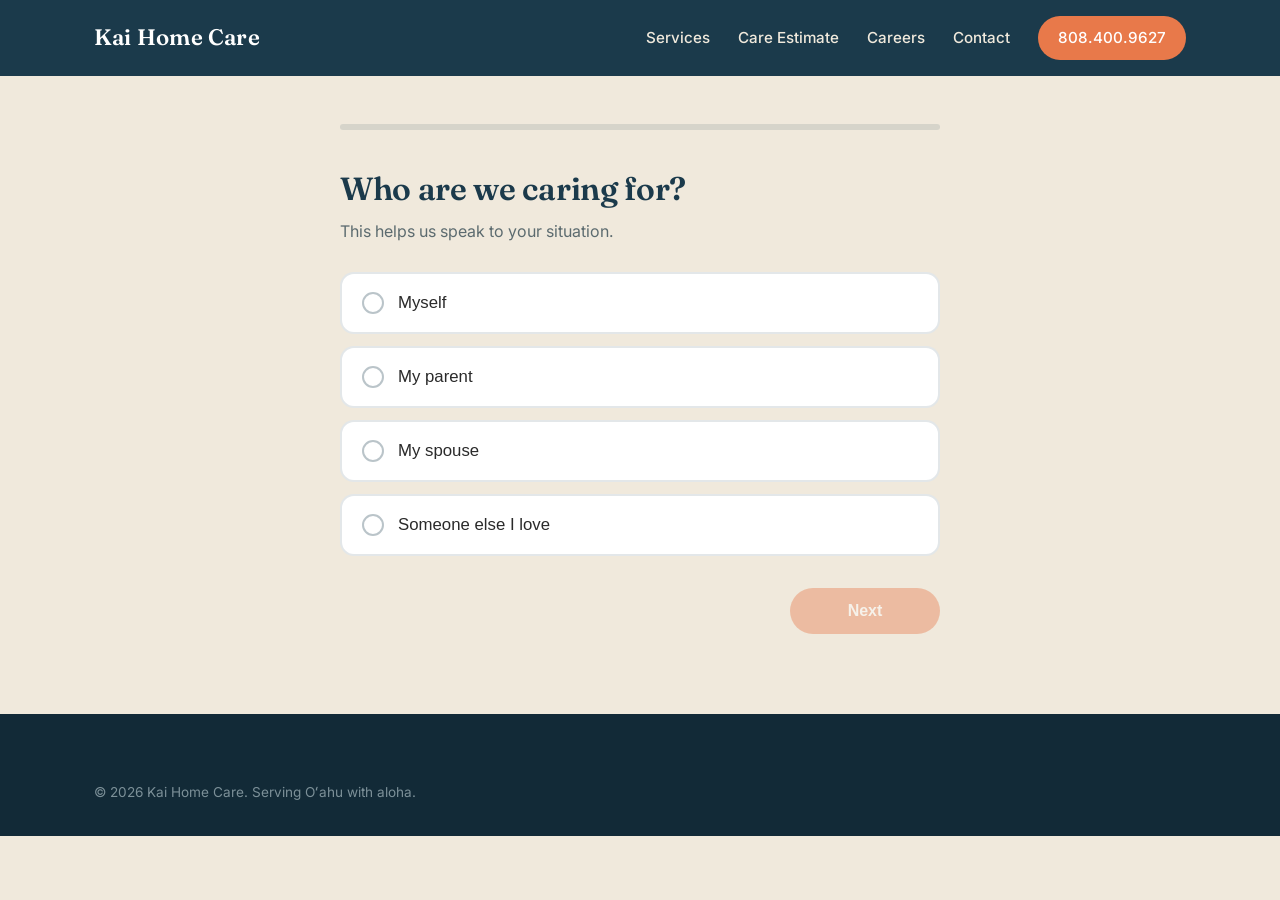
==== care-estimate.html @ 6554d9af "Add files via upload" ====
<!DOCTYPE html>
<html lang="en">
<head>
<meta charset="UTF-8">
<meta name="viewport" content="width=device-width, initial-scale=1.0">
<title>Care Estimate — Kai Home Care</title>
<meta name="description" content="Answer a few questions and get a personalized starting care plan from Kai Home Care.">
<link rel="preconnect" href="https://fonts.googleapis.com">
<link rel="preconnect" href="https://fonts.gstatic.com" crossorigin>
<link href="https://fonts.googleapis.com/css2?family=Fraunces:opsz,wght@9..144,400;9..144,500;9..144,600;9..144,700&family=Inter:wght@400;500;600;700&display=swap" rel="stylesheet">
<link rel="stylesheet" href="styles.css">
<style>
.calc-wrap { max-width: 640px; margin: 0 auto; padding: 48px 20px 80px; }
.progress-track { height: 6px; background: rgba(27,58,75,0.12); border-radius: 999px; margin-bottom: 40px; overflow: hidden; }
.progress-fill { height: 100%; background: var(--coral); border-radius: 999px; width: 0%; transition: width 0.35s ease; }
.step { display: none; animation: rise 0.35s ease; }
.step.active { display: block; }
@keyframes rise { from { opacity: 0; transform: translateY(14px); } to { opacity: 1; transform: none; } }
.step h2 { font-size: clamp(1.5rem, 4vw, 2rem); margin-bottom: 10px; line-height: 1.2; }
.step .hint { color: var(--muted); margin-bottom: 28px; font-size: 1rem; }
.opts { display: flex; flex-direction: column; gap: 12px; }
.opt { display: flex; align-items: center; gap: 14px; background: var(--white); border: 2px solid rgba(27,58,75,0.12); border-radius: var(--radius); padding: 18px 20px; font-size: 1.05rem; font-weight: 500; color: var(--ink); cursor: pointer; transition: border-color .15s, background .15s, transform .1s; text-align: left; width: 100%; }
.opt:hover { border-color: var(--seaglass); transform: translateY(-1px); }
.opt.selected { border-color: var(--coral); background: #FFF4EC; }
.opt .box { width: 22px; height: 22px; border-radius: 6px; flex: none; border: 2px solid rgba(27,58,75,0.3); display: grid; place-items: center; font-size: 0.8rem; color: var(--white); background: transparent; }
.opt.selected .box { background: var(--coral); border-color: var(--coral); }
.opt.radio .box { border-radius: 50%; }
.step-nav { display: flex; justify-content: space-between; align-items: center; margin-top: 32px; }
.back-link { background: none; border: 0; color: var(--muted); font-size: 0.95rem; cursor: pointer; padding: 10px; }
.back-link:hover { color: var(--ocean); }
.btn-next { min-width: 150px; }
.btn-next:disabled { opacity: 0.4; cursor: not-allowed; transform: none; }
.field { margin-bottom: 18px; }
.field label { display: block; font-weight: 600; font-size: 0.92rem; margin-bottom: 7px; color: var(--ocean); }
.field label em { font-weight: 400; color: var(--muted); font-style: normal; }
.field input { width: 100%; padding: 15px 16px; font-size: 1.05rem; border: 2px solid rgba(27,58,75,0.15); border-radius: var(--radius); font-family: inherit; background: var(--white); }
.field input:focus { outline: none; border-color: var(--seaglass); }
.pill-row { display: flex; gap: 10px; flex-wrap: wrap; }
.pill { padding: 12px 22px; border-radius: 999px; border: 2px solid rgba(27,58,75,0.15); background: var(--white); font-size: 1rem; font-weight: 500; cursor: pointer; }
.pill.selected { border-color: var(--coral); background: #FFF4EC; color: var(--coral-dark); font-weight: 600; }
.privacy { font-size: 0.85rem; color: var(--muted); margin-top: 16px; }

/* ============ THE CARE PLAN ============ */
.plan-wrap { max-width: 760px; margin: 0 auto; padding: 40px 20px 80px; }
.plan-doc { background: var(--white); border-radius: 22px; overflow: hidden; box-shadow: 0 8px 50px rgba(27,58,75,0.14); }

/* Front page: the compare card */
.plan-front { background: linear-gradient(165deg, var(--ocean) 0%, var(--ocean-deep) 100%); color: var(--sand); padding: 44px 40px 40px; position: relative; overflow: hidden; }
.plan-front::before {
  content: ""; position: absolute; right: -60px; top: -60px; width: 260px; height: 260px;
  border-radius: 50%; background: radial-gradient(circle, rgba(123,169,160,0.35), transparent 70%);
}
.plan-kicker { display:flex; justify-content: space-between; align-items: baseline; margin-bottom: 30px; position: relative; }
.plan-kicker .brand-mark { font-family: 'Fraunces', serif; font-size: 1.25rem; color: var(--white); }
.plan-kicker .plan-date { font-size: 0.85rem; color: #9DB4BC; }
.plan-front .prepared { text-transform: uppercase; letter-spacing: 0.16em; font-size: 0.75rem; color: var(--seaglass); font-weight: 700; margin-bottom: 10px; }
.plan-front h1 { color: var(--white); font-size: clamp(1.7rem, 4.5vw, 2.4rem); font-family: 'Fraunces', serif; font-weight: 600; line-height: 1.15; margin-bottom: 30px; max-width: 480px; }
.stat-row { display: grid; grid-template-columns: repeat(3, 1fr); gap: 14px; position: relative; }
.stat { background: rgba(255,255,255,0.07); border: 1px solid rgba(255,255,255,0.14); border-radius: 16px; padding: 18px 16px; }
.stat .lab { font-size: 0.72rem; text-transform: uppercase; letter-spacing: 0.1em; color: #9DB4BC; font-weight: 700; margin-bottom: 6px; }
.stat .val { font-family: 'Fraunces', serif; font-size: 1.45rem; color: var(--white); line-height: 1.1; }
.stat .val small { font-size: 0.8rem; font-family: 'Inter', sans-serif; color: #C8D6DA; font-weight: 500; display: block; margin-top: 3px; }
@media (max-width: 620px) { .stat-row { grid-template-columns: 1fr; } }

/* Week rhythm visual */
.plan-week { padding: 36px 40px 8px; }
.plan-week h3, .plan-sec h3 { font-family: 'Fraunces', serif; color: var(--ocean); font-size: 1.35rem; margin-bottom: 18px; }
.week-grid { display: grid; grid-template-columns: repeat(7, 1fr); gap: 8px; }
.day { text-align: center; }
.day .bar-track { height: 92px; background: var(--sand-light); border-radius: 10px; position: relative; overflow: hidden; margin-bottom: 8px; }
.day .bar { position: absolute; bottom: 0; left: 0; right: 0; background: linear-gradient(180deg, var(--seaglass), #5E938A); border-radius: 10px 10px 0 0; }
.day.on .bar { background: linear-gradient(180deg, var(--coral), var(--coral-dark)); }
.day .dname { font-size: 0.78rem; font-weight: 700; color: var(--muted); letter-spacing: 0.04em; }
.day.on .dname { color: var(--coral-dark); }
.day .dhrs { font-size: 0.72rem; color: var(--muted); }
.week-caption { font-size: 0.9rem; color: var(--muted); margin-top: 14px; }

/* Sections */
.plan-sec { padding: 30px 40px; border-top: 1px solid rgba(27,58,75,0.08); }
.plan-sec p { color: var(--ink); line-height: 1.7; }
.plan-sec p + p { margin-top: 12px; }
.visit-list { list-style: none; margin-top: 6px; }
.visit-list li { padding: 9px 0 9px 30px; position: relative; line-height: 1.55; }
.visit-list li::before { content: ""; position: absolute; left: 0; top: 16px; width: 9px; height: 9px; border-radius: 50%; background: var(--coral); }

/* Risk cards */
.risk-card { background: var(--sand-light); border-radius: 16px; padding: 24px 26px; margin-top: 16px; border-left: 5px solid var(--seaglass); }
.risk-card h4 { font-family: 'Fraunces', serif; color: var(--ocean); font-size: 1.12rem; margin-bottom: 8px; }
.risk-card p { font-size: 0.98rem; }
.risk-card .fact { display: inline-block; background: var(--white); border-radius: 999px; padding: 5px 14px; font-size: 0.82rem; font-weight: 600; color: var(--coral-dark); margin-bottom: 10px; }

/* Why Kai */
.why-grid { display: grid; grid-template-columns: 1fr 1fr; gap: 16px; margin-top: 8px; }
@media (max-width: 620px) { .why-grid { grid-template-columns: 1fr; } }
.why-item { padding: 18px 20px; background: var(--sand-light); border-radius: 14px; }
.why-item strong { display: block; color: var(--ocean); font-size: 1rem; margin-bottom: 4px; }
.why-item span { font-size: 0.92rem; color: var(--muted); line-height: 1.5; }

/* Cost detail */
.cost-table { width: 100%; border-collapse: collapse; margin-top: 10px; }
.cost-table td { padding: 12px 0; border-bottom: 1px solid rgba(27,58,75,0.08); font-size: 1rem; }
.cost-table td:last-child { text-align: right; font-weight: 600; color: var(--ocean); }
.cost-fine { font-size: 0.85rem; color: var(--muted); margin-top: 14px; line-height: 1.55; }

/* Call band on plan */
.plan-cta { background: var(--seaglass); padding: 34px 40px; text-align: center; }
.plan-cta h3 { color: var(--ocean-deep); margin-bottom: 6px; }
.plan-cta p { color: var(--ocean-deep); margin-bottom: 18px; }
.plan-actions { display: flex; gap: 12px; justify-content: center; flex-wrap: wrap; }
.btn-print { background: var(--ocean); color: var(--white); }

@media (max-width: 620px) {
  .plan-front, .plan-week, .plan-sec, .plan-cta { padding-left: 22px; padding-right: 22px; }
}

/* Print */
@media print {
  .site-header, .site-footer, .plan-actions, .plan-cta p { display: none !important; }
  body { background: #fff; }
  .plan-wrap { padding: 0; max-width: none; }
  .plan-doc { box-shadow: none; border-radius: 0; }
  .plan-front { -webkit-print-color-adjust: exact; print-color-adjust: exact; }
  .plan-sec, .risk-card { break-inside: avoid; }
  .plan-cta { background: none; padding: 20px 40px; }
  .plan-cta h3::after { content: "  ·  808.400.9627  ·  kaihomecare.com"; font-family: 'Inter', sans-serif; font-size: 0.9rem; font-weight: 500; }
}
</style>
</head>
<body>

<header class="site-header">
  <nav class="nav">
    <a href="/" class="brand">Kai Home Care</a>
    <button class="nav-toggle" aria-label="Menu" onclick="document.getElementById('navlinks').classList.toggle('open')">☰</button>
    <div class="nav-links" id="navlinks">
      <a href="/#services">Services</a>
      <a href="/care-estimate.html">Care Estimate</a>
      <a href="/careers.html">Careers</a>
      <a href="/contact.html">Contact</a>
      <a href="tel:8084009627" class="nav-cta">808.400.9627</a>
    </div>
  </nav>
</header>

<form name="care-lead" netlify netlify-honeypot="bot-field" hidden>
  <input type="text" name="name"><input type="text" name="phone"><input type="email" name="email">
  <input type="text" name="bestTime"><input type="text" name="whoFor"><input type="text" name="dailyLevel">
  <input type="text" name="hardParts"><input type="text" name="helpTypes"><input type="text" name="risks">
  <input type="text" name="timeline"><input type="text" name="recommendedTier"><input type="text" name="recommendedHours">
  <input type="text" name="estimatedCost">
</form>

<div class="calc-wrap" id="calcWrap">
  <div class="progress-track"><div class="progress-fill" id="progress"></div></div>

  <section class="step active" data-step="1">
    <h2>Who are we caring for?</h2>
    <p class="hint">This helps us speak to your situation.</p>
    <div class="opts" data-type="radio" data-field="whoFor">
      <button class="opt radio" data-value="myself"><span class="box">✓</span>Myself</button>
      <button class="opt radio" data-value="my parent"><span class="box">✓</span>My parent</button>
      <button class="opt radio" data-value="my spouse"><span class="box">✓</span>My spouse</button>
      <button class="opt radio" data-value="someone else"><span class="box">✓</span>Someone else I love</button>
    </div>
    <div class="step-nav"><span></span><button class="btn btn-primary btn-next" disabled>Next</button></div>
  </section>

  <section class="step" data-step="2">
    <h2 id="q2title">How are they managing day to day?</h2>
    <p class="hint">Be honest. Most families tell us they waited too long to ask.</p>
    <div class="opts" data-type="radio" data-field="dailyLevel">
      <button class="opt radio" data-value="independent"><span class="box">✓</span>Mostly independent, just needs a hand with some things</button>
      <button class="opt radio" data-value="worry"><span class="box">✓</span>Getting by, but we worry when no one's there</button>
      <button class="opt radio" data-value="most-tasks"><span class="box">✓</span>Needs help with most daily tasks</button>
      <button class="opt radio" data-value="constant"><span class="box">✓</span>Needs someone nearby most or all of the time</button>
    </div>
    <div class="step-nav"><button class="back-link">← Back</button><button class="btn btn-primary btn-next" disabled>Next</button></div>
  </section>

  <section class="step" data-step="3">
    <h2>Which parts of the day are hardest?</h2>
    <p class="hint">Select all that apply. This is where care makes the biggest difference.</p>
    <div class="opts" data-type="multi" data-field="hardParts">
      <button class="opt" data-value="mornings"><span class="box">✓</span>Mornings — getting up, bathed, and dressed</button>
      <button class="opt" data-value="meals"><span class="box">✓</span>Meals — cooking and eating well</button>
      <button class="opt" data-value="safety"><span class="box">✓</span>Getting around the house safely</button>
      <button class="opt" data-value="evenings"><span class="box">✓</span>Evenings and bedtime</button>
      <button class="opt" data-value="errands"><span class="box">✓</span>Errands, appointments, and groceries</button>
      <button class="opt" data-value="alone"><span class="box">✓</span>Too much time alone</button>
    </div>
    <div class="step-nav"><button class="back-link">← Back</button><button class="btn btn-primary btn-next" disabled>Next</button></div>
  </section>

  <section class="step" data-step="4">
    <h2>What kind of help would make the biggest difference?</h2>
    <p class="hint">Select all that apply.</p>
    <div class="opts" data-type="multi" data-field="helpTypes">
      <button class="opt" data-value="companionship"><span class="box">✓</span>Companionship and a watchful eye</button>
      <button class="opt" data-value="meals-housekeeping"><span class="box">✓</span>Meals and housekeeping</button>
      <button class="opt" data-value="bathing"><span class="box">✓</span>Bathing, dressing, and grooming</button>
      <button class="opt" data-value="mobility"><span class="box">✓</span>Moving safely, transfers</button>
      <button class="opt" data-value="medication"><span class="box">✓</span>Medication reminders</button>
      <button class="opt" data-value="respite"><span class="box">✓</span>A break for the family caregiver</button>
    </div>
    <div class="step-nav"><button class="back-link">← Back</button><button class="btn btn-primary btn-next" disabled>Next</button></div>
  </section>

  <section class="step" data-step="5">
    <h2>Any of these risks we should plan around?</h2>
    <p class="hint">Select all that apply. These shape the care plan directly.</p>
    <div class="opts" data-type="multi" data-field="risks">
      <button class="opt" data-value="fall"><span class="box">✓</span>A fall in the last year</button>
      <button class="opt" data-value="memory"><span class="box">✓</span>Memory changes or confusion</button>
      <button class="opt" data-value="hospital"><span class="box">✓</span>Recent hospital stay or new diagnosis</button>
      <button class="opt" data-value="nutrition"><span class="box">✓</span>Weight loss or not eating well</button>
      <button class="opt" data-value="wandering"><span class="box">✓</span>Wandering or getting lost</button>
      <button class="opt" data-value="none" data-exclusive="1"><span class="box">✓</span>None of these</button>
    </div>
    <div class="step-nav"><button class="back-link">← Back</button><button class="btn btn-primary btn-next" disabled>Next</button></div>
  </section>

  <section class="step" data-step="6">
    <h2>How soon do you need care?</h2>
    <p class="hint">There's no wrong answer. This just helps us respond the right way.</p>
    <div class="opts" data-type="radio" data-field="timeline">
      <button class="opt radio" data-value="right away"><span class="box">✓</span>Right away</button>
      <button class="opt radio" data-value="within 2 weeks"><span class="box">✓</span>Within 2 weeks</button>
      <button class="opt radio" data-value="within a month"><span class="box">✓</span>Within a month</button>
      <button class="opt radio" data-value="just researching"><span class="box">✓</span>Just researching for now</button>
    </div>
    <div class="step-nav"><button class="back-link">← Back</button><button class="btn btn-primary btn-next" disabled>Next</button></div>
  </section>

  <section class="step" data-step="7">
    <h2>Your care plan is ready.</h2>
    <p class="hint">Tell us who it's for and we'll show your personalized plan, including estimated cost, right now.</p>
    <div class="field"><label for="f-name">Your name</label><input id="f-name" type="text" autocomplete="name"></div>
    <div class="field"><label for="f-phone">Phone</label><input id="f-phone" type="tel" autocomplete="tel" inputmode="tel"></div>
    <div class="field"><label for="f-email">Email <em>(optional)</em></label><input id="f-email" type="email" autocomplete="email" inputmode="email"></div>
    <div class="field">
      <label>Best time to reach you</label>
      <div class="pill-row" id="besttime">
        <button class="pill" data-value="morning">Morning</button>
        <button class="pill" data-value="afternoon">Afternoon</button>
        <button class="pill" data-value="evening">Evening</button>
      </div>
    </div>
    <p class="privacy">We'll never share your information. A Kai care coordinator will reach out personally.</p>
    <div class="step-nav"><button class="back-link">← Back</button><button class="btn btn-primary btn-next" id="submitBtn" disabled>Show my care plan</button></div>
  </section>
</div>

<!-- THE PLAN -->
<div class="plan-wrap" id="planWrap" style="display:none;">
  <div class="plan-doc">

    <div class="plan-front">
      <div class="plan-kicker">
        <span class="brand-mark">Kai Home Care</span>
        <span class="plan-date" id="p-date"></span>
      </div>
      <p class="prepared" id="p-prepared">Prepared for your family</p>
      <h1 id="p-headline"></h1>
      <div class="stat-row">
        <div class="stat"><div class="lab">Care level</div><div class="val" id="p-tier"></div></div>
        <div class="stat"><div class="lab">Weekly rhythm</div><div class="val" id="p-hours"><small id="p-days"></small></div></div>
        <div class="stat"><div class="lab">Estimated investment</div><div class="val" id="p-cost"><small id="p-costmo"></small></div></div>
      </div>
    </div>

    <div class="plan-week">
      <h3>A week that works</h3>
      <div class="week-grid" id="weekGrid"></div>
      <p class="week-caption" id="weekCaption"></p>
    </div>

    <div class="plan-sec">
      <h3>What a visit looks like</h3>
      <p id="visitIntro"></p>
      <ul class="visit-list" id="visitList"></ul>
    </div>

    <div class="plan-sec" id="riskSec" style="display:none;">
      <h3>Planning around what worries you</h3>
      <div id="riskCards"></div>
    </div>

    <div class="plan-sec">
      <h3>The investment</h3>
      <table class="cost-table" id="costTable"></table>
      <p class="cost-fine">Estimates are a starting range based on your answers, using a 4-hour visit minimum. Your care coordinator will confirm exact pricing after a free in-home assessment. No contracts, no deposits, adjust or pause any time.</p>
    </div>

    <div class="plan-sec">
      <h3>Why families choose Kai</h3>
      <div class="why-grid">
        <div class="why-item"><strong>Local and accountable</strong><span>We live and work on Oʻahu. Your coordinator answers the phone, knows your caregiver, and knows your family by name.</span></div>
        <div class="why-item"><strong>The same faces, every visit</strong><span>We match caregivers for consistency. Familiarity builds trust, and trust is what makes care work.</span></div>
        <div class="why-item"><strong>Clinically minded</strong><span>Our roots are in medical equipment and clinical care across Hawaiʻi. We plan around falls, discharges, and diagnoses, not just chores.</span></div>
        <div class="why-item"><strong>Start small, adjust freely</strong><span>Begin with a few visits a week. Scale up, scale down, or pause. The plan serves your family, not the other way around.</span></div>
      </div>
    </div>

    <div class="plan-cta">
      <h3 id="ctaHead">Let's talk it through</h3>
      <p id="ctaSub"></p>
      <div class="plan-actions">
        <a href="tel:8084009627" class="btn btn-primary">Call 808.400.9627</a>
        <button class="btn btn-print" onclick="window.print()">Print this plan</button>
      </div>
    </div>

  </div>
</div>

<footer class="site-footer">
  <div class="wrap"><div class="footer-bottom" style="border:0;">© 2026 Kai Home Care. Serving Oʻahu with aloha.</div></div>
</footer>

<script>
(function(){
  const RATES = { homemaker: 35, personal: 42, blended: 39 }; // placeholder $/hr
  const MIN_VISIT = 4;

  const answers = { whoFor:'', dailyLevel:'', hardParts:[], helpTypes:[], risks:[], timeline:'', bestTime:'' };
  const steps = Array.from(document.querySelectorAll('.step'));
  const progress = document.getElementById('progress');
  let current = 1;
  const TOTAL = 7;

  function show(n){
    steps.forEach(s => s.classList.toggle('active', +s.dataset.step === n));
    current = n;
    progress.style.width = Math.min(100, Math.round(((n-1)/TOTAL)*100)) + '%';
    window.scrollTo({top:0, behavior:'smooth'});
    if(n === 2) personalize();
  }

  function personalize(){
    const w = answers.whoFor, t = document.getElementById('q2title');
    if(w === 'myself') t.textContent = 'How are you managing day to day?';
    else if(w === 'my parent') t.textContent = 'How is your parent managing day to day?';
    else if(w === 'my spouse') t.textContent = 'How is your spouse managing day to day?';
    else t.textContent = 'How are they managing day to day?';
  }

  document.querySelectorAll('.opts').forEach(group => {
    const type = group.dataset.type, field = group.dataset.field;
    const nextBtn = group.closest('.step').querySelector('.btn-next');
    group.querySelectorAll('.opt').forEach(btn => {
      btn.addEventListener('click', () => {
        if(type === 'radio'){
          group.querySelectorAll('.opt').forEach(b => b.classList.remove('selected'));
          btn.classList.add('selected');
          answers[field] = btn.dataset.value;
        } else {
          if(btn.dataset.exclusive){
            group.querySelectorAll('.opt').forEach(b => b.classList.remove('selected'));
            btn.classList.add('selected');
          } else {
            group.querySelector('[data-exclusive]')?.classList.remove('selected');
            btn.classList.toggle('selected');
          }
          answers[field] = Array.from(group.querySelectorAll('.opt.selected')).map(b => b.dataset.value);
        }
        nextBtn.disabled = type === 'radio' ? !answers[field] : answers[field].length === 0;
      });
    });
  });

  document.querySelectorAll('.btn-next').forEach(btn => {
    if(btn.id === 'submitBtn') return;
    btn.addEventListener('click', () => show(current + 1));
  });
  document.querySelectorAll('.back-link').forEach(btn => btn.addEventListener('click', () => show(current - 1)));

  document.querySelectorAll('#besttime .pill').forEach(p => {
    p.addEventListener('click', () => {
      document.querySelectorAll('#besttime .pill').forEach(x => x.classList.remove('selected'));
      p.classList.add('selected');
      answers.bestTime = p.dataset.value;
      validateContact();
    });
  });

  const nameEl = document.getElementById('f-name'), phoneEl = document.getElementById('f-phone'), emailEl = document.getElementById('f-email');
  const submitBtn = document.getElementById('submitBtn');
  [nameEl, phoneEl, emailEl].forEach(el => el.addEventListener('input', validateContact));
  function validateContact(){
    submitBtn.disabled = !(nameEl.value.trim().length > 1 && phoneEl.value.replace(/\D/g,'').length >= 10);
  }

  function score(){
    const hoursBand = { independent:[8,15], worry:[15,25], 'most-tasks':[25,40], constant:[40,60] };
    let [lo, hi] = hoursBand[answers.dailyLevel] || [10,20];
    const risks = answers.risks.filter(r => r !== 'none');
    if(risks.length >= 1){ lo += 3; hi += 5; }
    if(risks.length >= 3){ lo += 3; hi += 5; }
    const personal = answers.helpTypes.some(v => ['bathing','mobility','medication'].includes(v))
      || answers.hardParts.includes('mornings') || answers.hardParts.includes('evenings');
    const homemaker = answers.helpTypes.some(v => ['companionship','meals-housekeeping','respite'].includes(v))
      || answers.hardParts.some(v => ['meals','errands','alone'].includes(v));
    let tier, tierKey;
    if(personal && homemaker){ tier = 'Blended Care'; tierKey = 'blended'; }
    else if(personal){ tier = 'Personal Care'; tierKey = 'personal'; }
    else { tier = 'Homemaker'; tierKey = 'homemaker'; }
    // days: derive from hours band
    const mid = (lo + hi) / 2;
    let days = mid <= 14 ? 3 : mid <= 22 ? 4 : mid <= 32 ? 5 : mid <= 45 ? 6 : 7;
    let perVisit = Math.max(MIN_VISIT, Math.round(mid / days));
    return { lo, hi, tier, tierKey, risks, days, perVisit };
  }

  function subjectWord(){
    const w = answers.whoFor;
    if(w === 'myself') return 'you';
    if(w === 'my parent') return 'your parent';
    if(w === 'my spouse') return 'your spouse';
    return 'your loved one';
  }

  const RISK_CONTENT = {
    fall: { fact: '1 in 4 seniors falls each year', h: 'After a fall',
      p: 'A fall changes how someone moves through their own home, and fear of the next one often does more damage than the first. Your plan includes coverage during transfers, bathing, and the morning and evening hours when most falls happen. The goal is simple: confidence back.' },
    memory: { fact: 'Routine and familiarity slow confusion', h: 'Memory changes',
      p: 'With memory changes, consistency is the treatment. We prioritize the same caregivers on a steady, predictable schedule, so every visit is a familiar face and a familiar rhythm. Families tell us this alone lowers the daily anxiety more than anything else.' },
    hospital: { fact: '1 in 5 discharges leads to readmission within 30 days', h: 'Coming home from the hospital',
      p: 'The first weeks home carry the highest risk. Most readmissions trace back to missed medications, poor meals, and doing too much too soon. Your plan front-loads support in these weeks, then steps down as strength returns.' },
    nutrition: { fact: 'Good meals are the cheapest medicine', h: 'Eating well again',
      p: 'Weight loss in seniors is rarely about appetite alone. It\u2019s the shopping, the standing to cook, the eating alone. Your plan makes meals a daily anchor: planned, prepared, and shared with company.' },
    wandering: { fact: 'Supervision prevents the emergency', h: 'Wandering and safety',
      p: 'Wandering is frightening for everyone. Your plan builds supervision into the highest-risk hours and pairs it with engaging routine, because a person with somewhere to be and someone to be with wanders far less.' }
  };

  const VISIT_ITEMS = {
    companionship: 'Conversation, a walk, cards, or just company. Someone paying attention.',
    'meals-housekeeping': 'A hot meal prepared, kitchen cleaned, laundry moving, home kept safe and comfortable.',
    bathing: 'Respectful hands-on help with bathing, dressing, and grooming, preserving dignity every step.',
    mobility: 'Steady support moving between bed, chair, and bathroom. Transfers done safely, every time.',
    medication: 'Medication reminders on schedule, with a caring eye on how each day is really going.',
    respite: 'Real relief for the family caregiver. Step away, rest, and come back to good news.'
  };

  submitBtn.addEventListener('click', async () => {
    submitBtn.disabled = true;
    submitBtn.textContent = 'Building your plan…';
    const s = score();
    const rate = RATES[s.tierKey];
    const wkLo = Math.round(s.lo * rate / 5) * 5, wkHi = Math.round(s.hi * rate / 5) * 5;
    const moLo = Math.round(wkLo * 4.33 / 50) * 50, moHi = Math.round(wkHi * 4.33 / 50) * 50;

    const payload = {
      'form-name': 'care-lead',
      name: nameEl.value.trim(), phone: phoneEl.value.trim(), email: emailEl.value.trim() || 'not provided',
      bestTime: answers.bestTime || 'not specified', whoFor: answers.whoFor, dailyLevel: answers.dailyLevel,
      hardParts: answers.hardParts.join(', '), helpTypes: answers.helpTypes.join(', '),
      risks: answers.risks.join(', '), timeline: answers.timeline,
      recommendedTier: s.tier, recommendedHours: s.lo + '-' + s.hi + ' hrs/week',
      estimatedCost: '$' + wkLo + '-' + wkHi + '/wk'
    };
    try {
      await fetch('/', { method:'POST', headers:{'Content-Type':'application/x-www-form-urlencoded'}, body: new URLSearchParams(payload).toString() });
    } catch(e){}

    buildPlan(s, rate, wkLo, wkHi, moLo, moHi);
    document.getElementById('calcWrap').style.display = 'none';
    document.getElementById('planWrap').style.display = 'block';
    window.scrollTo({top:0});
  });

  function buildPlan(s, rate, wkLo, wkHi, moLo, moHi){
    const who = subjectWord();
    const firstName = nameEl.value.trim().split(' ')[0];
    const today = new Date().toLocaleDateString('en-US', {month:'long', day:'numeric', year:'numeric'});
    document.getElementById('p-date').textContent = today;
    document.getElementById('p-prepared').textContent = 'Prepared for ' + firstName;
    const headMap = {
      myself: 'A plan built around your days, your home, your pace.',
      'my parent': 'A plan built around your parent\u2019s days, in the home they love.',
      'my spouse': 'A plan built around your spouse\u2019s days, and yours too.',
      'someone else': 'A plan built around their days, in the home they love.'
    };
    document.getElementById('p-headline').textContent = headMap[answers.whoFor] || headMap['someone else'];
    document.getElementById('p-tier').textContent = s.tier;
    document.getElementById('p-hours').childNodes[0].textContent = s.lo + '–' + s.hi + ' hrs';
    document.getElementById('p-days').textContent = s.days + ' days a week, ~' + s.perVisit + ' hrs a visit';
    document.getElementById('p-cost').childNodes[0].textContent = '$' + wkLo + '–' + wkHi;
    document.getElementById('p-costmo').textContent = 'per week · $' + moLo.toLocaleString() + '–' + moHi.toLocaleString() + '/mo';

    // week grid
    const names = ['Mon','Tue','Wed','Thu','Fri','Sat','Sun'];
    const patterns = {3:[0,2,4],4:[0,1,3,5],5:[0,1,2,3,4],6:[0,1,2,3,4,5],7:[0,1,2,3,4,5,6]};
    const onDays = patterns[s.days] || [0,2,4];
    const grid = document.getElementById('weekGrid');
    grid.innerHTML = names.map((n,i) => {
      const on = onDays.includes(i);
      const h = on ? Math.min(100, (s.perVisit/10)*100) : 12;
      return '<div class="day'+(on?' on':'')+'"><div class="bar-track"><div class="bar" style="height:'+h+'%"></div></div><div class="dname">'+n+'</div><div class="dhrs">'+(on ? s.perVisit+'h' : '—')+'</div></div>';
    }).join('');
    document.getElementById('weekCaption').textContent = 'A suggested starting rhythm: ' + s.days + ' visits a week, about ' + s.perVisit + ' hours each. Days and times flex to your family\u2019s schedule.';

    // visit list
    document.getElementById('visitIntro').textContent = 'Every visit is shaped around what matters most for ' + who + '. Based on your answers, a typical visit includes:';
    const list = document.getElementById('visitList');
    const chosen = answers.helpTypes.length ? answers.helpTypes : ['companionship'];
    list.innerHTML = chosen.map(k => '<li>' + (VISIT_ITEMS[k]||'') + '</li>').join('');

    // risks
    if(s.risks.length){
      document.getElementById('riskSec').style.display = 'block';
      document.getElementById('riskCards').innerHTML = s.risks.map(r => {
        const c = RISK_CONTENT[r]; if(!c) return '';
        return '<div class="risk-card"><span class="fact">'+c.fact+'</span><h4>'+c.h+'</h4><p>'+c.p+'</p></div>';
      }).join('');
    }

    // cost table
    document.getElementById('costTable').innerHTML =
      '<tr><td>'+s.tier+' rate</td><td>$'+rate+'/hour</td></tr>' +
      '<tr><td>Suggested schedule</td><td>'+s.days+' visits × ~'+s.perVisit+' hrs</td></tr>' +
      '<tr><td>Estimated weekly</td><td>$'+wkLo+'–'+wkHi+'</td></tr>' +
      '<tr><td>Estimated monthly</td><td>$'+moLo.toLocaleString()+'–'+moHi.toLocaleString()+'</td></tr>';

    // CTA
    const timeTxt = answers.bestTime ? ' We\u2019ll call you in the ' + answers.bestTime + ', or reach us first:' : ' Reach us any time:';
    document.getElementById('ctaSub').textContent = 'A Kai care coordinator will walk through this plan with you, answer everything, and set up a free in-home assessment.' + timeTxt;
  }
})();
</script>

</body>
</html>
---- styles.css ----
/* Kai Home Care — shared styles */

:root {
  --ocean: #1B3A4B;
  --ocean-deep: #122A37;
  --sand: #F0E9DC;
  --sand-light: #F7F3EA;
  --coral: #E8794A;
  --coral-dark: #D4693C;
  --seaglass: #7BA9A0;
  --ink: #2A2A2A;
  --muted: #5C6B6F;
  --white: #FFFFFF;
  --radius: 14px;
  --maxw: 1140px;
}

* { box-sizing: border-box; margin: 0; padding: 0; }

html { scroll-behavior: smooth; }

body {
  font-family: 'Inter', -apple-system, BlinkMacSystemFont, 'Segoe UI', sans-serif;
  color: var(--ink);
  background: var(--sand);
  line-height: 1.6;
  -webkit-font-smoothing: antialiased;
}

h1, h2, h3 {
  font-family: 'Fraunces', Georgia, serif;
  font-weight: 600;
  line-height: 1.15;
  color: var(--ocean);
  letter-spacing: -0.01em;
}

a { color: var(--coral-dark); text-decoration: none; }
a:hover { text-decoration: underline; }

.wrap { max-width: var(--maxw); margin: 0 auto; padding: 0 24px; }

/* Header / nav */
.site-header {
  background: var(--ocean);
  position: sticky;
  top: 0;
  z-index: 50;
}
.nav {
  display: flex;
  align-items: center;
  justify-content: space-between;
  padding: 16px 24px;
  max-width: var(--maxw);
  margin: 0 auto;
}
.brand {
  font-family: 'Fraunces', serif;
  font-size: 1.4rem;
  font-weight: 600;
  color: var(--white);
  letter-spacing: 0.01em;
}
.brand:hover { text-decoration: none; }
.nav-links { display: flex; gap: 28px; align-items: center; }
.nav-links a {
  color: var(--sand);
  font-size: 0.95rem;
  font-weight: 500;
}
.nav-links a:hover { color: var(--white); text-decoration: none; }
.nav-cta {
  background: var(--coral);
  color: var(--white) !important;
  padding: 10px 20px;
  border-radius: 999px;
  font-weight: 600;
}
.nav-cta:hover { background: var(--coral-dark); }
.nav-toggle { display: none; background: none; border: 0; color: var(--white); font-size: 1.5rem; cursor: pointer; }

@media (max-width: 760px) {
  .nav-links { display: none; }
  .nav-links.open {
    display: flex;
    flex-direction: column;
    position: absolute;
    top: 64px; left: 0; right: 0;
    background: var(--ocean-deep);
    padding: 20px 24px;
    gap: 18px;
  }
  .nav-toggle { display: block; }
}

/* Buttons */
.btn {
  display: inline-block;
  padding: 14px 28px;
  border-radius: 999px;
  font-weight: 600;
  font-size: 1rem;
  cursor: pointer;
  border: 0;
  transition: transform 0.15s ease, background 0.15s ease;
}
.btn:hover { text-decoration: none; transform: translateY(-1px); }
.btn-primary { background: var(--coral); color: var(--white); }
.btn-primary:hover { background: var(--coral-dark); }
.btn-ghost {
  background: transparent;
  color: var(--ocean);
  border: 1.5px solid var(--ocean);
}
.btn-ghost:hover { background: var(--ocean); color: var(--white); }

/* Hero */
.hero {
  background: linear-gradient(160deg, var(--ocean) 0%, var(--ocean-deep) 100%);
  color: var(--sand);
  padding: 90px 0 100px;
  position: relative;
  overflow: hidden;
}
.hero-inner { max-width: 720px; position: relative; z-index: 2; }
.hero .eyebrow {
  text-transform: uppercase;
  letter-spacing: 0.16em;
  font-size: 0.8rem;
  color: var(--seaglass);
  font-weight: 600;
  margin-bottom: 20px;
}
.hero h1 { color: var(--white); font-size: clamp(2.2rem, 5vw, 3.6rem); margin-bottom: 22px; }
.hero p { font-size: 1.2rem; color: #DCE4E3; margin-bottom: 34px; max-width: 560px; }
.hero-actions { display: flex; gap: 16px; flex-wrap: wrap; }
/* soft wave motif */
.hero::after {
  content: "";
  position: absolute;
  bottom: -1px; left: 0; right: 0;
  height: 60px;
  background: var(--sand);
  clip-path: ellipse(75% 100% at 50% 100%);
}

/* Sections */
.section { padding: 72px 0; }
.section-title { text-align: center; margin-bottom: 12px; font-size: clamp(1.8rem, 3.5vw, 2.6rem); }
.section-sub { text-align: center; color: var(--muted); max-width: 620px; margin: 0 auto 48px; font-size: 1.08rem; }

/* Service cards */
.cards { display: grid; grid-template-columns: 1fr 1fr; gap: 28px; }
@media (max-width: 760px) { .cards { grid-template-columns: 1fr; } }
.card {
  background: var(--white);
  border-radius: var(--radius);
  padding: 36px;
  border: 1px solid rgba(27,58,75,0.08);
  box-shadow: 0 2px 20px rgba(27,58,75,0.05);
}
.card .tag {
  display: inline-block;
  font-size: 0.75rem;
  text-transform: uppercase;
  letter-spacing: 0.1em;
  font-weight: 700;
  padding: 5px 12px;
  border-radius: 999px;
  margin-bottom: 18px;
}
.tag-home { background: rgba(123,169,160,0.18); color: #3F6B62; }
.tag-personal { background: rgba(232,121,74,0.15); color: var(--coral-dark); }
.card h3 { font-size: 1.5rem; margin-bottom: 12px; }
.card p { color: var(--muted); margin-bottom: 18px; }
.card ul { list-style: none; }
.card li { padding: 7px 0 7px 26px; position: relative; color: var(--ink); }
.card li::before {
  content: "";
  position: absolute; left: 0; top: 15px;
  width: 8px; height: 8px; border-radius: 50%;
  background: var(--seaglass);
}
.card.personal li::before { background: var(--coral); }

/* CTA band */
.cta-band {
  background: var(--seaglass);
  color: var(--ocean-deep);
  text-align: center;
  padding: 64px 24px;
}
.cta-band h2 { color: var(--ocean-deep); font-size: 2rem; margin-bottom: 14px; }
.cta-band p { margin-bottom: 28px; font-size: 1.1rem; }

/* Footer */
.site-footer {
  background: var(--ocean-deep);
  color: #AEBFC4;
  padding: 48px 0 32px;
  font-size: 0.95rem;
}
.footer-grid { display: flex; justify-content: space-between; flex-wrap: wrap; gap: 32px; margin-bottom: 32px; }
.footer-grid a { color: var(--sand); }
.footer-brand { font-family: 'Fraunces', serif; font-size: 1.3rem; color: var(--white); margin-bottom: 8px; }
.footer-col h4 { color: var(--white); font-size: 0.85rem; text-transform: uppercase; letter-spacing: 0.08em; margin-bottom: 14px; }
.footer-col a { display: block; margin-bottom: 8px; }
.footer-bottom { border-top: 1px solid rgba(255,255,255,0.1); padding-top: 20px; font-size: 0.85rem; color: #7C9098; }

/* Simple page (stubs) */
.page-head {
  background: linear-gradient(160deg, var(--ocean) 0%, var(--ocean-deep) 100%);
  color: var(--white);
  padding: 64px 0;
}
.page-head h1 { color: var(--white); font-size: clamp(2rem, 4vw, 3rem); }
.page-head p { color: #DCE4E3; font-size: 1.15rem; margin-top: 12px; max-width: 620px; }
.page-body { padding: 60px 0; min-height: 40vh; }
.stub-note {
  background: #FFF6EE;
  border: 1px dashed var(--coral);
  border-radius: var(--radius);
  padding: 28px;
  color: var(--coral-dark);
  font-weight: 500;
}
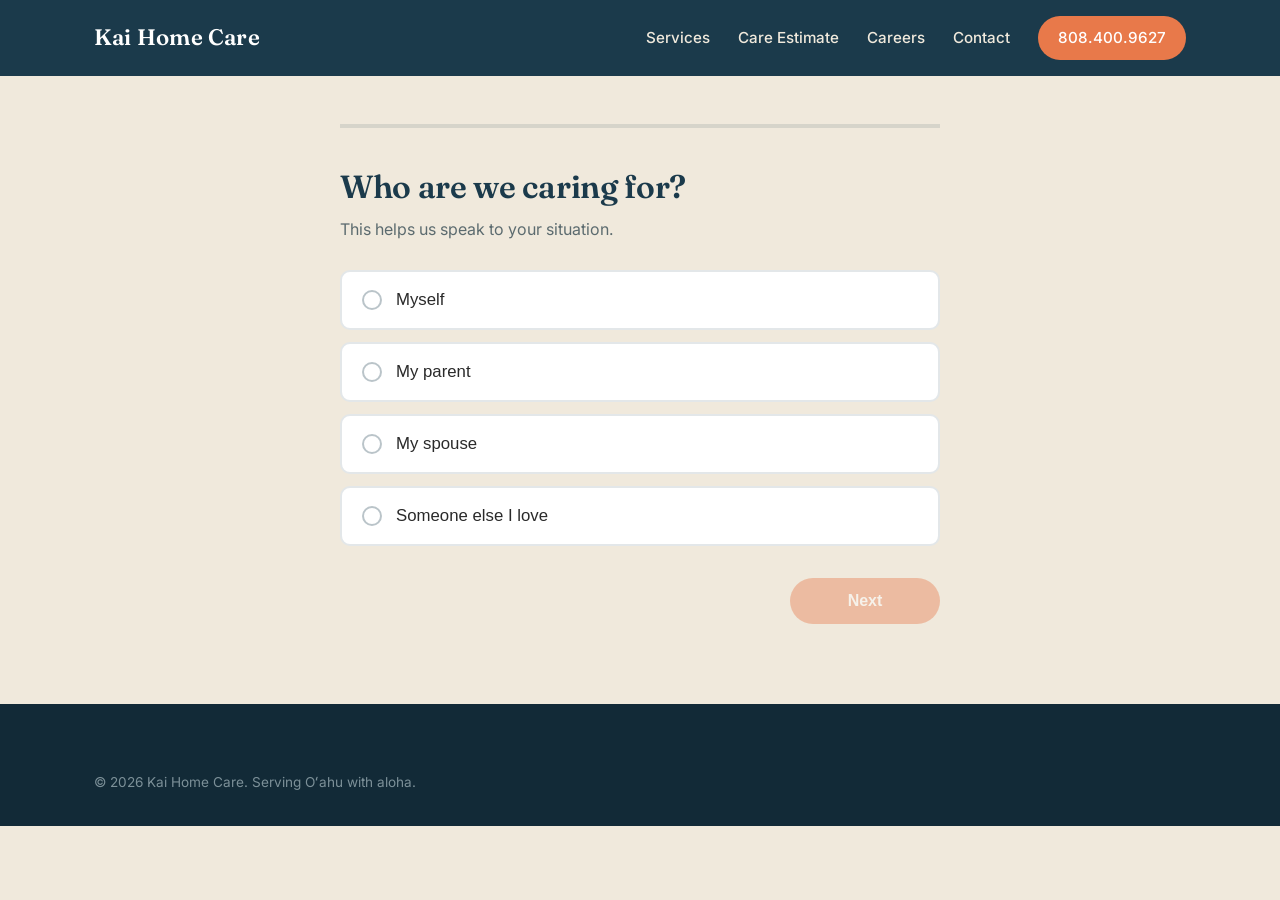
==== commit afd7ac9d: "Add files via upload" ====
--- a/care-estimate.html
+++ b/care-estimate.html
@@ -7,22 +7,22 @@
 <meta name="description" content="Answer a few questions and get a personalized starting care plan from Kai Home Care.">
 <link rel="preconnect" href="https://fonts.googleapis.com">
 <link rel="preconnect" href="https://fonts.gstatic.com" crossorigin>
-<link href="https://fonts.googleapis.com/css2?family=Fraunces:opsz,wght@9..144,400;9..144,500;9..144,600;9..144,700&family=Inter:wght@400;500;600;700&display=swap" rel="stylesheet">
+<link href="https://fonts.googleapis.com/css2?family=Fraunces:ital,opsz,wght@0,9..144,400;0,9..144,500;0,9..144,600;0,9..144,700;1,9..144,400&family=Inter:wght@400;500;600;700&display=swap" rel="stylesheet">
 <link rel="stylesheet" href="styles.css">
 <style>
 .calc-wrap { max-width: 640px; margin: 0 auto; padding: 48px 20px 80px; }
-.progress-track { height: 6px; background: rgba(27,58,75,0.12); border-radius: 999px; margin-bottom: 40px; overflow: hidden; }
-.progress-fill { height: 100%; background: var(--coral); border-radius: 999px; width: 0%; transition: width 0.35s ease; }
+.progress-track { height: 4px; background: rgba(27,58,75,0.12); margin-bottom: 40px; }
+.progress-fill { height: 100%; background: var(--coral); width: 0%; transition: width 0.35s ease; }
 .step { display: none; animation: rise 0.35s ease; }
 .step.active { display: block; }
 @keyframes rise { from { opacity: 0; transform: translateY(14px); } to { opacity: 1; transform: none; } }
 .step h2 { font-size: clamp(1.5rem, 4vw, 2rem); margin-bottom: 10px; line-height: 1.2; }
 .step .hint { color: var(--muted); margin-bottom: 28px; font-size: 1rem; }
 .opts { display: flex; flex-direction: column; gap: 12px; }
-.opt { display: flex; align-items: center; gap: 14px; background: var(--white); border: 2px solid rgba(27,58,75,0.12); border-radius: var(--radius); padding: 18px 20px; font-size: 1.05rem; font-weight: 500; color: var(--ink); cursor: pointer; transition: border-color .15s, background .15s, transform .1s; text-align: left; width: 100%; }
-.opt:hover { border-color: var(--seaglass); transform: translateY(-1px); }
-.opt.selected { border-color: var(--coral); background: #FFF4EC; }
-.opt .box { width: 22px; height: 22px; border-radius: 6px; flex: none; border: 2px solid rgba(27,58,75,0.3); display: grid; place-items: center; font-size: 0.8rem; color: var(--white); background: transparent; }
+.opt { display: flex; align-items: center; gap: 14px; background: var(--white); border: 2px solid rgba(27,58,75,0.12); border-radius: 10px; padding: 18px 20px; font-size: 1.05rem; font-weight: 500; color: var(--ink); cursor: pointer; transition: border-color .15s, background .15s; text-align: left; width: 100%; }
+.opt:hover { border-color: var(--seaglass); }
+.opt.selected { border-color: var(--coral); background: #FFF6F0; }
+.opt .box { width: 20px; height: 20px; border-radius: 4px; flex: none; border: 2px solid rgba(27,58,75,0.3); display: grid; place-items: center; font-size: 0.75rem; color: var(--white); }
 .opt.selected .box { background: var(--coral); border-color: var(--coral); }
 .opt.radio .box { border-radius: 50%; }
 .step-nav { display: flex; justify-content: space-between; align-items: center; margin-top: 32px; }
@@ -33,96 +33,115 @@
 .field { margin-bottom: 18px; }
 .field label { display: block; font-weight: 600; font-size: 0.92rem; margin-bottom: 7px; color: var(--ocean); }
 .field label em { font-weight: 400; color: var(--muted); font-style: normal; }
-.field input { width: 100%; padding: 15px 16px; font-size: 1.05rem; border: 2px solid rgba(27,58,75,0.15); border-radius: var(--radius); font-family: inherit; background: var(--white); }
+.field input { width: 100%; padding: 15px 16px; font-size: 1.05rem; border: 2px solid rgba(27,58,75,0.15); border-radius: 10px; font-family: inherit; background: var(--white); }
 .field input:focus { outline: none; border-color: var(--seaglass); }
 .pill-row { display: flex; gap: 10px; flex-wrap: wrap; }
 .pill { padding: 12px 22px; border-radius: 999px; border: 2px solid rgba(27,58,75,0.15); background: var(--white); font-size: 1rem; font-weight: 500; cursor: pointer; }
-.pill.selected { border-color: var(--coral); background: #FFF4EC; color: var(--coral-dark); font-weight: 600; }
+.pill.selected { border-color: var(--coral); background: #FFF6F0; color: var(--coral-dark); font-weight: 600; }
 .privacy { font-size: 0.85rem; color: var(--muted); margin-top: 16px; }
 
-/* ============ THE CARE PLAN ============ */
-.plan-wrap { max-width: 760px; margin: 0 auto; padding: 40px 20px 80px; }
-.plan-doc { background: var(--white); border-radius: 22px; overflow: hidden; box-shadow: 0 8px 50px rgba(27,58,75,0.14); }
-
-/* Front page: the compare card */
-.plan-front { background: linear-gradient(165deg, var(--ocean) 0%, var(--ocean-deep) 100%); color: var(--sand); padding: 44px 40px 40px; position: relative; overflow: hidden; }
-.plan-front::before {
-  content: ""; position: absolute; right: -60px; top: -60px; width: 260px; height: 260px;
-  border-radius: 50%; background: radial-gradient(circle, rgba(123,169,160,0.35), transparent 70%);
+/* ============ THE CARE PLAN DOCUMENT ============ */
+.plan-wrap { max-width: 800px; margin: 0 auto; padding: 40px 20px 80px; }
+.plan-doc { background: #FDFBF7; box-shadow: 0 3px 40px rgba(27,58,75,0.16); }
+
+.doc-band { background: var(--ocean); color: var(--sand); padding: 40px 56px 36px; }
+.doc-band .row { display: flex; justify-content: space-between; align-items: baseline; }
+.doc-band .mark { font-family: 'Fraunces', serif; font-size: 1.1rem; letter-spacing: 0.02em; color: var(--white); }
+.doc-band .dt { font-size: 0.82rem; color: #93A9B1; }
+.doc-band h1 { font-family: 'Fraunces', serif; font-weight: 500; font-size: clamp(1.9rem, 4.5vw, 2.7rem); color: var(--white); margin-top: 26px; line-height: 1.12; }
+.doc-band .for { margin-top: 14px; font-size: 0.95rem; color: #B9C9CE; }
+.doc-band .for b { color: var(--sand); font-weight: 600; }
+
+.doc-stats { display: flex; padding: 30px 56px; border-bottom: 1px solid rgba(27,58,75,0.14); }
+.dstat { flex: 1; padding-right: 28px; }
+.dstat + .dstat { border-left: 1px solid rgba(27,58,75,0.14); padding-left: 28px; }
+.dstat .lab { font-size: 0.68rem; text-transform: uppercase; letter-spacing: 0.14em; color: var(--muted); font-weight: 700; margin-bottom: 8px; }
+.dstat .val { font-family: 'Fraunces', serif; font-size: 1.6rem; color: var(--ocean); line-height: 1.05; }
+.dstat .sub { font-size: 0.82rem; color: var(--muted); margin-top: 5px; }
+@media (max-width: 640px) {
+  .doc-stats { flex-direction: column; gap: 20px; }
+  .dstat + .dstat { border-left: 0; padding-left: 0; border-top: 1px solid rgba(27,58,75,0.14); padding-top: 20px; }
 }
-.plan-kicker { display:flex; justify-content: space-between; align-items: baseline; margin-bottom: 30px; position: relative; }
-.plan-kicker .brand-mark { font-family: 'Fraunces', serif; font-size: 1.25rem; color: var(--white); }
-.plan-kicker .plan-date { font-size: 0.85rem; color: #9DB4BC; }
-.plan-front .prepared { text-transform: uppercase; letter-spacing: 0.16em; font-size: 0.75rem; color: var(--seaglass); font-weight: 700; margin-bottom: 10px; }
-.plan-front h1 { color: var(--white); font-size: clamp(1.7rem, 4.5vw, 2.4rem); font-family: 'Fraunces', serif; font-weight: 600; line-height: 1.15; margin-bottom: 30px; max-width: 480px; }
-.stat-row { display: grid; grid-template-columns: repeat(3, 1fr); gap: 14px; position: relative; }
-.stat { background: rgba(255,255,255,0.07); border: 1px solid rgba(255,255,255,0.14); border-radius: 16px; padding: 18px 16px; }
-.stat .lab { font-size: 0.72rem; text-transform: uppercase; letter-spacing: 0.1em; color: #9DB4BC; font-weight: 700; margin-bottom: 6px; }
-.stat .val { font-family: 'Fraunces', serif; font-size: 1.45rem; color: var(--white); line-height: 1.1; }
-.stat .val small { font-size: 0.8rem; font-family: 'Inter', sans-serif; color: #C8D6DA; font-weight: 500; display: block; margin-top: 3px; }
-@media (max-width: 620px) { .stat-row { grid-template-columns: 1fr; } }
-
-/* Week rhythm visual */
-.plan-week { padding: 36px 40px 8px; }
-.plan-week h3, .plan-sec h3 { font-family: 'Fraunces', serif; color: var(--ocean); font-size: 1.35rem; margin-bottom: 18px; }
-.week-grid { display: grid; grid-template-columns: repeat(7, 1fr); gap: 8px; }
+
+.doc-sec { padding: 40px 56px; }
+.doc-sec + .doc-sec { border-top: 1px solid rgba(27,58,75,0.14); }
+.doc-sec .eyebrow { font-size: 0.68rem; text-transform: uppercase; letter-spacing: 0.16em; color: var(--coral-dark); font-weight: 700; margin-bottom: 10px; }
+.doc-sec h3 { font-family: 'Fraunces', serif; font-weight: 500; color: var(--ocean); font-size: 1.55rem; margin-bottom: 16px; }
+.doc-sec p { color: var(--ink); line-height: 1.75; font-size: 1rem; }
+.doc-sec p + p { margin-top: 14px; }
+@media (max-width: 640px) { .doc-band, .doc-stats, .doc-sec { padding-left: 26px; padding-right: 26px; } }
+
+/* week chart, flat */
+.week-grid { display: grid; grid-template-columns: repeat(7, 1fr); gap: 10px; margin-top: 8px; }
 .day { text-align: center; }
-.day .bar-track { height: 92px; background: var(--sand-light); border-radius: 10px; position: relative; overflow: hidden; margin-bottom: 8px; }
-.day .bar { position: absolute; bottom: 0; left: 0; right: 0; background: linear-gradient(180deg, var(--seaglass), #5E938A); border-radius: 10px 10px 0 0; }
-.day.on .bar { background: linear-gradient(180deg, var(--coral), var(--coral-dark)); }
-.day .dname { font-size: 0.78rem; font-weight: 700; color: var(--muted); letter-spacing: 0.04em; }
-.day.on .dname { color: var(--coral-dark); }
+.day .bar-track { height: 84px; position: relative; border-bottom: 2px solid var(--ocean); margin-bottom: 8px; }
+.day .bar { position: absolute; bottom: 0; left: 18%; right: 18%; background: var(--coral); }
+.day:not(.on) .bar { background: rgba(27,58,75,0.14); }
+.day .dname { font-size: 0.75rem; font-weight: 700; color: var(--ocean); letter-spacing: 0.05em; }
+.day:not(.on) .dname { color: var(--muted); font-weight: 500; }
 .day .dhrs { font-size: 0.72rem; color: var(--muted); }
-.week-caption { font-size: 0.9rem; color: var(--muted); margin-top: 14px; }
-
-/* Sections */
-.plan-sec { padding: 30px 40px; border-top: 1px solid rgba(27,58,75,0.08); }
-.plan-sec p { color: var(--ink); line-height: 1.7; }
-.plan-sec p + p { margin-top: 12px; }
-.visit-list { list-style: none; margin-top: 6px; }
-.visit-list li { padding: 9px 0 9px 30px; position: relative; line-height: 1.55; }
-.visit-list li::before { content: ""; position: absolute; left: 0; top: 16px; width: 9px; height: 9px; border-radius: 50%; background: var(--coral); }
-
-/* Risk cards */
-.risk-card { background: var(--sand-light); border-radius: 16px; padding: 24px 26px; margin-top: 16px; border-left: 5px solid var(--seaglass); }
-.risk-card h4 { font-family: 'Fraunces', serif; color: var(--ocean); font-size: 1.12rem; margin-bottom: 8px; }
-.risk-card p { font-size: 0.98rem; }
-.risk-card .fact { display: inline-block; background: var(--white); border-radius: 999px; padding: 5px 14px; font-size: 0.82rem; font-weight: 600; color: var(--coral-dark); margin-bottom: 10px; }
-
-/* Why Kai */
-.why-grid { display: grid; grid-template-columns: 1fr 1fr; gap: 16px; margin-top: 8px; }
-@media (max-width: 620px) { .why-grid { grid-template-columns: 1fr; } }
-.why-item { padding: 18px 20px; background: var(--sand-light); border-radius: 14px; }
-.why-item strong { display: block; color: var(--ocean); font-size: 1rem; margin-bottom: 4px; }
-.why-item span { font-size: 0.92rem; color: var(--muted); line-height: 1.5; }
-
-/* Cost detail */
-.cost-table { width: 100%; border-collapse: collapse; margin-top: 10px; }
-.cost-table td { padding: 12px 0; border-bottom: 1px solid rgba(27,58,75,0.08); font-size: 1rem; }
-.cost-table td:last-child { text-align: right; font-weight: 600; color: var(--ocean); }
-.cost-fine { font-size: 0.85rem; color: var(--muted); margin-top: 14px; line-height: 1.55; }
-
-/* Call band on plan */
-.plan-cta { background: var(--seaglass); padding: 34px 40px; text-align: center; }
-.plan-cta h3 { color: var(--ocean-deep); margin-bottom: 6px; }
-.plan-cta p { color: var(--ocean-deep); margin-bottom: 18px; }
-.plan-actions { display: flex; gap: 12px; justify-content: center; flex-wrap: wrap; }
-.btn-print { background: var(--ocean); color: var(--white); }
-
-@media (max-width: 620px) {
-  .plan-front, .plan-week, .plan-sec, .plan-cta { padding-left: 22px; padding-right: 22px; }
-}
-
-/* Print */
+.week-caption { font-size: 0.9rem; color: var(--muted); margin-top: 16px; font-style: italic; }
+
+/* visit list */
+.visit-list { list-style: none; margin-top: 4px; }
+.visit-list li { padding: 11px 0; line-height: 1.6; border-bottom: 1px solid rgba(27,58,75,0.08); }
+.visit-list li:last-child { border-bottom: 0; }
+
+/* risks: editorial, no cards */
+.risk-item { margin-top: 26px; }
+.risk-item:first-child { margin-top: 8px; }
+.risk-item h4 { font-family: 'Fraunces', serif; font-weight: 500; color: var(--ocean); font-size: 1.18rem; margin-bottom: 6px; }
+.risk-item .fact { font-style: italic; color: var(--coral-dark); font-size: 0.92rem; display: block; margin-bottom: 8px; font-family: 'Fraunces', serif; }
+
+/* 30 days */
+.days30 { margin-top: 6px; }
+.d30 { display: flex; gap: 22px; padding: 18px 0; border-bottom: 1px solid rgba(27,58,75,0.08); }
+.d30:last-child { border-bottom: 0; }
+.d30 .num { font-family: 'Fraunces', serif; font-size: 1.5rem; color: var(--coral); flex: none; width: 34px; line-height: 1.2; }
+.d30 .txt strong { display: block; color: var(--ocean); margin-bottom: 3px; font-size: 1rem; }
+.d30 .txt span { color: var(--muted); font-size: 0.95rem; line-height: 1.55; }
+
+/* tables */
+.doc-table { width: 100%; border-collapse: collapse; margin-top: 8px; }
+.doc-table td { padding: 13px 0; border-bottom: 1px solid rgba(27,58,75,0.1); font-size: 0.98rem; vertical-align: top; }
+.doc-table td:last-child { text-align: right; font-weight: 600; color: var(--ocean); white-space: nowrap; padding-left: 16px; }
+.doc-table tr.hl td { color: var(--coral-dark); }
+.table-fine { font-size: 0.84rem; color: var(--muted); margin-top: 14px; line-height: 1.6; }
+
+/* checklist */
+.check-list { list-style: none; margin-top: 4px; }
+.check-list li { display: flex; gap: 14px; padding: 12px 0; border-bottom: 1px solid rgba(27,58,75,0.08); line-height: 1.55; }
+.check-list li:last-child { border-bottom: 0; }
+.check-list .cbx { width: 18px; height: 18px; border: 2px solid var(--ocean); flex: none; margin-top: 3px; }
+.check-list li b { color: var(--ocean); }
+.check-list .kai-a { font-size: 0.88rem; color: var(--seaglass); font-weight: 600; display: block; margin-top: 2px; }
+.check-list .kai-a { color: #4A7C72; }
+
+/* straight talk + disclaimer */
+.plain-block { background: var(--sand-light); padding: 26px 30px; margin-top: 10px; }
+.plain-block p { font-size: 0.96rem; }
+.doc-legal { padding: 28px 56px 36px; border-top: 1px solid rgba(27,58,75,0.14); }
+.doc-legal p { font-size: 0.78rem; color: var(--muted); line-height: 1.65; }
+.doc-legal p + p { margin-top: 8px; }
+@media (max-width: 640px) { .doc-legal { padding-left: 26px; padding-right: 26px; } }
+
+/* next step band */
+.doc-next { background: var(--ocean); color: var(--sand); padding: 44px 56px; }
+.doc-next .eyebrow { color: var(--seaglass); font-size: 0.68rem; text-transform: uppercase; letter-spacing: 0.16em; font-weight: 700; margin-bottom: 10px; }
+.doc-next h3 { font-family: 'Fraunces', serif; font-weight: 500; color: var(--white); font-size: 1.7rem; margin-bottom: 12px; }
+.doc-next p { color: #C6D3D7; line-height: 1.7; max-width: 560px; }
+.doc-next .acts { display: flex; gap: 12px; flex-wrap: wrap; margin-top: 24px; }
+.btn-light { background: var(--sand); color: var(--ocean); }
+@media (max-width: 640px) { .doc-next { padding-left: 26px; padding-right: 26px; } }
+
 @media print {
-  .site-header, .site-footer, .plan-actions, .plan-cta p { display: none !important; }
+  .site-header, .site-footer, .acts { display: none !important; }
   body { background: #fff; }
   .plan-wrap { padding: 0; max-width: none; }
-  .plan-doc { box-shadow: none; border-radius: 0; }
-  .plan-front { -webkit-print-color-adjust: exact; print-color-adjust: exact; }
-  .plan-sec, .risk-card { break-inside: avoid; }
-  .plan-cta { background: none; padding: 20px 40px; }
-  .plan-cta h3::after { content: "  ·  808.400.9627  ·  kaihomecare.com"; font-family: 'Inter', sans-serif; font-size: 0.9rem; font-weight: 500; }
+  .plan-doc { box-shadow: none; }
+  .doc-band, .doc-next { -webkit-print-color-adjust: exact; print-color-adjust: exact; }
+  .doc-sec, .risk-item, .d30 { break-inside: avoid; }
+  .doc-next p::after { content: " Call 808.400.9627 · kaihomecare.com"; color: #fff; font-weight: 600; }
 }
 </style>
 </head>
@@ -232,8 +251,8 @@
   </section>
 
   <section class="step" data-step="7">
-    <h2>Your care plan is ready.</h2>
-    <p class="hint">Tell us who it's for and we'll show your personalized plan, including estimated cost, right now.</p>
+    <h2>Almost there.</h2>
+    <p class="hint">Tell us who this plan is for and we'll put it together now, cost included.</p>
     <div class="field"><label for="f-name">Your name</label><input id="f-name" type="text" autocomplete="name"></div>
     <div class="field"><label for="f-phone">Phone</label><input id="f-phone" type="tel" autocomplete="tel" inputmode="tel"></div>
     <div class="field"><label for="f-email">Email <em>(optional)</em></label><input id="f-email" type="email" autocomplete="email" inputmode="email"></div>
@@ -250,64 +269,112 @@
   </section>
 </div>
 
-<!-- THE PLAN -->
 <div class="plan-wrap" id="planWrap" style="display:none;">
   <div class="plan-doc">
 
-    <div class="plan-front">
-      <div class="plan-kicker">
-        <span class="brand-mark">Kai Home Care</span>
-        <span class="plan-date" id="p-date"></span>
-      </div>
-      <p class="prepared" id="p-prepared">Prepared for your family</p>
+    <div class="doc-band">
+      <div class="row"><span class="mark">Kai Home Care</span><span class="dt" id="p-date"></span></div>
       <h1 id="p-headline"></h1>
-      <div class="stat-row">
-        <div class="stat"><div class="lab">Care level</div><div class="val" id="p-tier"></div></div>
-        <div class="stat"><div class="lab">Weekly rhythm</div><div class="val" id="p-hours"><small id="p-days"></small></div></div>
-        <div class="stat"><div class="lab">Estimated investment</div><div class="val" id="p-cost"><small id="p-costmo"></small></div></div>
-      </div>
-    </div>
-
-    <div class="plan-week">
-      <h3>A week that works</h3>
+      <p class="for">Prepared for <b id="p-name"></b> · Oʻahu, Hawaiʻi</p>
+    </div>
+
+    <div class="doc-stats">
+      <div class="dstat"><div class="lab">Care level</div><div class="val" id="p-tier"></div><div class="sub" id="p-tiersub"></div></div>
+      <div class="dstat"><div class="lab">Weekly rhythm</div><div class="val" id="p-hours"></div><div class="sub" id="p-days"></div></div>
+      <div class="dstat"><div class="lab">Estimated cost</div><div class="val" id="p-cost"></div><div class="sub" id="p-costmo"></div></div>
+    </div>
+
+    <div class="doc-sec">
+      <p class="eyebrow">The week</p>
+      <h3>A rhythm that fits the household</h3>
       <div class="week-grid" id="weekGrid"></div>
       <p class="week-caption" id="weekCaption"></p>
     </div>
 
-    <div class="plan-sec">
+    <div class="doc-sec">
+      <p class="eyebrow">The work</p>
       <h3>What a visit looks like</h3>
       <p id="visitIntro"></p>
       <ul class="visit-list" id="visitList"></ul>
     </div>
 
-    <div class="plan-sec" id="riskSec" style="display:none;">
-      <h3>Planning around what worries you</h3>
+    <div class="doc-sec" id="riskSec" style="display:none;">
+      <p class="eyebrow">The plan behind the plan</p>
+      <h3 id="riskHead">Planning around what worries you</h3>
       <div id="riskCards"></div>
     </div>
 
-    <div class="plan-sec">
-      <h3>The investment</h3>
-      <table class="cost-table" id="costTable"></table>
-      <p class="cost-fine">Estimates are a starting range based on your answers, using a 4-hour visit minimum. Your care coordinator will confirm exact pricing after a free in-home assessment. No contracts, no deposits, adjust or pause any time.</p>
-    </div>
-
-    <div class="plan-sec">
-      <h3>Why families choose Kai</h3>
-      <div class="why-grid">
-        <div class="why-item"><strong>Local and accountable</strong><span>We live and work on Oʻahu. Your coordinator answers the phone, knows your caregiver, and knows your family by name.</span></div>
-        <div class="why-item"><strong>The same faces, every visit</strong><span>We match caregivers for consistency. Familiarity builds trust, and trust is what makes care work.</span></div>
-        <div class="why-item"><strong>Clinically minded</strong><span>Our roots are in medical equipment and clinical care across Hawaiʻi. We plan around falls, discharges, and diagnoses, not just chores.</span></div>
-        <div class="why-item"><strong>Start small, adjust freely</strong><span>Begin with a few visits a week. Scale up, scale down, or pause. The plan serves your family, not the other way around.</span></div>
+    <div class="doc-sec" id="respiteSec" style="display:none;">
+      <p class="eyebrow">For the family caregiver</p>
+      <h3>Your rest is part of the plan</h3>
+      <p>Caring for family while holding down everything else is a second job, and most of Hawaiʻi's caregiving happens quietly inside multi-generational homes. Respite care isn't a luxury or an admission of anything. It's how families keep going. When our caregiver is in the home, you are off duty, fully.</p>
+    </div>
+
+    <div class="doc-sec">
+      <p class="eyebrow">The numbers</p>
+      <h3>What this costs, honestly</h3>
+      <table class="doc-table" id="costTable"></table>
+      <p class="table-fine">Estimates are a starting range based on your answers, with a 4-hour visit minimum. Exact pricing is confirmed after your free in-home evaluation. No contracts, no deposits. Adjust or pause any time.</p>
+    </div>
+
+    <div class="doc-sec">
+      <p class="eyebrow">Context</p>
+      <h3>Compared to the alternatives</h3>
+      <table class="doc-table">
+        <tr class="hl"><td>Your Kai plan, at home</td><td id="p-compare"></td></tr>
+        <tr><td>Assisted living on Oʻahu, typical published rates</td><td>$5,500–7,000/mo</td></tr>
+        <tr><td>Nursing facility in Hawaiʻi, typical published rates</td><td>$12,000+/mo</td></tr>
+      </table>
+      <p class="table-fine">Facility figures are typical published ranges for comparison only, not quotes. Home care keeps your loved one where they most want to be, at a cost most families find surprising in a good way.</p>
+      <p style="margin-top:16px;">Many families offset costs through long-term care insurance, and Hawaiʻi's Kupuna Care program supports qualifying kupuna through the county Elderly Affairs Division. Your coordinator can point you in the right direction on both.</p>
+    </div>
+
+    <div class="doc-sec">
+      <p class="eyebrow">Shop around. Really.</p>
+      <h3>Six questions to ask any agency</h3>
+      <p>Print this page and take it with you. Any agency worth hiring will answer all six without flinching.</p>
+      <ul class="check-list">
+        <li><span class="cbx"></span><div><b>Are your caregivers W-2 employees or 1099 contractors?</b><span class="kai-a">Kai: employees. We carry the payroll taxes, workers' compensation, and liability. A contractor injured in your home can look to you as the employer. Our employees never can.</span></div></li>
+        <li><span class="cbx"></span><div><b>Are you licensed and insured?</b><span class="kai-a">Kai: yes, both.</span></div></li>
+        <li><span class="cbx"></span><div><b>Who covers a caregiver injured on the job in my home?</b><span class="kai-a">Kai: our workers' compensation policy. Never your homeowner's insurance.</span></div></li>
+        <li><span class="cbx"></span><div><b>What happens when a caregiver calls out sick?</b><span class="kai-a">Kai: we staff the backup. The visit still happens.</span></div></li>
+        <li><span class="cbx"></span><div><b>Can we request a different caregiver?</b><span class="kai-a">Kai: any time, no awkwardness, no explanation needed.</span></div></li>
+        <li><span class="cbx"></span><div><b>Who supervises the care?</b><span class="kai-a">Kai: a coordinator who knows your family by name and answers the phone.</span></div></li>
+      </ul>
+    </div>
+
+    <div class="doc-sec">
+      <p class="eyebrow">Getting started</p>
+      <h3>Your first 30 days</h3>
+      <div class="days30">
+        <div class="d30"><div class="num">1</div><div class="txt"><strong>A conversation</strong><span id="d30-one"></span></div></div>
+        <div class="d30"><div class="num">2</div><div class="txt"><strong>A nurse comes to the home</strong><span>Our nurse visits for a free, full evaluation: the home, the routines, the risks, the person. This becomes a real care plan, specific to your family, not a form.</span></div></div>
+        <div class="d30"><div class="num">3</div><div class="txt"><strong>The right match</strong><span>We match a caregiver for skills and for fit. The same faces return visit after visit, because familiarity is what makes care work.</span></div></div>
+        <div class="d30"><div class="num">4</div><div class="txt"><strong>First visits, then adjust</strong><span>Care begins. In the first weeks we check in often and tune the schedule until it fits like it should.</span></div></div>
       </div>
     </div>
 
-    <div class="plan-cta">
-      <h3 id="ctaHead">Let's talk it through</h3>
+    <div class="doc-sec">
+      <p class="eyebrow">Straight talk</p>
+      <h3>What we do, and what we don't</h3>
+      <div class="plain-block">
+        <p>Kai Home Care provides non-medical homemaker and personal care. Our caregivers help with daily living: bathing, dressing, meals, mobility, companionship, and the running of a home. They do not provide skilled nursing, wound care, injections, or administer medications. Medication support means reminders only. If your family needs skilled medical care, we'll say so plainly and help you find it. And we'll be honest about one more thing: good care reduces risk, it cannot eliminate it. No agency can promise that no accident will ever happen. What we promise is trained people, watchful eyes, and a plan built to lower the odds.</p>
+      </div>
+    </div>
+
+    <div class="doc-next">
+      <p class="eyebrow">The next step</p>
+      <h3>This plan gets real when our nurse visits</h3>
       <p id="ctaSub"></p>
-      <div class="plan-actions">
+      <div class="acts">
         <a href="tel:8084009627" class="btn btn-primary">Call 808.400.9627</a>
-        <button class="btn btn-print" onclick="window.print()">Print this plan</button>
+        <button class="btn btn-light" onclick="window.print()">Print this plan</button>
       </div>
+    </div>
+
+    <div class="doc-legal">
+      <p>This estimate is general guidance based on your answers and is not a quote, a contract, or medical advice. It does not replace evaluation or treatment by a physician, home health agency, or other licensed medical provider. Final scheduling and pricing are confirmed after an in-home evaluation.</p>
+      <p>Kai Home Care is a licensed and insured non-medical home care agency serving Oʻahu. Statistics referenced are general published figures, not outcomes attributable to any provider. © <span id="lg-yr"></span> Kai Home Care.</p>
     </div>
 
   </div>
@@ -319,7 +386,7 @@
 
 <script>
 (function(){
-  const RATES = { homemaker: 35, personal: 42, blended: 39 }; // placeholder $/hr
+  const RATES = { homemaker: 35, personal: 42, blended: 39 };
   const MIN_VISIT = 4;
 
   const answers = { whoFor:'', dailyLevel:'', hardParts:[], helpTypes:[], risks:[], timeline:'', bestTime:'' };
@@ -400,15 +467,14 @@
       || answers.hardParts.includes('mornings') || answers.hardParts.includes('evenings');
     const homemaker = answers.helpTypes.some(v => ['companionship','meals-housekeeping','respite'].includes(v))
       || answers.hardParts.some(v => ['meals','errands','alone'].includes(v));
-    let tier, tierKey;
-    if(personal && homemaker){ tier = 'Blended Care'; tierKey = 'blended'; }
-    else if(personal){ tier = 'Personal Care'; tierKey = 'personal'; }
-    else { tier = 'Homemaker'; tierKey = 'homemaker'; }
-    // days: derive from hours band
+    let tier, tierKey, tierSub;
+    if(personal && homemaker){ tier = 'Blended'; tierKey = 'blended'; tierSub = 'Personal care + homemaker'; }
+    else if(personal){ tier = 'Personal Care'; tierKey = 'personal'; tierSub = 'Hands-on daily care'; }
+    else { tier = 'Homemaker'; tierKey = 'homemaker'; tierSub = 'Home and companionship'; }
     const mid = (lo + hi) / 2;
     let days = mid <= 14 ? 3 : mid <= 22 ? 4 : mid <= 32 ? 5 : mid <= 45 ? 6 : 7;
     let perVisit = Math.max(MIN_VISIT, Math.round(mid / days));
-    return { lo, hi, tier, tierKey, risks, days, perVisit };
+    return { lo, hi, tier, tierKey, tierSub, risks, days, perVisit };
   }
 
   function subjectWord(){
@@ -420,20 +486,20 @@
   }
 
   const RISK_CONTENT = {
-    fall: { fact: '1 in 4 seniors falls each year', h: 'After a fall',
-      p: 'A fall changes how someone moves through their own home, and fear of the next one often does more damage than the first. Your plan includes coverage during transfers, bathing, and the morning and evening hours when most falls happen. The goal is simple: confidence back.' },
-    memory: { fact: 'Routine and familiarity slow confusion', h: 'Memory changes',
-      p: 'With memory changes, consistency is the treatment. We prioritize the same caregivers on a steady, predictable schedule, so every visit is a familiar face and a familiar rhythm. Families tell us this alone lowers the daily anxiety more than anything else.' },
-    hospital: { fact: '1 in 5 discharges leads to readmission within 30 days', h: 'Coming home from the hospital',
-      p: 'The first weeks home carry the highest risk. Most readmissions trace back to missed medications, poor meals, and doing too much too soon. Your plan front-loads support in these weeks, then steps down as strength returns.' },
-    nutrition: { fact: 'Good meals are the cheapest medicine', h: 'Eating well again',
-      p: 'Weight loss in seniors is rarely about appetite alone. It\u2019s the shopping, the standing to cook, the eating alone. Your plan makes meals a daily anchor: planned, prepared, and shared with company.' },
-    wandering: { fact: 'Supervision prevents the emergency', h: 'Wandering and safety',
-      p: 'Wandering is frightening for everyone. Your plan builds supervision into the highest-risk hours and pairs it with engaging routine, because a person with somewhere to be and someone to be with wanders far less.' }
+    fall: { fact: 'One in four kupuna falls each year.', h: 'After a fall',
+      p: 'A fall changes how someone moves through their own home, and fear of the next one often does more damage than the first. This plan builds coverage into transfers, bathing, and the morning and evening hours when most falls happen. Good care lowers the risk. The goal is confidence back.' },
+    memory: { fact: 'Routine and familiar faces slow the hardest days.', h: 'Memory changes',
+      p: 'With memory changes, consistency is the care. We prioritize the same caregivers on a steady, predictable schedule, so every visit is a familiar face and a familiar rhythm. Families tell us this alone lowers the daily anxiety more than anything else.' },
+    hospital: { fact: 'One in five hospital discharges leads to readmission within 30 days.', h: 'Coming home from the hospital',
+      p: 'The first weeks home carry the most risk. Most readmissions trace back to missed medication reminders, poor meals, and doing too much too soon. This plan front-loads support in those weeks, then steps down as strength returns.' },
+    nutrition: { fact: 'Good meals are the cheapest medicine there is.', h: 'Eating well again',
+      p: 'Weight loss in kupuna is rarely about appetite alone. It\u2019s the shopping, the standing to cook, the eating alone. This plan makes meals a daily anchor: planned, prepared, and shared with company.' },
+    wandering: { fact: 'A person with somewhere to be wanders far less.', h: 'Wandering and safety',
+      p: 'Wandering is frightening for everyone. This plan builds supervision into the highest-risk hours and pairs it with engaging routine, because structure and company do more than locks.' }
   };
 
   const VISIT_ITEMS = {
-    companionship: 'Conversation, a walk, cards, or just company. Someone paying attention.',
+    companionship: 'Conversation, a walk, cards, or simply company. Someone paying attention.',
     'meals-housekeeping': 'A hot meal prepared, kitchen cleaned, laundry moving, home kept safe and comfortable.',
     bathing: 'Respectful hands-on help with bathing, dressing, and grooming, preserving dignity every step.',
     mobility: 'Steady support moving between bed, chair, and bathroom. Transfers done safely, every time.',
@@ -443,7 +509,7 @@
 
   submitBtn.addEventListener('click', async () => {
     submitBtn.disabled = true;
-    submitBtn.textContent = 'Building your plan…';
+    submitBtn.textContent = 'Putting it together…';
     const s = score();
     const rate = RATES[s.tierKey];
     const wkLo = Math.round(s.lo * rate / 5) * 5, wkHi = Math.round(s.hi * rate / 5) * 5;
@@ -471,59 +537,72 @@
   function buildPlan(s, rate, wkLo, wkHi, moLo, moHi){
     const who = subjectWord();
     const firstName = nameEl.value.trim().split(' ')[0];
-    const today = new Date().toLocaleDateString('en-US', {month:'long', day:'numeric', year:'numeric'});
-    document.getElementById('p-date').textContent = today;
-    document.getElementById('p-prepared').textContent = 'Prepared for ' + firstName;
+    document.getElementById('p-date').textContent = new Date().toLocaleDateString('en-US', {month:'long', day:'numeric', year:'numeric'});
+    document.getElementById('p-name').textContent = firstName;
+    document.getElementById('lg-yr').textContent = new Date().getFullYear();
     const headMap = {
-      myself: 'A plan built around your days, your home, your pace.',
-      'my parent': 'A plan built around your parent\u2019s days, in the home they love.',
-      'my spouse': 'A plan built around your spouse\u2019s days, and yours too.',
-      'someone else': 'A plan built around their days, in the home they love.'
+      myself: 'A starting care plan, built around your days.',
+      'my parent': 'A starting care plan for your parent\u2019s days, in the home they love.',
+      'my spouse': 'A starting care plan for your spouse\u2019s days, and yours too.',
+      'someone else': 'A starting care plan for their days, in the home they love.'
     };
     document.getElementById('p-headline').textContent = headMap[answers.whoFor] || headMap['someone else'];
     document.getElementById('p-tier').textContent = s.tier;
-    document.getElementById('p-hours').childNodes[0].textContent = s.lo + '–' + s.hi + ' hrs';
-    document.getElementById('p-days').textContent = s.days + ' days a week, ~' + s.perVisit + ' hrs a visit';
-    document.getElementById('p-cost').childNodes[0].textContent = '$' + wkLo + '–' + wkHi;
-    document.getElementById('p-costmo').textContent = 'per week · $' + moLo.toLocaleString() + '–' + moHi.toLocaleString() + '/mo';
-
-    // week grid
+    document.getElementById('p-tiersub').textContent = s.tierSub;
+    document.getElementById('p-hours').textContent = s.lo + '–' + s.hi + ' hrs/wk';
+    document.getElementById('p-days').textContent = s.days + ' days · ~' + s.perVisit + ' hrs a visit';
+    document.getElementById('p-cost').textContent = '$' + wkLo + '–' + wkHi + '/wk';
+    document.getElementById('p-costmo').textContent = '$' + moLo.toLocaleString() + '–' + moHi.toLocaleString() + ' monthly';
+    document.getElementById('p-compare').textContent = '$' + moLo.toLocaleString() + '–' + moHi.toLocaleString() + '/mo';
+
     const names = ['Mon','Tue','Wed','Thu','Fri','Sat','Sun'];
     const patterns = {3:[0,2,4],4:[0,1,3,5],5:[0,1,2,3,4],6:[0,1,2,3,4,5],7:[0,1,2,3,4,5,6]};
     const onDays = patterns[s.days] || [0,2,4];
-    const grid = document.getElementById('weekGrid');
-    grid.innerHTML = names.map((n,i) => {
+    document.getElementById('weekGrid').innerHTML = names.map((n,i) => {
       const on = onDays.includes(i);
-      const h = on ? Math.min(100, (s.perVisit/10)*100) : 12;
-      return '<div class="day'+(on?' on':'')+'"><div class="bar-track"><div class="bar" style="height:'+h+'%"></div></div><div class="dname">'+n+'</div><div class="dhrs">'+(on ? s.perVisit+'h' : '—')+'</div></div>';
+      const h = on ? Math.min(100, (s.perVisit/10)*100) : 8;
+      return '<div class="day'+(on?' on':'')+'"><div class="bar-track"><div class="bar" style="height:'+h+'%"></div></div><div class="dname">'+n+'</div><div class="dhrs">'+(on ? s.perVisit+'h' : '·')+'</div></div>';
     }).join('');
     document.getElementById('weekCaption').textContent = 'A suggested starting rhythm: ' + s.days + ' visits a week, about ' + s.perVisit + ' hours each. Days and times flex to your family\u2019s schedule.';
 
-    // visit list
     document.getElementById('visitIntro').textContent = 'Every visit is shaped around what matters most for ' + who + '. Based on your answers, a typical visit includes:';
-    const list = document.getElementById('visitList');
     const chosen = answers.helpTypes.length ? answers.helpTypes : ['companionship'];
-    list.innerHTML = chosen.map(k => '<li>' + (VISIT_ITEMS[k]||'') + '</li>').join('');
-
-    // risks
+    document.getElementById('visitList').innerHTML = chosen.map(k => '<li>' + (VISIT_ITEMS[k]||'') + '</li>').join('');
+
     if(s.risks.length){
       document.getElementById('riskSec').style.display = 'block';
       document.getElementById('riskCards').innerHTML = s.risks.map(r => {
         const c = RISK_CONTENT[r]; if(!c) return '';
-        return '<div class="risk-card"><span class="fact">'+c.fact+'</span><h4>'+c.h+'</h4><p>'+c.p+'</p></div>';
+        return '<div class="risk-item"><h4>'+c.h+'</h4><span class="fact">'+c.fact+'</span><p>'+c.p+'</p></div>';
       }).join('');
     }
 
-    // cost table
+    if(answers.helpTypes.includes('respite')){
+      document.getElementById('respiteSec').style.display = 'block';
+    }
+
     document.getElementById('costTable').innerHTML =
-      '<tr><td>'+s.tier+' rate</td><td>$'+rate+'/hour</td></tr>' +
+      '<tr><td>'+s.tier+' care rate</td><td>$'+rate+'/hour</td></tr>' +
       '<tr><td>Suggested schedule</td><td>'+s.days+' visits × ~'+s.perVisit+' hrs</td></tr>' +
       '<tr><td>Estimated weekly</td><td>$'+wkLo+'–'+wkHi+'</td></tr>' +
       '<tr><td>Estimated monthly</td><td>$'+moLo.toLocaleString()+'–'+moHi.toLocaleString()+'</td></tr>';
 
-    // CTA
-    const timeTxt = answers.bestTime ? ' We\u2019ll call you in the ' + answers.bestTime + ', or reach us first:' : ' Reach us any time:';
-    document.getElementById('ctaSub').textContent = 'A Kai care coordinator will walk through this plan with you, answer everything, and set up a free in-home assessment.' + timeTxt;
+    // timeline-tailored copy
+    const t = answers.timeline;
+    const one = {
+      'right away': 'Call us and we move. In urgent situations care can often begin within days.',
+      'within 2 weeks': 'A short call to hear your story and answer the questions this plan raised.',
+      'within a month': 'A short call to hear your story and answer the questions this plan raised. No rush, no pressure.',
+      'just researching': 'Whenever you\u2019re ready. Keep this plan, compare it to anyone. The call costs nothing and commits you to nothing.'
+    };
+    document.getElementById('d30-one').textContent = one[t] || one['within 2 weeks'];
+
+    const timeTxt = answers.bestTime ? 'We\u2019ll call you in the ' + answers.bestTime + ', or reach us first. ' : '';
+    const ctaMap = {
+      'right away': timeTxt + 'Our nurse can often evaluate within days. The visit is free, in your home, and turns this estimate into a care plan built specifically for ' + who + '.',
+      'just researching': timeTxt + 'When you\u2019re ready, our nurse visits the home, free, and turns this estimate into a care plan built specifically for ' + who + '. Until then, this document is yours to keep and compare.'
+    };
+    document.getElementById('ctaSub').textContent = ctaMap[t] || (timeTxt + 'Our nurse visits the home, free of charge, and turns this estimate into a full care plan built specifically for ' + who + ': the routines, the risks, the right schedule.');
   }
 })();
 </script>
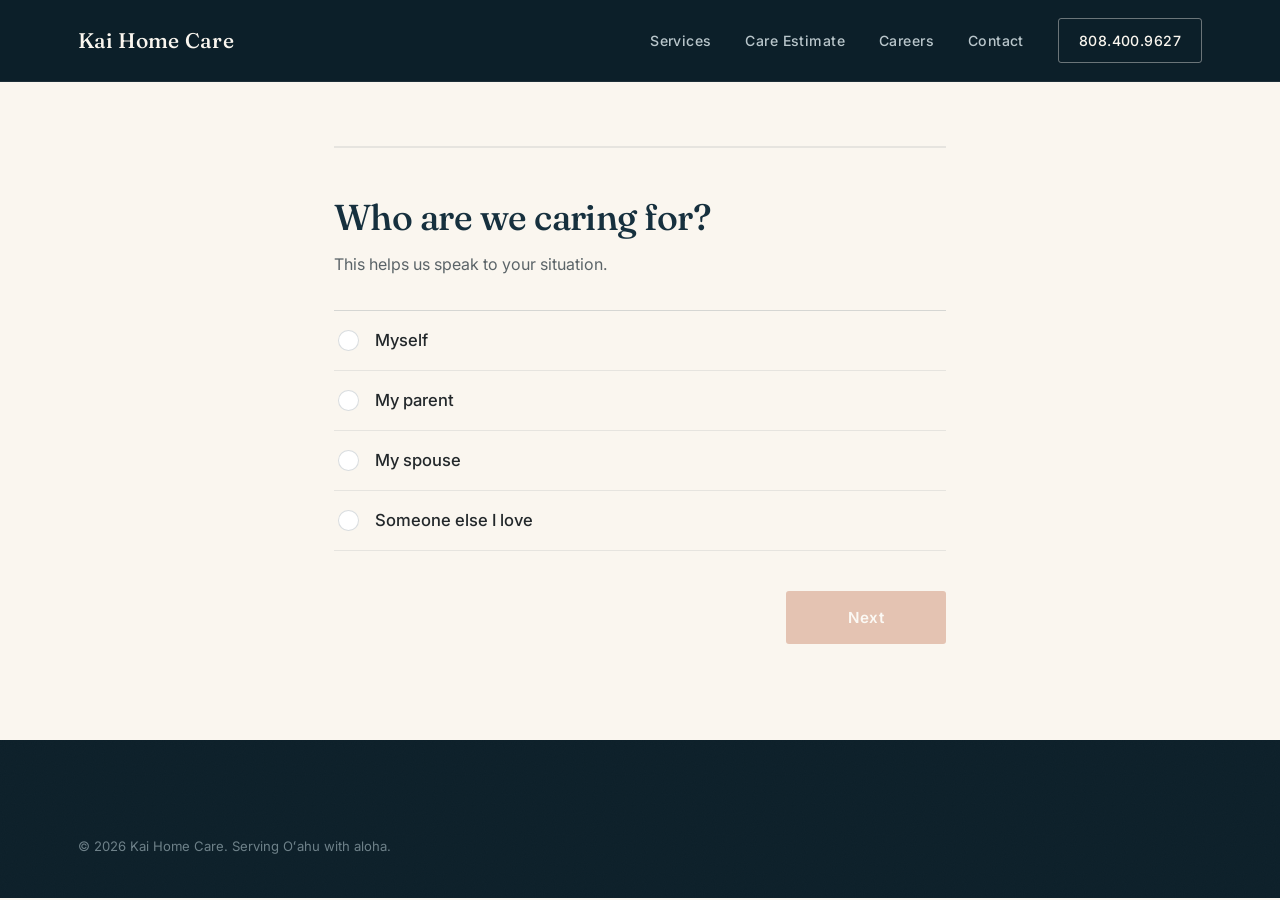
==== commit f9b9f755: "Add files via upload" ====
--- a/care-estimate.html
+++ b/care-estimate.html
@@ -10,135 +10,218 @@
 <link href="https://fonts.googleapis.com/css2?family=Fraunces:ital,opsz,wght@0,9..144,400;0,9..144,500;0,9..144,600;0,9..144,700;1,9..144,400&family=Inter:wght@400;500;600;700&display=swap" rel="stylesheet">
 <link rel="stylesheet" href="styles.css">
 <style>
-.calc-wrap { max-width: 640px; margin: 0 auto; padding: 48px 20px 80px; }
-.progress-track { height: 4px; background: rgba(27,58,75,0.12); margin-bottom: 40px; }
+/* ===== estimate flow, design v2 ===== */
+.calc-wrap { max-width: 660px; margin: 0 auto; padding: 64px 24px 96px; }
+.progress-track { height: 2px; background: var(--line-soft); margin-bottom: 48px; }
 .progress-fill { height: 100%; background: var(--coral); width: 0%; transition: width 0.35s ease; }
-.step { display: none; animation: rise 0.35s ease; }
+.step { display: none; animation: rise 0.4s cubic-bezier(.2,.6,.2,1); }
 .step.active { display: block; }
-@keyframes rise { from { opacity: 0; transform: translateY(14px); } to { opacity: 1; transform: none; } }
-.step h2 { font-size: clamp(1.5rem, 4vw, 2rem); margin-bottom: 10px; line-height: 1.2; }
-.step .hint { color: var(--muted); margin-bottom: 28px; font-size: 1rem; }
-.opts { display: flex; flex-direction: column; gap: 12px; }
-.opt { display: flex; align-items: center; gap: 14px; background: var(--white); border: 2px solid rgba(27,58,75,0.12); border-radius: 10px; padding: 18px 20px; font-size: 1.05rem; font-weight: 500; color: var(--ink); cursor: pointer; transition: border-color .15s, background .15s; text-align: left; width: 100%; }
-.opt:hover { border-color: var(--seaglass); }
-.opt.selected { border-color: var(--coral); background: #FFF6F0; }
-.opt .box { width: 20px; height: 20px; border-radius: 4px; flex: none; border: 2px solid rgba(27,58,75,0.3); display: grid; place-items: center; font-size: 0.75rem; color: var(--white); }
+@keyframes rise { from { opacity: 0; transform: translateY(16px); } to { opacity: 1; transform: none; } }
+.step h2 { font-size: clamp(1.6rem, 4.2vw, 2.25rem); margin-bottom: 12px; line-height: 1.18; }
+.step .hint { color: var(--muted); margin-bottom: 32px; font-size: 1rem; line-height: 1.7; }
+.opts { display: flex; flex-direction: column; gap: 0; border-top: 1px solid var(--line); }
+.opt {
+  display: flex; align-items: center; gap: 16px;
+  background: transparent; border: 0; border-bottom: 1px solid var(--line-soft);
+  border-radius: 0; padding: 19px 14px 19px 4px;
+  font-size: 1.04rem; font-weight: 500; color: var(--ink);
+  cursor: pointer; text-align: left; width: 100%;
+  transition: background .15s, padding-left .2s cubic-bezier(.2,.6,.2,1);
+  font-family: 'Inter', sans-serif;
+}
+.opt:hover { background: rgba(110,156,146,0.06); padding-left: 12px; }
+.opt.selected { background: var(--sand-light); padding-left: 12px; }
+.opt .box {
+  width: 21px; height: 21px; border-radius: 2px; flex: none;
+  border: 1.5px solid var(--line); display: grid; place-items: center;
+  font-size: 0.72rem; color: var(--white); background: var(--white);
+  transition: background .15s, border-color .15s;
+}
 .opt.selected .box { background: var(--coral); border-color: var(--coral); }
 .opt.radio .box { border-radius: 50%; }
-.step-nav { display: flex; justify-content: space-between; align-items: center; margin-top: 32px; }
-.back-link { background: none; border: 0; color: var(--muted); font-size: 0.95rem; cursor: pointer; padding: 10px; }
+.step-nav { display: flex; justify-content: space-between; align-items: center; margin-top: 40px; }
+.back-link { background: none; border: 0; color: var(--muted); font-size: 0.92rem; cursor: pointer; padding: 12px 12px 12px 0; font-family: 'Inter', sans-serif; letter-spacing: 0.02em; }
 .back-link:hover { color: var(--ocean); }
-.btn-next { min-width: 150px; }
-.btn-next:disabled { opacity: 0.4; cursor: not-allowed; transform: none; }
-.field { margin-bottom: 18px; }
-.field label { display: block; font-weight: 600; font-size: 0.92rem; margin-bottom: 7px; color: var(--ocean); }
+.btn-next { min-width: 160px; }
+.btn-next:disabled { opacity: 0.35; cursor: not-allowed; transform: none; box-shadow: none; }
+.field { margin-bottom: 22px; }
+.field label { display: block; font-weight: 600; font-size: 0.85rem; margin-bottom: 8px; color: var(--ocean); letter-spacing: 0.03em; }
 .field label em { font-weight: 400; color: var(--muted); font-style: normal; }
-.field input { width: 100%; padding: 15px 16px; font-size: 1.05rem; border: 2px solid rgba(27,58,75,0.15); border-radius: 10px; font-family: inherit; background: var(--white); }
-.field input:focus { outline: none; border-color: var(--seaglass); }
+.field input {
+  width: 100%; padding: 16px 16px; font-size: 1.04rem;
+  border: 1px solid var(--line); border-radius: var(--radius);
+  font-family: inherit; background: var(--white);
+  transition: border-color .15s, box-shadow .15s;
+}
+.field input:focus { outline: none; border-color: var(--seaglass-deep); box-shadow: 0 0 0 3px rgba(110,156,146,0.18); }
 .pill-row { display: flex; gap: 10px; flex-wrap: wrap; }
-.pill { padding: 12px 22px; border-radius: 999px; border: 2px solid rgba(27,58,75,0.15); background: var(--white); font-size: 1rem; font-weight: 500; cursor: pointer; }
-.pill.selected { border-color: var(--coral); background: #FFF6F0; color: var(--coral-dark); font-weight: 600; }
-.privacy { font-size: 0.85rem; color: var(--muted); margin-top: 16px; }
-
-/* ============ THE CARE PLAN DOCUMENT ============ */
-.plan-wrap { max-width: 800px; margin: 0 auto; padding: 40px 20px 80px; }
-.plan-doc { background: #FDFBF7; box-shadow: 0 3px 40px rgba(27,58,75,0.16); }
-
-.doc-band { background: var(--ocean); color: var(--sand); padding: 40px 56px 36px; }
-.doc-band .row { display: flex; justify-content: space-between; align-items: baseline; }
-.doc-band .mark { font-family: 'Fraunces', serif; font-size: 1.1rem; letter-spacing: 0.02em; color: var(--white); }
-.doc-band .dt { font-size: 0.82rem; color: #93A9B1; }
-.doc-band h1 { font-family: 'Fraunces', serif; font-weight: 500; font-size: clamp(1.9rem, 4.5vw, 2.7rem); color: var(--white); margin-top: 26px; line-height: 1.12; }
-.doc-band .for { margin-top: 14px; font-size: 0.95rem; color: #B9C9CE; }
+.pill {
+  padding: 13px 24px; border-radius: var(--radius); border: 1px solid var(--line);
+  background: var(--white); font-size: 0.95rem; font-weight: 500; cursor: pointer;
+  font-family: 'Inter', sans-serif; transition: border-color .15s, background .15s;
+}
+.pill:hover { border-color: var(--seaglass-deep); }
+.pill.selected { border-color: var(--ocean); background: var(--ocean); color: var(--paper); font-weight: 600; }
+.privacy { font-size: 0.84rem; color: var(--muted); margin-top: 18px; line-height: 1.6; }
+
+/* ===== scheduler ===== */
+.sched-wrap { max-width: 740px; margin: 0 auto; padding: 64px 24px 96px; }
+.sched-wrap h2 { font-size: clamp(1.6rem,4.2vw,2.25rem); margin-bottom: 12px; }
+.sched-wrap .hint { color: var(--muted); margin-bottom: 34px; font-size: 1rem; line-height: 1.7; }
+.sched-grid { display: grid; grid-template-columns: repeat(7, 1fr); gap: 7px; }
+.sched-col { display: flex; flex-direction: column; gap: 7px; }
+.sched-col .dh { text-align: center; font-size: 0.66rem; font-weight: 600; letter-spacing: 0.14em; color: var(--ocean); padding-bottom: 6px; text-transform: uppercase; }
+.blk {
+  border: 1px solid var(--line); border-radius: 2px; padding: 11px 4px; text-align: center;
+  cursor: pointer; background: var(--white); transition: border-color .12s, background .12s, transform .1s; user-select: none;
+}
+.blk:active { transform: scale(0.97); }
+.blk .bt { font-size: 0.69rem; font-weight: 600; color: var(--ocean); line-height: 1.1; }
+.blk .bl { font-size: 0.6rem; color: var(--muted); margin-top: 3px; letter-spacing: 0.04em; }
+.blk:hover { border-color: var(--seaglass-deep); }
+.blk.on { border-color: var(--coral); background: var(--coral); }
+.blk.on .bt, .blk.on .bl { color: #fff; }
+.blk.night.on { background: var(--ocean); border-color: var(--ocean); }
+.sched-tally {
+  display: flex; align-items: baseline; gap: 16px; margin-top: 30px;
+  padding: 22px 26px; background: var(--sand-light); border: 1px solid var(--line-soft); flex-wrap: wrap;
+}
+.sched-tally .big { font-family: 'Fraunces', serif; font-size: 2rem; color: var(--ocean); line-height: 1; }
+.sched-tally .sub { color: var(--muted); font-size: 0.92rem; }
+.sched-tally .cost { margin-left: auto; font-family: 'Fraunces', serif; font-size: 1.5rem; color: var(--coral-dark); }
+.sched-flag {
+  margin-top: 18px; padding: 18px 22px; border-left: 3px solid var(--coral);
+  background: var(--sand-light); font-size: 0.94rem; color: var(--ink); line-height: 1.7; display: none;
+}
+.sched-flag.show { display: block; }
+.sched-flag b { color: var(--coral-dark); }
+.sched-actions { display: flex; justify-content: space-between; align-items: center; margin-top: 36px; gap: 14px; flex-wrap: wrap; }
+.sched-skip { background: none; border: 0; color: var(--muted); font-size: 0.92rem; cursor: pointer; padding: 12px 0; text-decoration: underline; text-underline-offset: 3px; font-family: 'Inter', sans-serif; }
+.sched-skip:hover { color: var(--ocean); }
+@media (max-width: 560px) {
+  .sched-grid { grid-template-columns: 1fr; gap: 16px; }
+  .sched-col { flex-direction: row; align-items: stretch; flex-wrap: wrap; }
+  .sched-col .dh { width: 100%; text-align: left; font-size: 0.76rem; }
+  .blk { flex: 1; min-width: 70px; }
+}
+.plan-sched { display: grid; grid-template-columns: repeat(7,1fr); gap: 6px; margin-top: 10px; }
+.plan-sched .pcol { text-align: center; }
+.plan-sched .pdh { font-size: 0.62rem; font-weight: 600; color: var(--ocean); margin-bottom: 5px; letter-spacing: 0.1em; }
+.plan-sched .pcell { height: 13px; border-radius: 2px; margin-bottom: 4px; background: var(--line-soft); }
+.plan-sched .pcell.f { background: var(--coral); }
+.plan-sched .pcell.f.night { background: var(--ocean); }
+.plan-sched-key { display: flex; gap: 20px; margin-top: 14px; font-size: 0.76rem; color: var(--muted); flex-wrap: wrap; }
+.plan-sched-key span { display: flex; align-items: center; gap: 7px; }
+.plan-sched-key i { width: 11px; height: 11px; border-radius: 2px; display: inline-block; }
+
+/* ===== the care plan document ===== */
+.plan-wrap { max-width: 820px; margin: 0 auto; padding: 56px 24px 96px; }
+.plan-doc { background: var(--paper); box-shadow: var(--shadow-lift); position: relative; }
+.plan-doc::before { content:""; position:absolute; inset:0; background-image: var(--grain); opacity:.45; pointer-events:none; }
+
+.doc-band { background: var(--ocean); color: var(--sand); padding: 48px 60px 42px; position: relative; overflow: hidden; }
+.doc-band::after { content:""; position:absolute; inset:0; background-image: var(--grain); opacity:.35; }
+.doc-band .row { display: flex; justify-content: space-between; align-items: baseline; position: relative; z-index: 1; }
+.doc-band .mark { font-family: 'Fraunces', serif; font-size: 1.05rem; letter-spacing: 0.02em; color: var(--paper); }
+.doc-band .dt { font-size: 0.78rem; color: #7E939C; letter-spacing: 0.04em; }
+.doc-band h1 { font-family: 'Fraunces', serif; font-weight: 500; font-size: clamp(1.9rem, 4.6vw, 2.8rem); color: var(--paper); margin-top: 30px; line-height: 1.12; position: relative; z-index: 1; }
+.doc-band .for { margin-top: 16px; font-size: 0.92rem; color: #9DACB3; position: relative; z-index: 1; }
 .doc-band .for b { color: var(--sand); font-weight: 600; }
 
-.doc-stats { display: flex; padding: 30px 56px; border-bottom: 1px solid rgba(27,58,75,0.14); }
-.dstat { flex: 1; padding-right: 28px; }
-.dstat + .dstat { border-left: 1px solid rgba(27,58,75,0.14); padding-left: 28px; }
-.dstat .lab { font-size: 0.68rem; text-transform: uppercase; letter-spacing: 0.14em; color: var(--muted); font-weight: 700; margin-bottom: 8px; }
-.dstat .val { font-family: 'Fraunces', serif; font-size: 1.6rem; color: var(--ocean); line-height: 1.05; }
-.dstat .sub { font-size: 0.82rem; color: var(--muted); margin-top: 5px; }
+.doc-stats { display: flex; padding: 34px 60px; border-bottom: 1px solid var(--line); position: relative; }
+.dstat { flex: 1; padding-right: 30px; }
+.dstat + .dstat { border-left: 1px solid var(--line); padding-left: 30px; }
+.dstat .lab { font-size: 0.62rem; text-transform: uppercase; letter-spacing: 0.18em; color: var(--muted); font-weight: 600; margin-bottom: 9px; }
+.dstat .val { font-family: 'Fraunces', serif; font-size: 1.7rem; color: var(--ocean); line-height: 1.05; letter-spacing: -0.01em; }
+.dstat .sub { font-size: 0.8rem; color: var(--muted); margin-top: 6px; }
 @media (max-width: 640px) {
-  .doc-stats { flex-direction: column; gap: 20px; }
-  .dstat + .dstat { border-left: 0; padding-left: 0; border-top: 1px solid rgba(27,58,75,0.14); padding-top: 20px; }
+  .doc-stats { flex-direction: column; gap: 22px; }
+  .dstat + .dstat { border-left: 0; padding-left: 0; border-top: 1px solid var(--line); padding-top: 22px; }
 }
 
-.doc-sec { padding: 40px 56px; }
-.doc-sec + .doc-sec { border-top: 1px solid rgba(27,58,75,0.14); }
-.doc-sec .eyebrow { font-size: 0.68rem; text-transform: uppercase; letter-spacing: 0.16em; color: var(--coral-dark); font-weight: 700; margin-bottom: 10px; }
-.doc-sec h3 { font-family: 'Fraunces', serif; font-weight: 500; color: var(--ocean); font-size: 1.55rem; margin-bottom: 16px; }
-.doc-sec p { color: var(--ink); line-height: 1.75; font-size: 1rem; }
-.doc-sec p + p { margin-top: 14px; }
-@media (max-width: 640px) { .doc-band, .doc-stats, .doc-sec { padding-left: 26px; padding-right: 26px; } }
-
-/* week chart, flat */
-.week-grid { display: grid; grid-template-columns: repeat(7, 1fr); gap: 10px; margin-top: 8px; }
+.doc-sec { padding: 46px 60px; position: relative; }
+.doc-sec + .doc-sec { border-top: 1px solid var(--line); }
+.doc-sec .eyebrow { font-size: 0.62rem; text-transform: uppercase; letter-spacing: 0.2em; color: var(--coral-dark); font-weight: 600; margin-bottom: 12px; }
+.doc-sec h3 { font-family: 'Fraunces', serif; font-weight: 500; color: var(--ocean); font-size: 1.6rem; margin-bottom: 18px; }
+.doc-sec p { color: var(--ink); line-height: 1.8; font-size: 0.99rem; }
+.doc-sec p + p { margin-top: 15px; }
+@media (max-width: 640px) { .doc-band, .doc-stats, .doc-sec { padding-left: 28px; padding-right: 28px; } }
+
+.week-grid { display: grid; grid-template-columns: repeat(7, 1fr); gap: 11px; margin-top: 10px; }
 .day { text-align: center; }
-.day .bar-track { height: 84px; position: relative; border-bottom: 2px solid var(--ocean); margin-bottom: 8px; }
-.day .bar { position: absolute; bottom: 0; left: 18%; right: 18%; background: var(--coral); }
-.day:not(.on) .bar { background: rgba(27,58,75,0.14); }
-.day .dname { font-size: 0.75rem; font-weight: 700; color: var(--ocean); letter-spacing: 0.05em; }
+.day .bar-track { height: 88px; position: relative; border-bottom: 2px solid var(--ocean); margin-bottom: 9px; }
+.day .bar { position: absolute; bottom: 0; left: 20%; right: 20%; background: var(--coral); }
+.day:not(.on) .bar { background: var(--line-soft); }
+.day .dname { font-size: 0.7rem; font-weight: 600; color: var(--ocean); letter-spacing: 0.1em; }
 .day:not(.on) .dname { color: var(--muted); font-weight: 500; }
-.day .dhrs { font-size: 0.72rem; color: var(--muted); }
-.week-caption { font-size: 0.9rem; color: var(--muted); margin-top: 16px; font-style: italic; }
-
-/* visit list */
-.visit-list { list-style: none; margin-top: 4px; }
-.visit-list li { padding: 11px 0; line-height: 1.6; border-bottom: 1px solid rgba(27,58,75,0.08); }
+.day .dhrs { font-size: 0.7rem; color: var(--muted); }
+.week-caption { font-size: 0.88rem; color: var(--muted); margin-top: 18px; font-style: italic; }
+
+.visit-list { list-style: none; margin-top: 6px; }
+.visit-list li { padding: 13px 0; line-height: 1.65; border-bottom: 1px solid var(--line-soft); font-size: 0.98rem; }
 .visit-list li:last-child { border-bottom: 0; }
 
-/* risks: editorial, no cards */
-.risk-item { margin-top: 26px; }
-.risk-item:first-child { margin-top: 8px; }
-.risk-item h4 { font-family: 'Fraunces', serif; font-weight: 500; color: var(--ocean); font-size: 1.18rem; margin-bottom: 6px; }
-.risk-item .fact { font-style: italic; color: var(--coral-dark); font-size: 0.92rem; display: block; margin-bottom: 8px; font-family: 'Fraunces', serif; }
-
-/* 30 days */
-.days30 { margin-top: 6px; }
-.d30 { display: flex; gap: 22px; padding: 18px 0; border-bottom: 1px solid rgba(27,58,75,0.08); }
+.risk-item { margin-top: 30px; }
+.risk-item:first-child { margin-top: 10px; }
+.risk-item h4 { font-family: 'Fraunces', serif; font-weight: 500; color: var(--ocean); font-size: 1.22rem; margin-bottom: 7px; }
+.risk-item .fact { font-style: italic; color: var(--coral-dark); font-size: 0.92rem; display: block; margin-bottom: 9px; font-family: 'Fraunces', serif; }
+
+.days30 { margin-top: 8px; }
+.d30 { display: flex; gap: 26px; padding: 20px 0; border-bottom: 1px solid var(--line-soft); }
 .d30:last-child { border-bottom: 0; }
-.d30 .num { font-family: 'Fraunces', serif; font-size: 1.5rem; color: var(--coral); flex: none; width: 34px; line-height: 1.2; }
-.d30 .txt strong { display: block; color: var(--ocean); margin-bottom: 3px; font-size: 1rem; }
-.d30 .txt span { color: var(--muted); font-size: 0.95rem; line-height: 1.55; }
-
-/* tables */
-.doc-table { width: 100%; border-collapse: collapse; margin-top: 8px; }
-.doc-table td { padding: 13px 0; border-bottom: 1px solid rgba(27,58,75,0.1); font-size: 0.98rem; vertical-align: top; }
-.doc-table td:last-child { text-align: right; font-weight: 600; color: var(--ocean); white-space: nowrap; padding-left: 16px; }
+.d30 .num { font-family: 'Fraunces', serif; font-style: italic; font-size: 1.55rem; color: var(--coral); flex: none; width: 34px; line-height: 1.2; }
+.d30 .txt strong { display: block; color: var(--ocean); margin-bottom: 4px; font-size: 1.01rem; }
+.d30 .txt span { color: var(--muted); font-size: 0.94rem; line-height: 1.65; }
+
+.doc-table { width: 100%; border-collapse: collapse; margin-top: 10px; }
+.doc-table td { padding: 14px 0; border-bottom: 1px solid var(--line-soft); font-size: 0.97rem; vertical-align: top; }
+.doc-table td:last-child { text-align: right; font-weight: 600; color: var(--ocean); white-space: nowrap; padding-left: 18px; }
 .doc-table tr.hl td { color: var(--coral-dark); }
-.table-fine { font-size: 0.84rem; color: var(--muted); margin-top: 14px; line-height: 1.6; }
-
-/* checklist */
-.check-list { list-style: none; margin-top: 4px; }
-.check-list li { display: flex; gap: 14px; padding: 12px 0; border-bottom: 1px solid rgba(27,58,75,0.08); line-height: 1.55; }
+.table-fine { font-size: 0.82rem; color: var(--muted); margin-top: 16px; line-height: 1.65; }
+
+.check-list { list-style: none; margin-top: 6px; }
+.check-list li { display: flex; gap: 16px; padding: 14px 0; border-bottom: 1px solid var(--line-soft); line-height: 1.6; }
 .check-list li:last-child { border-bottom: 0; }
-.check-list .cbx { width: 18px; height: 18px; border: 2px solid var(--ocean); flex: none; margin-top: 3px; }
+.check-list .cbx { width: 17px; height: 17px; border: 1.5px solid var(--ocean); border-radius: 2px; flex: none; margin-top: 4px; }
 .check-list li b { color: var(--ocean); }
-.check-list .kai-a { font-size: 0.88rem; color: var(--seaglass); font-weight: 600; display: block; margin-top: 2px; }
-.check-list .kai-a { color: #4A7C72; }
-
-/* straight talk + disclaimer */
-.plain-block { background: var(--sand-light); padding: 26px 30px; margin-top: 10px; }
-.plain-block p { font-size: 0.96rem; }
-.doc-legal { padding: 28px 56px 36px; border-top: 1px solid rgba(27,58,75,0.14); }
-.doc-legal p { font-size: 0.78rem; color: var(--muted); line-height: 1.65; }
-.doc-legal p + p { margin-top: 8px; }
-@media (max-width: 640px) { .doc-legal { padding-left: 26px; padding-right: 26px; } }
-
-/* next step band */
-.doc-next { background: var(--ocean); color: var(--sand); padding: 44px 56px; }
-.doc-next .eyebrow { color: var(--seaglass); font-size: 0.68rem; text-transform: uppercase; letter-spacing: 0.16em; font-weight: 700; margin-bottom: 10px; }
-.doc-next h3 { font-family: 'Fraunces', serif; font-weight: 500; color: var(--white); font-size: 1.7rem; margin-bottom: 12px; }
-.doc-next p { color: #C6D3D7; line-height: 1.7; max-width: 560px; }
-.doc-next .acts { display: flex; gap: 12px; flex-wrap: wrap; margin-top: 24px; }
-.btn-light { background: var(--sand); color: var(--ocean); }
-@media (max-width: 640px) { .doc-next { padding-left: 26px; padding-right: 26px; } }
+.check-list .kai-a { font-size: 0.86rem; color: var(--seaglass-deep); font-weight: 600; display: block; margin-top: 3px; }
+
+.plain-block { background: var(--sand-light); border: 1px solid var(--line-soft); padding: 28px 32px; margin-top: 12px; }
+.plain-block p { font-size: 0.95rem; }
+
+.home-lede { font-family: 'Fraunces', serif; font-weight: 400; font-size: 1.3rem; line-height: 1.5; color: var(--ocean); font-style: italic; margin-bottom: 24px; }
+.home-lede + p { margin-top: 0; }
+.evidence { margin-top: 26px; border-top: 1px solid var(--line); padding-top: 8px; }
+.ev { display: flex; gap: 22px; padding: 20px 0; border-bottom: 1px solid var(--line-soft); }
+.ev:last-child { border-bottom: 0; }
+.ev .stat { font-family: 'Fraunces', serif; font-size: 2.2rem; color: var(--coral); line-height: 1; flex: none; width: 96px; letter-spacing: -0.02em; }
+.ev .stat small { display: block; font-family: 'Inter', sans-serif; font-size: 0.62rem; color: var(--muted); font-weight: 600; margin-top: 6px; letter-spacing: 0.1em; }
+.ev .body strong { display: block; color: var(--ocean); font-size: 1.01rem; margin-bottom: 4px; }
+.ev .body span { color: var(--ink); font-size: 0.94rem; line-height: 1.65; }
+.ev .body cite { display: block; color: var(--muted); font-size: 0.76rem; font-style: normal; margin-top: 7px; letter-spacing: 0.02em; }
+@media (max-width: 640px) { .ev .stat { width: 74px; font-size: 1.7rem; } }
+
+.doc-legal { padding: 30px 60px 40px; border-top: 1px solid var(--line); position: relative; }
+.doc-legal p { font-size: 0.74rem; color: var(--muted); line-height: 1.7; }
+.doc-legal p + p { margin-top: 9px; }
+@media (max-width: 640px) { .doc-legal { padding-left: 28px; padding-right: 28px; } }
+
+.doc-next { background: var(--ocean-deep); color: var(--sand); padding: 52px 60px; position: relative; overflow: hidden; }
+.doc-next::before { content:""; position:absolute; inset:0; background-image: var(--grain); opacity:.4; }
+.doc-next > * { position: relative; }
+.doc-next .eyebrow { color: var(--seaglass); font-size: 0.62rem; text-transform: uppercase; letter-spacing: 0.2em; font-weight: 600; margin-bottom: 12px; }
+.doc-next h3 { font-family: 'Fraunces', serif; font-weight: 500; color: var(--paper); font-size: clamp(1.5rem, 3.4vw, 1.9rem); margin-bottom: 16px; line-height: 1.2; }
+.doc-next p { color: #AEBDC4; line-height: 1.75; max-width: 580px; font-size: 0.97rem; }
+.doc-next p + p { margin-top: 13px; }
+.doc-next .acts { display: flex; gap: 14px; flex-wrap: wrap; margin-top: 30px; }
+@media (max-width: 640px) { .doc-next { padding-left: 28px; padding-right: 28px; } }
 
 @media print {
   .site-header, .site-footer, .acts { display: none !important; }
   body { background: #fff; }
   .plan-wrap { padding: 0; max-width: none; }
   .plan-doc { box-shadow: none; }
+  .plan-doc::before, .doc-band::after, .doc-next::before { display: none; }
   .doc-band, .doc-next { -webkit-print-color-adjust: exact; print-color-adjust: exact; }
   .doc-sec, .risk-item, .d30 { break-inside: avoid; }
   .doc-next p::after { content: " Call 808.400.9627 · kaihomecare.com"; color: #fff; font-weight: 600; }
@@ -186,12 +269,12 @@
 
   <section class="step" data-step="2">
     <h2 id="q2title">How are they managing day to day?</h2>
-    <p class="hint">Be honest. Most families tell us they waited too long to ask.</p>
+    <p class="hint" id="q2hint">Be honest. Most families tell us they waited too long to ask.</p>
     <div class="opts" data-type="radio" data-field="dailyLevel">
-      <button class="opt radio" data-value="independent"><span class="box">✓</span>Mostly independent, just needs a hand with some things</button>
-      <button class="opt radio" data-value="worry"><span class="box">✓</span>Getting by, but we worry when no one's there</button>
-      <button class="opt radio" data-value="most-tasks"><span class="box">✓</span>Needs help with most daily tasks</button>
-      <button class="opt radio" data-value="constant"><span class="box">✓</span>Needs someone nearby most or all of the time</button>
+      <button class="opt radio" data-value="independent" id="optIndependent"><span class="box">✓</span>Mostly independent, just needs a hand with some things</button>
+      <button class="opt radio" data-value="worry" id="optWorry"><span class="box">✓</span>Getting by, but we worry when no one's there</button>
+      <button class="opt radio" data-value="most-tasks" id="optMost"><span class="box">✓</span>Needs help with most daily tasks</button>
+      <button class="opt radio" data-value="constant" id="optConstant"><span class="box">✓</span>Needs someone nearby most or all of the time</button>
     </div>
     <div class="step-nav"><button class="back-link">← Back</button><button class="btn btn-primary btn-next" disabled>Next</button></div>
   </section>
@@ -251,6 +334,16 @@
   </section>
 
   <section class="step" data-step="7">
+    <h2 id="peopleTitle">Is this care for one person, or two?</h2>
+    <p class="hint">Some households need care for a couple. It changes the plan, so we ask.</p>
+    <div class="opts" data-type="radio" data-field="people">
+      <button class="opt radio" data-value="one"><span class="box">✓</span>One person</button>
+      <button class="opt radio" data-value="two"><span class="box">✓</span>Two people</button>
+    </div>
+    <div class="step-nav"><button class="back-link">← Back</button><button class="btn btn-primary btn-next" disabled>Next</button></div>
+  </section>
+
+  <section class="step" data-step="8">
     <h2>Almost there.</h2>
     <p class="hint">Tell us who this plan is for and we'll put it together now, cost included.</p>
     <div class="field"><label for="f-name">Your name</label><input id="f-name" type="text" autocomplete="name"></div>
@@ -269,6 +362,22 @@
   </section>
 </div>
 
+<div class="sched-wrap" id="schedWrap" style="display:none;">
+  <div class="progress-track" style="margin-bottom:32px;"><div class="progress-fill" style="width:100%"></div></div>
+  <h2 id="schedTitle">Want to shape the week yourself?</h2>
+  <p class="hint" id="schedHint">Optional, but helpful. Tap the time blocks you'd want covered. We'll build the plan around your choices. Skip this and we'll use our suggested schedule instead.</p>
+  <div class="sched-grid" id="schedGrid"></div>
+  <div class="sched-tally">
+    <div><div class="big" id="tallyHrs">0 hrs</div><div class="sub" id="tallyDays">nothing selected yet</div></div>
+    <div class="cost" id="tallyCost"></div>
+  </div>
+  <div class="sched-flag" id="schedFlag"></div>
+  <div class="sched-actions">
+    <button class="sched-skip" id="schedSkip">Skip, use your suggested schedule</button>
+    <button class="btn btn-primary" id="schedBuild">Build my plan</button>
+  </div>
+</div>
+
 <div class="plan-wrap" id="planWrap" style="display:none;">
   <div class="plan-doc">
 
@@ -289,6 +398,15 @@
       <h3>A rhythm that fits the household</h3>
       <div class="week-grid" id="weekGrid"></div>
       <p class="week-caption" id="weekCaption"></p>
+      <div class="sched-flag" id="planConsiderMore" style="margin-top:18px;"></div>
+      <div id="chosenSchedBlock" style="display:none; margin-top:26px;">
+        <p style="font-weight:600; color:var(--ocean); margin-bottom:4px;">The schedule you built</p>
+        <div class="plan-sched" id="planSched"></div>
+        <div class="plan-sched-key">
+          <span><i style="background:var(--coral)"></i> Day coverage</span>
+          <span><i style="background:var(--ocean)"></i> Overnight</span>
+        </div>
+      </div>
     </div>
 
     <div class="doc-sec">
@@ -314,10 +432,10 @@
       <p class="eyebrow">The numbers</p>
       <h3>What this costs, honestly</h3>
       <table class="doc-table" id="costTable"></table>
-      <p class="table-fine">Estimates are a starting range based on your answers, with a 4-hour visit minimum. Exact pricing is confirmed after your free in-home evaluation. No contracts, no deposits. Adjust or pause any time.</p>
-    </div>
-
-    <div class="doc-sec">
+      <p class="table-fine">Estimates are a starting range based on your answers, with a 4-hour visit minimum and scheduling in 4-hour blocks. Rates step down as weekly hours go up. Major holidays are billed at 1.5× the regular rate. Exact pricing is confirmed after your free in-home evaluation. No contracts, no deposits. Adjust or pause any time.</p>
+    </div>
+
+    <div class="doc-sec" id="altSec">
       <p class="eyebrow">Context</p>
       <h3>Compared to the alternatives</h3>
       <table class="doc-table">
@@ -327,6 +445,28 @@
       </table>
       <p class="table-fine">Facility figures are typical published ranges for comparison only, not quotes. Home care keeps your loved one where they most want to be, at a cost most families find surprising in a good way.</p>
       <p style="margin-top:16px;">Many families offset costs through long-term care insurance, and Hawaiʻi's Kupuna Care program supports qualifying kupuna through the county Elderly Affairs Division. Your coordinator can point you in the right direction on both.</p>
+    </div>
+
+    <div class="doc-sec">
+      <p class="eyebrow">Why home, really</p>
+      <h3>The cheaper option isn't the better one</h3>
+      <p class="home-lede">A care home costs less than staying put. But a care home doesn't have the kitchen where she raised four kids, the lanai where he still watches the rain come in off the mountains, or the wall of photographs that tells a person who they are every time they walk past it.</p>
+      <p>Home isn't sentimental. For an aging body and especially an aging mind, familiar is functional. The house someone has lived in for decades is a map their memory already holds: where the bathroom is at 2 a.m., which stair creaks, where the coffee lives. Take that map away and the mind has to rebuild it from nothing, right when rebuilding is hardest. That's why the research on moving older adults, especially those with any memory loss, points the same direction again and again.</p>
+
+      <div class="evidence">
+        <div class="ev">
+          <div class="stat">86%<small>WANT TO STAY</small></div>
+          <div class="body"><strong>People are telling you where they want to be</strong><span>In a national survey, the overwhelming majority of adults 65 and older said they want to remain in their own homes for as long as possible. This is the most common wish your loved one has almost certainly already voiced.</span><cite>AARP, 2018.</cite></div>
+        </div>
+        <div class="ev">
+          <div class="body" style="width:100%"><strong>Moving frail elders tends to set them back</strong><span>Researchers describe a well-documented pattern, sometimes called relocation stress or transfer trauma, in which the health of a frail older person can decline with each move to a new setting. For people with dementia, an unfamiliar environment commonly worsens confusion, agitation, and disorientation, because familiar surroundings are doing quiet work to keep them oriented.</span><cite>Reviews of relocation and dementia outcomes, The Gerontologist and related literature.</cite></div>
+        </div>
+        <div class="ev">
+          <div class="body" style="width:100%"><strong>Care at home, done right, holds people steady</strong><span>In studies of community-based long-term care coordinated by nurses, participants tended to hold steady or improve on key measures, while matched nursing-home residents tended to decline. The care that keeps someone home, when it's real care, isn't a compromise on health. It often protects it.</span><cite>Aging in Place research, University of Missouri Sinclair School of Nursing.</cite></div>
+        </div>
+      </div>
+
+      <p style="margin-top:22px;">This is the whole idea behind Kai. Bring capable, watchful people into the home so the home can keep doing what no facility can: hold a life together. Your caregiver becomes another familiar face at the table. Family still visits on their own time, in their own way. The photographs stay on the wall.</p>
     </div>
 
     <div class="doc-sec">
@@ -364,12 +504,15 @@
 
     <div class="doc-next">
       <p class="eyebrow">The next step</p>
-      <h3>This plan gets real when our nurse visits</h3>
-      <p id="ctaSub"></p>
+      <h3>A nurse in the home turns this estimate into your actual plan.</h3>
+      <p id="ctaLead"></p>
+      <p id="ctaWeight" style="margin-top:14px;"></p>
+      <p id="ctaHuman" style="margin-top:14px;"></p>
       <div class="acts">
         <a href="tel:8084009627" class="btn btn-primary">Call 808.400.9627</a>
-        <button class="btn btn-light" onclick="window.print()">Print this plan</button>
+        <a href="tel:8084009627" class="btn btn-light" id="ctaCallback">Have us call you</a>
       </div>
+      <p id="ctaPrint" style="margin-top:18px; font-size:0.85rem;"><a href="#" onclick="window.print();return false;" style="color:#9DB4BC;">Print this plan to keep or compare</a></p>
     </div>
 
     <div class="doc-legal">
@@ -386,14 +529,28 @@
 
 <script>
 (function(){
-  const RATES = { homemaker: 35, personal: 42, blended: 39 };
+  // Oahu tiered rate schedule: rate depends on total weekly hours
+  // homemaker and personal (aide). Blended uses personal (the higher, hands-on rate).
+  const RATE_TIERS = [
+    { min: 80, homemaker: 46, personal: 49 },
+    { min: 40, homemaker: 47, personal: 50 },
+    { min: 20, homemaker: 48, personal: 51 },
+    { min: 0,  homemaker: 49, personal: 52 }
+  ];
+  const TWO_PERSON_ADD = 7; // $/hour when caring for two
   const MIN_VISIT = 4;
 
-  const answers = { whoFor:'', dailyLevel:'', hardParts:[], helpTypes:[], risks:[], timeline:'', bestTime:'' };
+  function rateFor(tierKey, weeklyHours, people){
+    const band = RATE_TIERS.find(t => weeklyHours >= t.min) || RATE_TIERS[RATE_TIERS.length - 1];
+    const base = tierKey === 'homemaker' ? band.homemaker : band.personal; // personal covers blended too
+    return base + (people === 'two' ? TWO_PERSON_ADD : 0);
+  }
+
+  const answers = { whoFor:'', dailyLevel:'', hardParts:[], helpTypes:[], risks:[], timeline:'', people:'', bestTime:'' };
   const steps = Array.from(document.querySelectorAll('.step'));
   const progress = document.getElementById('progress');
   let current = 1;
-  const TOTAL = 7;
+  const TOTAL = 8;
 
   function show(n){
     steps.forEach(s => s.classList.toggle('active', +s.dataset.step === n));
@@ -404,11 +561,30 @@
   }
 
   function personalize(){
-    const w = answers.whoFor, t = document.getElementById('q2title');
-    if(w === 'myself') t.textContent = 'How are you managing day to day?';
-    else if(w === 'my parent') t.textContent = 'How is your parent managing day to day?';
-    else if(w === 'my spouse') t.textContent = 'How is your spouse managing day to day?';
+    const self = answers.whoFor === 'myself';
+    const t = document.getElementById('q2title');
+    if(self) t.textContent = 'How are you managing day to day?';
+    else if(answers.whoFor === 'my parent') t.textContent = 'How is your parent managing day to day?';
+    else if(answers.whoFor === 'my spouse') t.textContent = 'How is your spouse managing day to day?';
     else t.textContent = 'How are they managing day to day?';
+
+    const setOpt = (id, self_t, other_t) => {
+      const el = document.getElementById(id);
+      if(el) el.childNodes[1].nodeValue = self ? self_t : other_t;
+    };
+    setOpt('optIndependent', 'Mostly independent, I just want a hand with some things', 'Mostly independent, just needs a hand with some things');
+    setOpt('optWorry', 'Getting by, but I\u2019d feel safer with someone around', 'Getting by, but we worry when no one\u2019s there');
+    setOpt('optMost', 'I need help with most daily tasks', 'Needs help with most daily tasks');
+    setOpt('optConstant', 'I need someone nearby most or all of the time', 'Needs someone nearby most or all of the time');
+
+    document.getElementById('q2hint').textContent = self
+      ? 'Be honest with yourself. Most people tell us they waited too long to ask.'
+      : 'Be honest. Most families tell us they waited too long to ask.';
+
+    const pt = document.getElementById('peopleTitle');
+    if(pt) pt.textContent = self
+      ? 'Is this care just for you, or for two?'
+      : 'Is this care for one person, or two?';
   }
 
   document.querySelectorAll('.opts').forEach(group => {
@@ -473,7 +649,11 @@
     else { tier = 'Homemaker'; tierKey = 'homemaker'; tierSub = 'Home and companionship'; }
     const mid = (lo + hi) / 2;
     let days = mid <= 14 ? 3 : mid <= 22 ? 4 : mid <= 32 ? 5 : mid <= 45 ? 6 : 7;
-    let perVisit = Math.max(MIN_VISIT, Math.round(mid / days));
+    // per-visit must be a 4-hour block: 4, 8, 12...
+    let perVisit = Math.max(MIN_VISIT, Math.round((mid / days) / 4) * 4);
+    // make the shown hours consistent with whole 4-hr blocks
+    lo = days * perVisit;
+    hi = lo + (days >= 5 ? 8 : 4); // a little headroom, still in 4-hr steps
     return { lo, hi, tier, tierKey, tierSub, risks, days, perVisit };
   }
 
@@ -507,20 +687,92 @@
     respite: 'Real relief for the family caregiver. Step away, rest, and come back to good news.'
   };
 
+  // block definitions: 4hr each, night = 12hr but billed/counted as its own block
+  const BLOCKS = [
+    { id:'morning', t:'8a–12p', l:'Morning', hrs:4 },
+    { id:'midday', t:'12–4p', l:'Midday', hrs:4 },
+    { id:'evening', t:'4–8p', l:'Evening', hrs:4 },
+    { id:'night', t:'8p–8a', l:'Overnight', hrs:12, night:true }
+  ];
+  const DAYS = ['Mon','Tue','Wed','Thu','Fri','Sat','Sun'];
+  const chosen = {}; // key `${day}-${blockId}` => true
+  let planData = null; // holds {s, rate} after submit
+
+  function buildSchedGrid(){
+    const grid = document.getElementById('schedGrid');
+    grid.innerHTML = DAYS.map((d,di) =>
+      '<div class="sched-col"><div class="dh">'+d+'</div>' +
+      BLOCKS.map(b =>
+        '<div class="blk'+(b.night?' night':'')+'" data-key="'+di+'-'+b.id+'"><div class="bt">'+b.t+'</div><div class="bl">'+b.l+'</div></div>'
+      ).join('') +
+      '</div>'
+    ).join('');
+    grid.querySelectorAll('.blk').forEach(el => {
+      el.addEventListener('click', () => {
+        const k = el.dataset.key;
+        if(chosen[k]){ delete chosen[k]; el.classList.remove('on'); }
+        else { chosen[k] = true; el.classList.add('on'); }
+        updateTally();
+      });
+    });
+  }
+
+  function chosenHours(){
+    let h = 0, daySet = new Set();
+    Object.keys(chosen).forEach(k => {
+      const [di, bid] = k.split('-');
+      const b = BLOCKS.find(x => x.id === bid);
+      h += b.hrs; daySet.add(di);
+    });
+    return { hours: h, days: daySet.size };
+  }
+
+  function updateTally(){
+    const { hours, days } = chosenHours();
+    const rate = rateFor(planData.s.tierKey, hours, answers.people);
+    document.getElementById('tallyHrs').textContent = hours + ' hrs';
+    document.getElementById('tallyDays').textContent = hours === 0 ? 'nothing selected yet'
+      : days + (days === 1 ? ' day' : ' days') + ' a week';
+    const wk = Math.round(hours * rate / 5) * 5;
+    document.getElementById('tallyCost').textContent = hours === 0 ? '' : '$' + wk + '/wk';
+
+    const flag = document.getElementById('schedFlag');
+    const sugLo = planData.s.lo;
+    if(hours > 0 && hours < sugLo){
+      const gap = sugLo - hours;
+      const why = flagReason();
+      flag.innerHTML = '<b>You may want to consider more hours.</b> Based on your answers, we\u2019d typically suggest at least ' + sugLo + ' hours a week for ' + subjectWord() + '. You\u2019ve selected ' + hours + '. ' + why + ' You can add blocks above, or keep your choice and we\u2019ll flag it in your plan.';
+      flag.classList.add('show');
+    } else {
+      flag.classList.remove('show');
+    }
+  }
+
+  function flagReason(){
+    const r = planData.s.risks;
+    if(r.includes('fall')) return 'The recent fall is the main reason: coverage during mornings, evenings, and transfers is where risk concentrates.';
+    if(r.includes('hospital')) return 'The recent hospital stay matters here, since the first weeks home carry the highest risk of a setback.';
+    if(r.includes('memory')) return 'With memory changes, steadier daily coverage does more than occasional visits.';
+    if(r.includes('wandering')) return 'Supervision through more of the day is the main reason, given the wandering risk.';
+    if(r.includes('nutrition')) return 'Regular coverage around meals is the main driver.';
+    if(planData.s.dailyLevel === 'constant' || planData.s.dailyLevel === 'most-tasks') return 'The level of daily help needed is the main reason.';
+    return 'More consistent coverage tends to make the bigger difference.';
+  }
+
   submitBtn.addEventListener('click', async () => {
     submitBtn.disabled = true;
-    submitBtn.textContent = 'Putting it together…';
+    submitBtn.textContent = 'One moment…';
     const s = score();
-    const rate = RATES[s.tierKey];
-    const wkLo = Math.round(s.lo * rate / 5) * 5, wkHi = Math.round(s.hi * rate / 5) * 5;
-    const moLo = Math.round(wkLo * 4.33 / 50) * 50, moHi = Math.round(wkHi * 4.33 / 50) * 50;
-
+    planData = { s };
+
+    const wkLo = Math.round(s.lo * rateFor(s.tierKey, s.lo, answers.people) / 5) * 5;
+    const wkHi = Math.round(s.hi * rateFor(s.tierKey, s.hi, answers.people) / 5) * 5;
     const payload = {
       'form-name': 'care-lead',
       name: nameEl.value.trim(), phone: phoneEl.value.trim(), email: emailEl.value.trim() || 'not provided',
       bestTime: answers.bestTime || 'not specified', whoFor: answers.whoFor, dailyLevel: answers.dailyLevel,
       hardParts: answers.hardParts.join(', '), helpTypes: answers.helpTypes.join(', '),
-      risks: answers.risks.join(', '), timeline: answers.timeline,
+      risks: answers.risks.join(', '), timeline: answers.timeline, people: answers.people,
       recommendedTier: s.tier, recommendedHours: s.lo + '-' + s.hi + ' hrs/week',
       estimatedCost: '$' + wkLo + '-' + wkHi + '/wk'
     };
@@ -528,11 +780,45 @@
       await fetch('/', { method:'POST', headers:{'Content-Type':'application/x-www-form-urlencoded'}, body: new URLSearchParams(payload).toString() });
     } catch(e){}
 
-    buildPlan(s, rate, wkLo, wkHi, moLo, moHi);
+    // personalize scheduler copy
+    document.getElementById('schedTitle').textContent = answers.whoFor === 'myself'
+      ? 'Want to shape your week yourself?' : 'Want to shape the week yourself?';
+    buildSchedGrid();
+    updateTally();
     document.getElementById('calcWrap').style.display = 'none';
+    document.getElementById('schedWrap').style.display = 'block';
+    window.scrollTo({top:0});
+  });
+
+  function goToPlan(useChosen){
+    const s = planData.s;
+    let lo, hi, days, perVisit, custom = false, chosenMap = null;
+    if(useChosen){
+      const c = chosenHours();
+      custom = true;
+      chosenMap = Object.assign({}, chosen);
+      lo = hi = c.hours;
+      days = c.days;
+      perVisit = c.days ? Math.round(c.hours / c.days) : 0;
+    } else {
+      lo = s.lo; hi = s.hi; days = s.days; perVisit = s.perVisit;
+    }
+    const rateLo = rateFor(s.tierKey, lo, answers.people);
+    const rateHi = rateFor(s.tierKey, hi, answers.people);
+    const wkLo = Math.round(lo * rateLo / 5) * 5, wkHi = Math.round(hi * rateHi / 5) * 5;
+    const moLo = Math.round(wkLo * 4.33 / 50) * 50, moHi = Math.round(wkHi * 4.33 / 50) * 50;
+    const rate = custom ? rateLo : rateLo; // display rate: the tier they start in
+    const view = Object.assign({}, s, { lo, hi, days, perVisit, custom, chosenMap, belowSuggested: custom && lo < s.lo, rateLo, rateHi, people: answers.people });
+    buildPlan(view, rate, wkLo, wkHi, moLo, moHi);
+    document.getElementById('schedWrap').style.display = 'none';
     document.getElementById('planWrap').style.display = 'block';
     window.scrollTo({top:0});
+  }
+
+  document.getElementById('schedBuild').addEventListener('click', () => {
+    goToPlan(chosenHours().hours > 0);
   });
+  document.getElementById('schedSkip').addEventListener('click', () => goToPlan(false));
 
   function buildPlan(s, rate, wkLo, wkHi, moLo, moHi){
     const who = subjectWord();
@@ -549,21 +835,55 @@
     document.getElementById('p-headline').textContent = headMap[answers.whoFor] || headMap['someone else'];
     document.getElementById('p-tier').textContent = s.tier;
     document.getElementById('p-tiersub').textContent = s.tierSub;
-    document.getElementById('p-hours').textContent = s.lo + '–' + s.hi + ' hrs/wk';
-    document.getElementById('p-days').textContent = s.days + ' days · ~' + s.perVisit + ' hrs a visit';
-    document.getElementById('p-cost').textContent = '$' + wkLo + '–' + wkHi + '/wk';
-    document.getElementById('p-costmo').textContent = '$' + moLo.toLocaleString() + '–' + moHi.toLocaleString() + ' monthly';
-    document.getElementById('p-compare').textContent = '$' + moLo.toLocaleString() + '–' + moHi.toLocaleString() + '/mo';
+    const hoursLabel = s.custom ? s.lo + ' hrs/wk' : s.lo + '–' + s.hi + ' hrs/wk';
+    document.getElementById('p-hours').textContent = hoursLabel;
+    document.getElementById('p-days').textContent = s.custom
+      ? (s.days + (s.days === 1 ? ' day' : ' days') + ' · you chose these')
+      : (s.days + ' days · ~' + s.perVisit + ' hrs a visit');
+    const costLabel = s.custom ? '$' + wkLo + '/wk' : '$' + wkLo + '–' + wkHi + '/wk';
+    document.getElementById('p-cost').textContent = costLabel;
+    const moLabel = s.custom ? '$' + moLo.toLocaleString() + ' monthly' : '$' + moLo.toLocaleString() + '–' + moHi.toLocaleString() + ' monthly';
+    document.getElementById('p-costmo').textContent = moLabel;
+    document.getElementById('p-compare').textContent = s.custom ? '$' + moLo.toLocaleString() + '/mo' : '$' + moLo.toLocaleString() + '–' + moHi.toLocaleString() + '/mo';
+    // hide the alternatives comparison when our estimate tops $8,500/mo
+    const topMonthly = s.custom ? moLo : moHi;
+    document.getElementById('altSec').style.display = topMonthly > 8500 ? 'none' : '';
 
     const names = ['Mon','Tue','Wed','Thu','Fri','Sat','Sun'];
     const patterns = {3:[0,2,4],4:[0,1,3,5],5:[0,1,2,3,4],6:[0,1,2,3,4,5],7:[0,1,2,3,4,5,6]};
-    const onDays = patterns[s.days] || [0,2,4];
-    document.getElementById('weekGrid').innerHTML = names.map((n,i) => {
-      const on = onDays.includes(i);
-      const h = on ? Math.min(100, (s.perVisit/10)*100) : 8;
-      return '<div class="day'+(on?' on':'')+'"><div class="bar-track"><div class="bar" style="height:'+h+'%"></div></div><div class="dname">'+n+'</div><div class="dhrs">'+(on ? s.perVisit+'h' : '·')+'</div></div>';
-    }).join('');
-    document.getElementById('weekCaption').textContent = 'A suggested starting rhythm: ' + s.days + ' visits a week, about ' + s.perVisit + ' hours each. Days and times flex to your family\u2019s schedule.';
+
+    if(s.custom && s.chosenMap){
+      // hide the suggested bar chart, show the chosen block grid
+      document.getElementById('weekGrid').style.display = 'none';
+      document.getElementById('chosenSchedBlock').style.display = 'block';
+      const blockOrder = ['morning','midday','evening','night'];
+      document.getElementById('planSched').innerHTML = names.map((n,di) => {
+        const cells = blockOrder.map(bid => {
+          const on = s.chosenMap[di + '-' + bid];
+          return '<div class="pcell'+(on?' f':'')+(bid==='night'?' night':'')+'"></div>';
+        }).join('');
+        return '<div class="pcol"><div class="pdh">'+n+'</div>'+cells+'</div>';
+      }).join('');
+      document.getElementById('weekCaption').textContent = 'This is the schedule you built: ' + s.days + (s.days===1?' day':' days') + ' a week, ' + s.lo + ' hours total. Your coordinator will confirm exact times and can adjust any of it.';
+    } else {
+      document.getElementById('weekGrid').style.display = '';
+      document.getElementById('chosenSchedBlock').style.display = 'none';
+      const onDays = patterns[s.days] || [0,2,4];
+      document.getElementById('weekGrid').innerHTML = names.map((n,i) => {
+        const on = onDays.includes(i);
+        const h = on ? Math.min(100, (s.perVisit/10)*100) : 8;
+        return '<div class="day'+(on?' on':'')+'"><div class="bar-track"><div class="bar" style="height:'+h+'%"></div></div><div class="dname">'+n+'</div><div class="dhrs">'+(on ? s.perVisit+'h' : '·')+'</div></div>';
+      }).join('');
+      document.getElementById('weekCaption').textContent = 'A suggested starting rhythm: ' + s.days + ' visits a week, about ' + s.perVisit + ' hours each. Days and times flex to your family\u2019s schedule.';
+    }
+
+    const cm = document.getElementById('planConsiderMore');
+    if(s.belowSuggested){
+      cm.innerHTML = '<b>A note on hours.</b> You chose ' + s.lo + ' hours a week. Based on ' + who + '\u2019s needs, we\u2019d typically suggest starting closer to ' + planData.s.lo + '\u2013' + planData.s.hi + '. ' + flagReason() + ' This plan honors your choice. Our nurse can revisit it together during the free in-home evaluation.';
+      cm.classList.add('show');
+    } else {
+      cm.classList.remove('show');
+    }
 
     document.getElementById('visitIntro').textContent = 'Every visit is shaped around what matters most for ' + who + '. Based on your answers, a typical visit includes:';
     const chosen = answers.helpTypes.length ? answers.helpTypes : ['companionship'];
@@ -581,11 +901,20 @@
       document.getElementById('respiteSec').style.display = 'block';
     }
 
+    const schedRow = s.custom
+      ? s.days + (s.days===1?' day':' days') + ' × your blocks (' + s.lo + ' hrs)'
+      : s.days + ' visits × ~' + s.perVisit + ' hrs';
+    const wkCell = s.custom ? '$' + wkLo : '$' + wkLo + '–' + wkHi;
+    const moCell = s.custom ? '$' + moLo.toLocaleString() : '$' + moLo.toLocaleString() + '–' + moHi.toLocaleString();
+    const rateCell = (s.rateLo === s.rateHi) ? '$' + s.rateLo + '/hour' : '$' + s.rateHi + '–' + s.rateLo + '/hour';
+    const twoRow = s.people === 'two'
+      ? '<tr><td>Two people receiving care</td><td>included above (+$' + TWO_PERSON_ADD + '/hr)</td></tr>' : '';
     document.getElementById('costTable').innerHTML =
-      '<tr><td>'+s.tier+' care rate</td><td>$'+rate+'/hour</td></tr>' +
-      '<tr><td>Suggested schedule</td><td>'+s.days+' visits × ~'+s.perVisit+' hrs</td></tr>' +
-      '<tr><td>Estimated weekly</td><td>$'+wkLo+'–'+wkHi+'</td></tr>' +
-      '<tr><td>Estimated monthly</td><td>$'+moLo.toLocaleString()+'–'+moHi.toLocaleString()+'</td></tr>';
+      '<tr><td>'+s.tier+' care rate</td><td>'+rateCell+'</td></tr>' +
+      twoRow +
+      '<tr><td>'+(s.custom?'Your schedule':'Suggested schedule')+'</td><td>'+schedRow+'</td></tr>' +
+      '<tr><td>Estimated weekly</td><td>'+wkCell+'</td></tr>' +
+      '<tr><td>Estimated monthly</td><td>'+moCell+'</td></tr>';
 
     // timeline-tailored copy
     const t = answers.timeline;
@@ -597,12 +926,22 @@
     };
     document.getElementById('d30-one').textContent = one[t] || one['within 2 weeks'];
 
-    const timeTxt = answers.bestTime ? 'We\u2019ll call you in the ' + answers.bestTime + ', or reach us first. ' : '';
-    const ctaMap = {
-      'right away': timeTxt + 'Our nurse can often evaluate within days. The visit is free, in your home, and turns this estimate into a care plan built specifically for ' + who + '.',
-      'just researching': timeTxt + 'When you\u2019re ready, our nurse visits the home, free, and turns this estimate into a care plan built specifically for ' + who + '. Until then, this document is yours to keep and compare.'
+    // CTA: lead (what the visit is), weight (cost of waiting), human (real person), callback button
+    const leadMap = {
+      'right away': 'A licensed nurse sits in the home, sees the rooms, the routines, and the risks a questionnaire can\u2019t, and often can evaluate within days. The visit is free and carries no obligation.',
+      'just researching': 'A licensed nurse sits in the home, sees the rooms, the routines, and the risks a questionnaire can\u2019t. The visit is free and carries no obligation, so it\u2019s a low-stakes way to know exactly where things stand.'
     };
-    document.getElementById('ctaSub').textContent = ctaMap[t] || (timeTxt + 'Our nurse visits the home, free of charge, and turns this estimate into a full care plan built specifically for ' + who + ': the routines, the risks, the right schedule.');
+    document.getElementById('ctaLead').textContent = leadMap[t] ||
+      'A licensed nurse sits in the home, sees the rooms, the routines, and the risks a questionnaire can\u2019t. The visit is free and carries no obligation.';
+
+    document.getElementById('ctaWeight').textContent =
+      'Most families reach us in the middle of a crisis, from a hospital hallway or after a fall. The ones who call a little early get to make these decisions calmly, on their own terms. That\u2019s the better way to do this.';
+
+    document.getElementById('ctaHuman').textContent =
+      'When you call, you reach a Kai care coordinator here on O\u02BBahu. A real person who will know your family by name, not a call center and not a queue.';
+
+    const cb = document.getElementById('ctaCallback');
+    cb.textContent = answers.bestTime ? 'Have us call you this ' + answers.bestTime : 'Request a call from us';
   }
 })();
 </script>
--- a/styles.css
+++ b/styles.css
@@ -1,18 +1,37 @@
-/* Kai Home Care — shared styles */
+/* ============================================================
+   Kai Home Care — design system v2
+   Editorial, calm, Pacific. Near-square corners, hairlines,
+   warm paper, deep navy, muted teal, restrained clay accent.
+   ============================================================ */
 
 :root {
-  --ocean: #1B3A4B;
-  --ocean-deep: #122A37;
-  --sand: #F0E9DC;
-  --sand-light: #F7F3EA;
-  --coral: #E8794A;
-  --coral-dark: #D4693C;
-  --seaglass: #7BA9A0;
-  --ink: #2A2A2A;
-  --muted: #5C6B6F;
+  /* color */
+  --ocean: #16303E;        /* deep navy, primary ground */
+  --ocean-deep: #0C1F29;   /* near-black navy */
+  --seaglass: #6E9C92;     /* muted teal */
+  --seaglass-deep: #47705F;
+  --sand: #EDE4D3;         /* warm sand */
+  --sand-light: #F5EFE4;   /* pale sand section bg */
+  --stone: #DDD2BE;
+  --paper: #FAF6EF;        /* warm off-white, body */
+  --coral: #BE6743;        /* clay, used sparingly */
+  --coral-dark: #A05230;
   --white: #FFFFFF;
-  --radius: 14px;
-  --maxw: 1140px;
+  --ink: #23282B;          /* charcoal body text */
+  --muted: #5B6468;
+
+  /* lines + depth */
+  --line: rgba(22, 48, 62, 0.16);
+  --line-soft: rgba(22, 48, 62, 0.09);
+  --shadow-soft: 0 1px 2px rgba(12,31,41,.05), 0 10px 30px rgba(12,31,41,.07);
+  --shadow-lift: 0 2px 4px rgba(12,31,41,.06), 0 18px 50px rgba(12,31,41,.12);
+
+  /* shape + rhythm */
+  --radius: 3px;
+  --maxw: 1180px;
+
+  /* texture: fine grain */
+  --grain: url("data:image/svg+xml,%3Csvg xmlns='http://www.w3.org/2000/svg' width='160' height='160'%3E%3Cfilter id='n'%3E%3CfeTurbulence type='fractalNoise' baseFrequency='0.9' numOctaves='2'/%3E%3CfeColorMatrix values='0 0 0 0 1 0 0 0 0 1 0 0 0 0 1 0 0 0 0.05 0'/%3E%3C/filter%3E%3Crect width='160' height='160' filter='url(%23n)'/%3E%3C/svg%3E");
 }
 
 * { box-sizing: border-box; margin: 0; padding: 0; }
@@ -22,206 +41,207 @@
 body {
   font-family: 'Inter', -apple-system, BlinkMacSystemFont, 'Segoe UI', sans-serif;
   color: var(--ink);
-  background: var(--sand);
-  line-height: 1.6;
+  background: var(--paper);
+  line-height: 1.65;
   -webkit-font-smoothing: antialiased;
-}
-
-h1, h2, h3 {
+  font-size: 16.5px;
+}
+
+h1, h2, h3, h4 {
   font-family: 'Fraunces', Georgia, serif;
-  font-weight: 600;
-  line-height: 1.15;
+  font-weight: 500;
+  line-height: 1.12;
   color: var(--ocean);
-  letter-spacing: -0.01em;
+  letter-spacing: -0.015em;
 }
 
 a { color: var(--coral-dark); text-decoration: none; }
-a:hover { text-decoration: underline; }
-
-.wrap { max-width: var(--maxw); margin: 0 auto; padding: 0 24px; }
-
-/* Header / nav */
+a:hover { text-decoration: underline; text-underline-offset: 3px; }
+
+::selection { background: var(--seaglass); color: var(--white); }
+
+.wrap { max-width: var(--maxw); margin: 0 auto; padding: 0 28px; }
+
+/* ---------- eyebrow / small caps label ---------- */
+.eyebrow {
+  text-transform: uppercase;
+  letter-spacing: 0.22em;
+  font-size: 0.7rem;
+  font-weight: 600;
+  color: var(--coral-dark);
+}
+
+/* ---------- header / nav ---------- */
 .site-header {
-  background: var(--ocean);
+  background: var(--ocean-deep);
   position: sticky;
   top: 0;
   z-index: 50;
+  border-bottom: 1px solid rgba(255,255,255,0.07);
 }
 .nav {
   display: flex;
   align-items: center;
   justify-content: space-between;
-  padding: 16px 24px;
+  padding: 18px 28px;
   max-width: var(--maxw);
   margin: 0 auto;
 }
 .brand {
   font-family: 'Fraunces', serif;
-  font-size: 1.4rem;
-  font-weight: 600;
-  color: var(--white);
+  font-size: 1.32rem;
+  font-weight: 500;
+  color: var(--paper);
   letter-spacing: 0.01em;
 }
-.brand:hover { text-decoration: none; }
-.nav-links { display: flex; gap: 28px; align-items: center; }
+.brand:hover { text-decoration: none; color: var(--white); }
+.nav-links { display: flex; gap: 34px; align-items: center; }
 .nav-links a {
-  color: var(--sand);
-  font-size: 0.95rem;
+  color: #B9C6CB;
+  font-size: 0.88rem;
   font-weight: 500;
+  letter-spacing: 0.03em;
 }
 .nav-links a:hover { color: var(--white); text-decoration: none; }
 .nav-cta {
-  background: var(--coral);
-  color: var(--white) !important;
+  color: var(--paper) !important;
+  border: 1px solid rgba(250,246,239,0.4);
   padding: 10px 20px;
-  border-radius: 999px;
-  font-weight: 600;
-}
-.nav-cta:hover { background: var(--coral-dark); }
+  border-radius: var(--radius);
+  font-weight: 600;
+  transition: border-color .2s, background .2s;
+}
+.nav-cta:hover { border-color: var(--paper); background: rgba(250,246,239,0.06); }
 .nav-toggle { display: none; background: none; border: 0; color: var(--white); font-size: 1.5rem; cursor: pointer; }
 
-@media (max-width: 760px) {
+@media (max-width: 780px) {
   .nav-links { display: none; }
   .nav-links.open {
     display: flex;
     flex-direction: column;
     position: absolute;
-    top: 64px; left: 0; right: 0;
+    top: 66px; left: 0; right: 0;
     background: var(--ocean-deep);
-    padding: 20px 24px;
-    gap: 18px;
+    padding: 26px 28px 30px;
+    gap: 22px;
+    border-bottom: 1px solid rgba(255,255,255,0.08);
   }
   .nav-toggle { display: block; }
 }
 
-/* Buttons */
+/* ---------- buttons: substantial, near-square ---------- */
 .btn {
   display: inline-block;
-  padding: 14px 28px;
-  border-radius: 999px;
-  font-weight: 600;
-  font-size: 1rem;
+  padding: 17px 34px;
+  border-radius: var(--radius);
+  font-weight: 600;
+  font-size: 0.95rem;
+  letter-spacing: 0.025em;
   cursor: pointer;
   border: 0;
-  transition: transform 0.15s ease, background 0.15s ease;
+  font-family: 'Inter', sans-serif;
+  transition: background .2s ease, transform .15s ease, box-shadow .2s ease, border-color .2s;
 }
 .btn:hover { text-decoration: none; transform: translateY(-1px); }
-.btn-primary { background: var(--coral); color: var(--white); }
-.btn-primary:hover { background: var(--coral-dark); }
+.btn:active { transform: translateY(0); }
+.btn-primary { background: var(--coral); color: var(--white); box-shadow: 0 1px 0 rgba(12,31,41,.15); }
+.btn-primary:hover { background: var(--coral-dark); box-shadow: 0 6px 18px rgba(160,82,48,.28); }
 .btn-ghost {
   background: transparent;
   color: var(--ocean);
   border: 1.5px solid var(--ocean);
 }
-.btn-ghost:hover { background: var(--ocean); color: var(--white); }
-
-/* Hero */
-.hero {
-  background: linear-gradient(160deg, var(--ocean) 0%, var(--ocean-deep) 100%);
-  color: var(--sand);
-  padding: 90px 0 100px;
+.btn-ghost:hover { background: var(--ocean); color: var(--paper); }
+.btn-sand { background: var(--sand); color: var(--ocean); }
+.btn-sand:hover { background: var(--stone); }
+.btn-light { background: var(--paper); color: var(--ocean); }
+.btn-light:hover { background: var(--sand); }
+
+:focus-visible { outline: 2px solid var(--seaglass); outline-offset: 3px; }
+
+/* ---------- image placeholders (replace with real photos) ---------- */
+.ph {
   position: relative;
   overflow: hidden;
-}
-.hero-inner { max-width: 720px; position: relative; z-index: 2; }
-.hero .eyebrow {
+  border-radius: var(--radius);
+  background:
+    linear-gradient(155deg, rgba(22,48,62,0.92) 0%, rgba(35,70,82,0.85) 45%, rgba(110,156,146,0.65) 100%);
+  min-height: 240px;
+  display: block;
+}
+.ph::before {
+  content: "";
+  position: absolute; inset: 0;
+  background-image: var(--grain);
+  opacity: 0.5;
+  mix-blend-mode: overlay;
+}
+.ph::after {
+  content: "";
+  position: absolute; inset: 0;
+  background:
+    radial-gradient(120% 90% at 85% 10%, rgba(237,228,211,0.22), transparent 55%),
+    radial-gradient(100% 80% at 10% 95%, rgba(12,31,41,0.55), transparent 60%);
+}
+.ph span {
+  position: absolute;
+  left: 18px; bottom: 14px;
+  z-index: 2;
+  color: rgba(250,246,239,0.85);
+  font-size: 0.68rem;
   text-transform: uppercase;
-  letter-spacing: 0.16em;
-  font-size: 0.8rem;
-  color: var(--seaglass);
-  font-weight: 600;
-  margin-bottom: 20px;
-}
-.hero h1 { color: var(--white); font-size: clamp(2.2rem, 5vw, 3.6rem); margin-bottom: 22px; }
-.hero p { font-size: 1.2rem; color: #DCE4E3; margin-bottom: 34px; max-width: 560px; }
-.hero-actions { display: flex; gap: 16px; flex-wrap: wrap; }
-/* soft wave motif */
-.hero::after {
-  content: "";
-  position: absolute;
-  bottom: -1px; left: 0; right: 0;
-  height: 60px;
-  background: var(--sand);
-  clip-path: ellipse(75% 100% at 50% 100%);
-}
-
-/* Sections */
-.section { padding: 72px 0; }
-.section-title { text-align: center; margin-bottom: 12px; font-size: clamp(1.8rem, 3.5vw, 2.6rem); }
-.section-sub { text-align: center; color: var(--muted); max-width: 620px; margin: 0 auto 48px; font-size: 1.08rem; }
-
-/* Service cards */
-.cards { display: grid; grid-template-columns: 1fr 1fr; gap: 28px; }
-@media (max-width: 760px) { .cards { grid-template-columns: 1fr; } }
-.card {
-  background: var(--white);
-  border-radius: var(--radius);
-  padding: 36px;
-  border: 1px solid rgba(27,58,75,0.08);
-  box-shadow: 0 2px 20px rgba(27,58,75,0.05);
-}
-.card .tag {
-  display: inline-block;
-  font-size: 0.75rem;
-  text-transform: uppercase;
-  letter-spacing: 0.1em;
-  font-weight: 700;
-  padding: 5px 12px;
-  border-radius: 999px;
-  margin-bottom: 18px;
-}
-.tag-home { background: rgba(123,169,160,0.18); color: #3F6B62; }
-.tag-personal { background: rgba(232,121,74,0.15); color: var(--coral-dark); }
-.card h3 { font-size: 1.5rem; margin-bottom: 12px; }
-.card p { color: var(--muted); margin-bottom: 18px; }
-.card ul { list-style: none; }
-.card li { padding: 7px 0 7px 26px; position: relative; color: var(--ink); }
-.card li::before {
-  content: "";
-  position: absolute; left: 0; top: 15px;
-  width: 8px; height: 8px; border-radius: 50%;
-  background: var(--seaglass);
-}
-.card.personal li::before { background: var(--coral); }
-
-/* CTA band */
-.cta-band {
-  background: var(--seaglass);
-  color: var(--ocean-deep);
-  text-align: center;
-  padding: 64px 24px;
-}
-.cta-band h2 { color: var(--ocean-deep); font-size: 2rem; margin-bottom: 14px; }
-.cta-band p { margin-bottom: 28px; font-size: 1.1rem; }
-
-/* Footer */
+  letter-spacing: 0.18em;
+  font-weight: 600;
+  border-left: 2px solid var(--seaglass);
+  padding-left: 10px;
+  line-height: 1.5;
+}
+
+/* ---------- generic section chrome ---------- */
+.sec { padding: 104px 0; }
+.sec h2 { font-size: clamp(2rem, 4.2vw, 3rem); margin: 14px 0 18px; }
+.sec .lede { color: var(--muted); font-size: 1.12rem; max-width: 560px; line-height: 1.75; }
+
+/* ---------- footer ---------- */
 .site-footer {
   background: var(--ocean-deep);
-  color: #AEBFC4;
-  padding: 48px 0 32px;
-  font-size: 0.95rem;
-}
-.footer-grid { display: flex; justify-content: space-between; flex-wrap: wrap; gap: 32px; margin-bottom: 32px; }
+  color: #93A5AC;
+  padding: 72px 0 40px;
+  font-size: 0.93rem;
+  position: relative;
+}
+.site-footer::before {
+  content: "";
+  position: absolute; top: 0; left: 0; right: 0; height: 100%;
+  background-image: var(--grain);
+  opacity: 0.35;
+  pointer-events: none;
+}
+.footer-grid { display: flex; justify-content: space-between; flex-wrap: wrap; gap: 40px; margin-bottom: 44px; position: relative; }
 .footer-grid a { color: var(--sand); }
-.footer-brand { font-family: 'Fraunces', serif; font-size: 1.3rem; color: var(--white); margin-bottom: 8px; }
-.footer-col h4 { color: var(--white); font-size: 0.85rem; text-transform: uppercase; letter-spacing: 0.08em; margin-bottom: 14px; }
-.footer-col a { display: block; margin-bottom: 8px; }
-.footer-bottom { border-top: 1px solid rgba(255,255,255,0.1); padding-top: 20px; font-size: 0.85rem; color: #7C9098; }
-
-/* Simple page (stubs) */
-.page-head {
-  background: linear-gradient(160deg, var(--ocean) 0%, var(--ocean-deep) 100%);
-  color: var(--white);
-  padding: 64px 0;
-}
-.page-head h1 { color: var(--white); font-size: clamp(2rem, 4vw, 3rem); }
-.page-head p { color: #DCE4E3; font-size: 1.15rem; margin-top: 12px; max-width: 620px; }
-.page-body { padding: 60px 0; min-height: 40vh; }
+.footer-brand { font-family: 'Fraunces', serif; font-size: 1.35rem; color: var(--paper); margin-bottom: 10px; }
+.footer-col h4 { color: #C7D2D6; font-size: 0.72rem; text-transform: uppercase; letter-spacing: 0.18em; margin-bottom: 16px; font-family: 'Inter', sans-serif; font-weight: 600; }
+.footer-col a { display: block; margin-bottom: 10px; font-size: 0.93rem; }
+.footer-bottom { border-top: 1px solid rgba(255,255,255,0.1); padding-top: 24px; font-size: 0.82rem; color: #6E8189; position: relative; }
+
+/* ---------- stub note (unused pages) ---------- */
+.page-head { background: var(--ocean); color: var(--white); padding: 72px 0; }
+.page-head h1 { color: var(--paper); font-size: clamp(2rem, 4vw, 3rem); }
+.page-head p { color: #B9C6CB; font-size: 1.12rem; margin-top: 14px; max-width: 620px; }
+.page-body { padding: 72px 0; min-height: 40vh; }
 .stub-note {
-  background: #FFF6EE;
-  border: 1px dashed var(--coral);
+  background: var(--sand-light);
+  border: 1px solid var(--line-soft);
+  border-left: 3px solid var(--coral);
   border-radius: var(--radius);
   padding: 28px;
-  color: var(--coral-dark);
-  font-weight: 500;
-}
+  color: var(--ink);
+}
+
+/* ---------- reveal ---------- */
+.rv { opacity: 0; transform: translateY(26px); transition: opacity .8s cubic-bezier(.2,.6,.2,1), transform .8s cubic-bezier(.2,.6,.2,1); }
+.rv.in { opacity: 1; transform: none; }
+@media (prefers-reduced-motion: reduce) {
+  .rv { opacity: 1; transform: none; transition: none; }
+  html { scroll-behavior: auto; }
+}
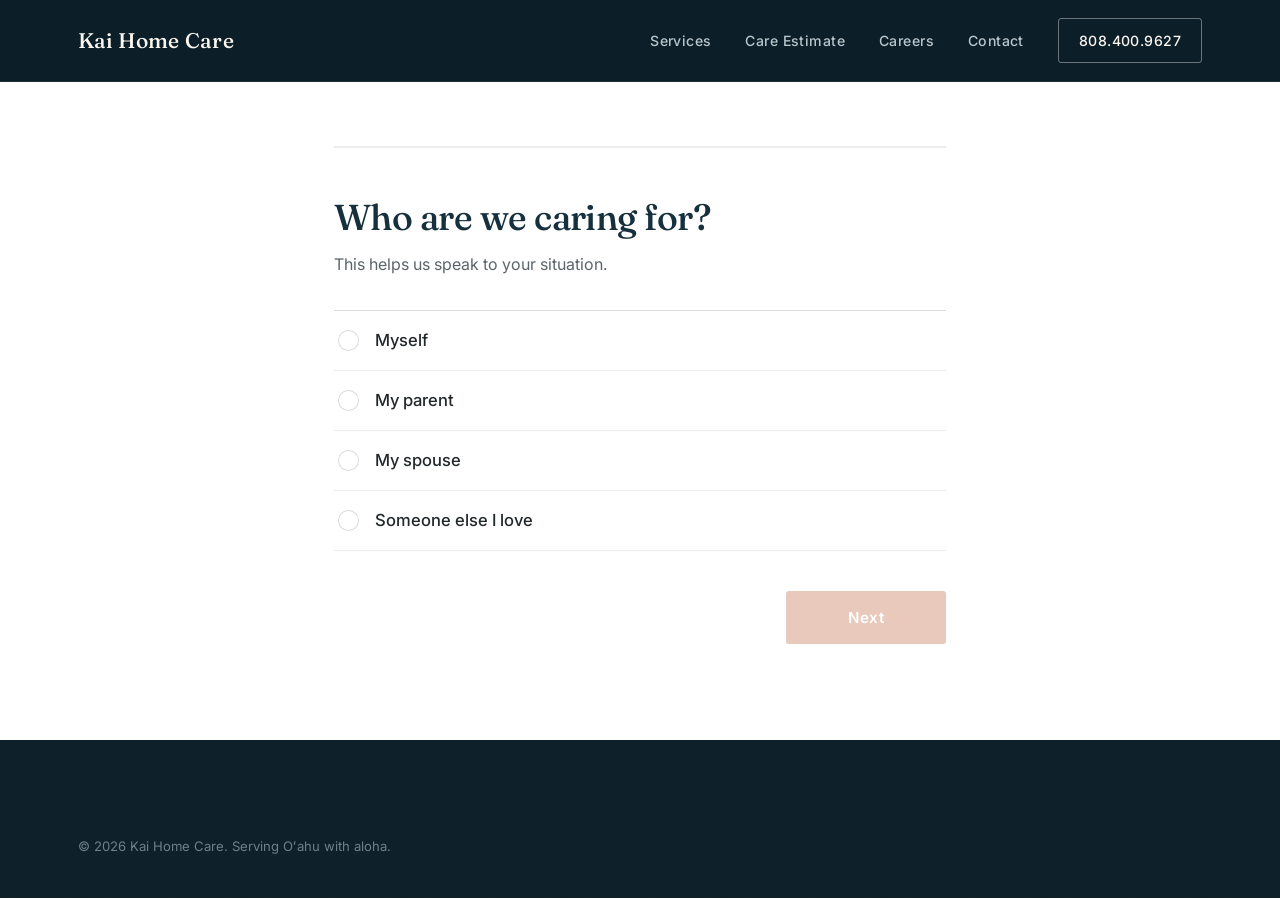
==== commit 14de2651: "Create care-estimate.html" ====
--- a/care-estimate.html
+++ b/care-estimate.html
@@ -216,8 +216,39 @@
 .doc-next .acts { display: flex; gap: 14px; flex-wrap: wrap; margin-top: 30px; }
 @media (max-width: 640px) { .doc-next { padding-left: 28px; padding-right: 28px; } }
 
-@media print {
-  .site-header, .site-footer, .acts { display: none !important; }
+/* ===== team intake: paste + checkpoint ===== */
+.intake-wrap { max-width: 780px; margin: 0 auto; padding: 56px 24px 96px; }
+.intake-wrap h2 { font-size: clamp(1.5rem,4vw,2.1rem); margin-bottom: 10px; }
+.intake-wrap .hint { color: var(--muted); margin-bottom: 26px; line-height: 1.7; }
+.intake-badge { font-size:.62rem; letter-spacing:.2em; text-transform:uppercase; color:var(--seaglass-deep); font-weight:600; margin-bottom:14px; }
+#pasteBox { width:100%; min-height:130px; padding:14px 16px; font-family:ui-monospace,SFMono-Regular,Menlo,monospace; font-size:.8rem; line-height:1.5; border:1px solid var(--line); border-radius:var(--radius); background:var(--white); resize:vertical; }
+#pasteBox:focus { outline:none; border-color:var(--seaglass-deep); box-shadow:0 0 0 3px rgba(110,156,146,.18); }
+.intake-actions { display:flex; gap:14px; align-items:center; margin-top:18px; flex-wrap:wrap; }
+.parse-err { color:var(--coral-dark); font-size:.9rem; margin-top:12px; display:none; }
+.parse-err.show { display:block; }
+
+/* checkpoint */
+.cp-flag { padding:16px 20px; border-left:3px solid var(--coral); background:var(--sand-light); margin-bottom:12px; font-size:.94rem; line-height:1.65; }
+.cp-flag.stop { border-left-color:#9B3A28; background:#F6EAE5; }
+.cp-flag b { color:var(--coral-dark); }
+.cp-flag.stop b { color:#9B3A28; }
+.cp-who { border-top:1px solid var(--line); border-bottom:1px solid var(--line); padding:18px 0; margin:22px 0 26px; display:grid; grid-template-columns:repeat(3,1fr); gap:18px; }
+@media (max-width:640px){ .cp-who { grid-template-columns:1fr 1fr; } }
+.cp-who .k { font-size:.6rem; text-transform:uppercase; letter-spacing:.16em; color:var(--muted); font-weight:600; }
+.cp-who .v { font-size:.98rem; color:var(--ocean); font-weight:600; margin-top:3px; }
+.cp-grid { display:grid; grid-template-columns:1fr 1fr; gap:26px; }
+@media (max-width:640px){ .cp-grid { grid-template-columns:1fr; gap:18px; } }
+.cp-f label { display:block; font-weight:600; font-size:.78rem; letter-spacing:.04em; color:var(--ocean); margin-bottom:7px; }
+.cp-f label em { font-weight:400; font-style:normal; color:var(--muted); }
+.cp-f input, .cp-f select, .cp-f textarea { width:100%; padding:13px 14px; font-size:1rem; font-family:inherit; border:1px solid var(--line); border-radius:var(--radius); background:var(--white); }
+.cp-f input:focus, .cp-f select:focus, .cp-f textarea:focus { outline:none; border-color:var(--seaglass-deep); box-shadow:0 0 0 3px rgba(110,156,146,.18); }
+.cp-f.changed input, .cp-f.changed select { border-color:var(--coral); background:#FFF9F5; }
+.cp-money { background:var(--ocean); color:var(--sand); padding:26px 30px; margin:28px 0 8px; display:flex; gap:30px; align-items:baseline; flex-wrap:wrap; }
+.cp-money .m { font-family:'Fraunces',serif; font-size:2.1rem; color:var(--paper); line-height:1; }
+.cp-money .l { font-size:.6rem; text-transform:uppercase; letter-spacing:.18em; color:var(--seaglass); font-weight:600; margin-bottom:6px; }
+.cp-money .r { margin-left:auto; text-align:right; }
+.cp-note { font-size:.84rem; color:var(--muted); margin-top:14px; line-height:1.65; }
+
   body { background: #fff; }
   .plan-wrap { padding: 0; max-width: none; }
   .plan-doc { box-shadow: none; }
@@ -250,6 +281,7 @@
   <input type="text" name="hardParts"><input type="text" name="helpTypes"><input type="text" name="risks">
   <input type="text" name="timeline"><input type="text" name="recommendedTier"><input type="text" name="recommendedHours">
   <input type="text" name="estimatedCost">
+  <input type="text" name="apptRequested"><input type="text" name="channel">
 </form>
 
 <div class="calc-wrap" id="calcWrap">
@@ -357,7 +389,14 @@
         <button class="pill" data-value="evening">Evening</button>
       </div>
     </div>
-    <p class="privacy">We'll never share your information. A Kai care coordinator will reach out personally.</p>
+    <div class="field">
+      <label>Want us to set up your free in-home nurse evaluation?</label>
+      <div class="pill-row" id="apptreq">
+        <button class="pill" data-value="yes">Yes, let's set it up</button>
+        <button class="pill" data-value="not yet">Not yet</button>
+      </div>
+    </div>
+    <p class="privacy" id="privacyLine">We'll never share your information. A Kai care coordinator will reach out personally.</p>
     <div class="step-nav"><button class="back-link">← Back</button><button class="btn btn-primary btn-next" id="submitBtn" disabled>Show my care plan</button></div>
   </section>
 </div>
@@ -378,6 +417,69 @@
   </div>
 </div>
 
+<div class="intake-wrap" id="intakeWrap" style="display:none;">
+  <p class="intake-badge">Internal · intake to proposal</p>
+  <h2>Paste the intake row</h2>
+  <p class="hint">In the Google Sheet, click the row number to select the whole row, copy, and paste below. Header row optional. We'll build the proposal from it.</p>
+  <textarea id="pasteBox" placeholder="Paste the row from the intake sheet…" spellcheck="false"></textarea>
+  <div class="intake-actions">
+    <button class="btn btn-primary" id="parseBtn">Read the row</button>
+    <button class="sched-skip" id="manualBtn">Or build one by hand</button>
+  </div>
+  <p class="parse-err" id="parseErr"></p>
+</div>
+
+<div class="intake-wrap" id="cpWrap" style="display:none;">
+  <p class="intake-badge">Internal · checkpoint</p>
+  <h2>Check this before it goes out</h2>
+  <p class="hint">Everything below is computed from the intake. Adjust anything, then build the proposal.</p>
+
+  <div id="cpFlags"></div>
+
+  <div class="cp-who" id="cpWho"></div>
+
+  <div class="cp-grid">
+    <div class="cp-f" id="wrapHours">
+      <label>Weekly hours <em>(from time blocks)</em></label>
+      <input type="number" id="cpHours" min="0" step="4">
+    </div>
+    <div class="cp-f" id="wrapTier">
+      <label>Care level</label>
+      <select id="cpTier">
+        <option value="homemaker">Homemaker</option>
+        <option value="personal">Personal Care</option>
+        <option value="blended">Blended</option>
+      </select>
+    </div>
+    <div class="cp-f" id="wrapPeople">
+      <label>People receiving care</label>
+      <select id="cpPeople"><option value="one">One person</option><option value="two">Two people (+$7/hr)</option></select>
+    </div>
+    <div class="cp-f" id="wrapRate">
+      <label>Hourly rate <em>(auto from tier + hours)</em></label>
+      <input type="number" id="cpRate" min="0" step="1">
+    </div>
+  </div>
+
+  <div class="cp-money">
+    <div><div class="l">Weekly</div><div class="m" id="cpWk">—</div></div>
+    <div><div class="l">Monthly</div><div class="m" id="cpMo">—</div></div>
+    <div class="r"><div class="l">Schedule</div><div class="m" id="cpSched" style="font-size:1.1rem;">—</div></div>
+  </div>
+
+  <div class="cp-f" id="wrapReason" style="margin-top:22px; display:none;">
+    <label>Why the change? <em>(copy into your intake notes)</em></label>
+    <textarea id="cpReason" rows="2" placeholder="e.g. supervisor-approved rate, family adjusting schedule"></textarea>
+  </div>
+
+  <p class="cp-note" id="cpNote"></p>
+
+  <div class="intake-actions" style="margin-top:26px;">
+    <button class="btn btn-primary" id="cpBuild">Build the proposal</button>
+    <button class="sched-skip" id="cpBack">Back to paste</button>
+  </div>
+</div>
+
 <div class="plan-wrap" id="planWrap" style="display:none;">
   <div class="plan-doc">
 
@@ -428,6 +530,13 @@
       <p>Caring for family while holding down everything else is a second job, and most of Hawaiʻi's caregiving happens quietly inside multi-generational homes. Respite care isn't a luxury or an admission of anything. It's how families keep going. When our caregiver is in the home, you are off duty, fully.</p>
     </div>
 
+    <div class="doc-sec" id="considerSec" style="display:none;">
+      <p class="eyebrow">Worth considering</p>
+      <h3 id="considerHead">Where a little more coverage goes far</h3>
+      <ul class="visit-list" id="considerList"></ul>
+      <p class="table-fine">Nothing here is required. These are patterns we see in families like yours, worth a conversation with the nurse.</p>
+    </div>
+
     <div class="doc-sec">
       <p class="eyebrow">The numbers</p>
       <h3>What this costs, honestly</h3>
@@ -512,7 +621,7 @@
         <a href="tel:8084009627" class="btn btn-primary">Call 808.400.9627</a>
         <a href="tel:8084009627" class="btn btn-light" id="ctaCallback">Have us call you</a>
       </div>
-      <p id="ctaPrint" style="margin-top:18px; font-size:0.85rem;"><a href="#" onclick="window.print();return false;" style="color:#9DB4BC;">Print this plan to keep or compare</a></p>
+      <p id="ctaPrint" style="margin-top:18px; font-size:0.85rem;"><a href="#" id="pdfLink" style="color:#9DB4BC;">Save this plan as a PDF to keep or compare</a></p>
     </div>
 
     <div class="doc-legal">
@@ -546,7 +655,15 @@
     return base + (people === 'two' ? TWO_PERSON_ADD : 0);
   }
 
-  const answers = { whoFor:'', dailyLevel:'', hardParts:[], helpTypes:[], risks:[], timeline:'', people:'', bestTime:'' };
+  const answers = { whoFor:'', dailyLevel:'', hardParts:[], helpTypes:[], risks:[], timeline:'', people:'', bestTime:'', appt:'' };
+  const TEAM = new URLSearchParams(location.search).get('team') === '1';
+  if(TEAM){
+    const badge = document.createElement('div');
+    badge.textContent = 'Internal · coordinator mode';
+    badge.style.cssText = 'font-size:.7rem;letter-spacing:.14em;text-transform:uppercase;color:var(--seaglass-deep);font-weight:600;margin:-30px 0 26px;';
+    document.querySelector('.progress-track').after(badge);
+    const pl = document.getElementById('privacyLine'); if(pl) pl.style.display = 'none';
+  }
   const steps = Array.from(document.querySelectorAll('.step'));
   const progress = document.getElementById('progress');
   let current = 1;
@@ -626,6 +743,14 @@
     });
   });
 
+  document.querySelectorAll('#apptreq .pill').forEach(p => {
+    p.addEventListener('click', () => {
+      document.querySelectorAll('#apptreq .pill').forEach(x => x.classList.remove('selected'));
+      p.classList.add('selected');
+      answers.appt = p.dataset.value;
+    });
+  });
+
   const nameEl = document.getElementById('f-name'), phoneEl = document.getElementById('f-phone'), emailEl = document.getElementById('f-email');
   const submitBtn = document.getElementById('submitBtn');
   [nameEl, phoneEl, emailEl].forEach(el => el.addEventListener('input', validateContact));
@@ -774,7 +899,9 @@
       hardParts: answers.hardParts.join(', '), helpTypes: answers.helpTypes.join(', '),
       risks: answers.risks.join(', '), timeline: answers.timeline, people: answers.people,
       recommendedTier: s.tier, recommendedHours: s.lo + '-' + s.hi + ' hrs/week',
-      estimatedCost: '$' + wkLo + '-' + wkHi + '/wk'
+      estimatedCost: '$' + wkLo + '-' + wkHi + '/wk',
+      apptRequested: answers.appt || 'not asked',
+      channel: TEAM ? 'coordinator' : 'web'
     };
     try {
       await fetch('/', { method:'POST', headers:{'Content-Type':'application/x-www-form-urlencoded'}, body: new URLSearchParams(payload).toString() });
@@ -790,7 +917,7 @@
     window.scrollTo({top:0});
   });
 
-  function goToPlan(useChosen){
+  function goToPlan(useChosen, ovr){
     const s = planData.s;
     let lo, hi, days, perVisit, custom = false, chosenMap = null;
     if(useChosen){
@@ -803,17 +930,310 @@
     } else {
       lo = s.lo; hi = s.hi; days = s.days; perVisit = s.perVisit;
     }
-    const rateLo = rateFor(s.tierKey, lo, answers.people);
-    const rateHi = rateFor(s.tierKey, hi, answers.people);
+    if(ovr){
+      if(typeof ovr.hours === 'number'){ lo = hi = ovr.hours; custom = true; }
+      if(ovr.chosenMap){ chosenMap = ovr.chosenMap; }
+      if(typeof ovr.days === 'number'){ days = ovr.days; }
+      perVisit = days ? Math.round(lo / days) : perVisit;
+    }
+    const tk = (ovr && ovr.tierKey) || s.tierKey;
+    const ppl = (ovr && ovr.people) || answers.people;
+    let rateLo = rateFor(tk, lo, ppl);
+    let rateHi = rateFor(tk, hi, ppl);
+    if(ovr && typeof ovr.rate === 'number'){ rateLo = rateHi = ovr.rate; }
     const wkLo = Math.round(lo * rateLo / 5) * 5, wkHi = Math.round(hi * rateHi / 5) * 5;
     const moLo = Math.round(wkLo * 4.33 / 50) * 50, moHi = Math.round(wkHi * 4.33 / 50) * 50;
-    const rate = custom ? rateLo : rateLo; // display rate: the tier they start in
-    const view = Object.assign({}, s, { lo, hi, days, perVisit, custom, chosenMap, belowSuggested: custom && lo < s.lo, rateLo, rateHi, people: answers.people });
+    const rate = rateLo;
+    const base = (ovr && ovr.tierKey) ? Object.assign({}, s, TIERS[ovr.tierKey]) : s;
+    const view = Object.assign({}, base, { lo, hi, days, perVisit, custom, chosenMap, belowSuggested: custom && lo < s.lo && !ovr, rateLo, rateHi, people: ppl });
     buildPlan(view, rate, wkLo, wkHi, moLo, moHi);
     document.getElementById('schedWrap').style.display = 'none';
+    const cw = document.getElementById('cpWrap'); if(cw) cw.style.display = 'none';
     document.getElementById('planWrap').style.display = 'block';
     window.scrollTo({top:0});
   }
+
+  const TIERS = {
+    homemaker: { tier:'Homemaker', tierKey:'homemaker', tierSub:'Home and companionship' },
+    personal:  { tier:'Personal Care', tierKey:'personal', tierSub:'Hands-on daily care' },
+    blended:   { tier:'Blended', tierKey:'blended', tierSub:'Personal care + homemaker' }
+  };
+
+  /* ============ TEAM INTAKE: sheet row -> checkpoint -> proposal ============ */
+  const INTAKE = new URLSearchParams(location.search).get('intake') === '1';
+
+  // canonical column order of the Kai intake sheet
+  const COLS = ['submissionId','submittedAt','callerName','relationship','phone','email','clientName','clientAge',
+    'address','city','zip','onOahu','decisionMaker','financialDecisionMaker','whatChanged','mainConcerns',
+    'successLooksLike','servicesRequested','idealVisit','skilledNursing','mobility','bearWeight','mechLift',
+    'twoPersonTransfer','safetyConcerns','desiredStart','desiredSchedule','rateDiscussed','rateAcceptable',
+    'paymentSource','readyToSchedule','assessmentDate','assessmentTime','whoWillAttend','notes',
+    'finalRecommendation','overrideNotes','recommendation','whoCalledWho',
+    'Monday','Tuesday','Wednesday','Thursday','Friday','Saturday','Sunday','teamNotes'];
+
+  const HEADER_HINTS = {
+    callerName:'caller name', relationship:'relationship', phone:'phone', email:'email',
+    clientName:'client name', clientAge:'client age', city:'city', onOahu:'live on oahu',
+    decisionMaker:'decision maker', mainConcerns:'main concerns', servicesRequested:'services requested',
+    skilledNursing:'skilled nursing', mobility:'mobility', bearWeight:'bear weight', mechLift:'mechanical lift',
+    twoPersonTransfer:'two-person', safetyConcerns:'safety concerns', desiredStart:'desired start',
+    desiredSchedule:'desired schedule', rateAcceptable:'rate acceptable', paymentSource:'payment source',
+    readyToSchedule:'ready to schedule', assessmentDate:'assessment date', assessmentTime:'assessment time',
+    whoWillAttend:'who will attend', teamNotes:'notes for the sales', whatChanged:'what changed',
+    Monday:'monday', Tuesday:'tuesday', Wednesday:'wednesday', Thursday:'thursday',
+    Friday:'friday', Saturday:'saturday', Sunday:'sunday'
+  };
+
+  function parseRow(text){
+    const lines = text.replace(/\r/g,'').split('\n').filter(l => l.trim().length);
+    if(!lines.length) throw new Error('Nothing pasted.');
+    let headerCells = null, dataLine = lines[lines.length - 1];
+    if(lines.length > 1 && /submission id|caller name/i.test(lines[0])) headerCells = lines[0].split('\t');
+    const cells = dataLine.split('\t');
+    if(cells.length < 10) throw new Error('That does not look like a full sheet row. Select the whole row in Sheets (click the row number), copy, and paste again.');
+    const rec = {};
+    if(headerCells){
+      const lower = headerCells.map(h => h.toLowerCase());
+      Object.keys(HEADER_HINTS).forEach(k => {
+        const i = lower.findIndex(h => h.includes(HEADER_HINTS[k]));
+        if(i > -1) rec[k] = (cells[i] || '').trim();
+      });
+    }
+    COLS.forEach((k, i) => { if(rec[k] === undefined) rec[k] = (cells[i] || '').trim(); });
+    return rec;
+  }
+
+  const BLOCK_FROM_LABEL = { '8a - 12p':'morning', '12p - 4p':'midday', '4p - 8p':'evening', '8p - 8a':'night' };
+  const DAY_NAMES = ['Monday','Tuesday','Wednesday','Thursday','Friday','Saturday','Sunday'];
+
+  function mapRecord(rec){
+    const has = (str, needle) => (str || '').toLowerCase().includes(needle.toLowerCase());
+    const concerns = (rec.mainConcerns || '') + ', ' + (rec.safetyConcerns || '');
+    const svc = rec.servicesRequested || '';
+
+    // risks
+    const risks = [];
+    if(has(concerns,'fall')) risks.push('fall');
+    if(has(concerns,'memory') || has(concerns,'dementia')) risks.push('memory');
+    if(has(concerns,'wandering')) risks.push('wandering');
+    if(has(concerns,'hospital')) risks.push('hospital');
+
+    // help types
+    const help = [];
+    if(['bathing','grooming','dressing','toileting'].some(x => has(svc,x))) help.push('bathing');
+    if(['walking','transfer'].some(x => has(svc,x))) help.push('mobility');
+    if(has(svc,'medication')) help.push('medication');
+    if(['meal','housekeep','laundry','shopping'].some(x => has(svc,x))) help.push('meals-housekeeping');
+    if(has(svc,'companion') || has(svc,'dementia support')) help.push('companionship');
+    if(has(svc,'respite') || has(concerns,'burnout')) help.push('respite');
+
+    // schedule blocks
+    const chosenMap = {};
+    DAY_NAMES.forEach((d, di) => {
+      const raw = rec[d] || '';
+      Object.keys(BLOCK_FROM_LABEL).forEach(lbl => {
+        if(raw.includes(lbl)) chosenMap[di + '-' + BLOCK_FROM_LABEL[lbl]] = true;
+      });
+    });
+
+    // hard parts, partly from blocks
+    const hard = [];
+    if(Object.keys(chosenMap).some(k => k.endsWith('-morning'))) hard.push('mornings');
+    if(Object.keys(chosenMap).some(k => k.endsWith('-evening') || k.endsWith('-night'))) hard.push('evenings');
+    if(has(concerns,'meals') || has(svc,'meal')) hard.push('meals');
+    if(has(concerns,'loneliness')) hard.push('alone');
+    if(has(svc,'transportation') || has(concerns,'transportation')) hard.push('errands');
+
+    // level of need from mobility
+    const mob = (rec.mobility || '').toLowerCase();
+    const dailyLevel = mob.includes('bed') || mob.includes('chair') && !mob.includes('wheel') ? 'constant'
+      : mob.includes('wheelchair') ? 'most-tasks'
+      : mob.includes('walker') ? 'worry'
+      : 'independent';
+
+    // timeline
+    const ds = (rec.desiredStart || '').toLowerCase();
+    const timeline = /asap|few days/.test(ds) ? 'right away'
+      : /1 week/.test(ds) ? 'within 2 weeks'
+      : /2|4 week/.test(ds) ? 'within a month' : 'just researching';
+
+    // who for
+    const rel = (rec.relationship || '').toLowerCase();
+    const whoFor = /self|myself/.test(rel) ? 'myself'
+      : /spouse|husband|wife/.test(rel) ? 'my spouse'
+      : /daughter|son|child|mother|father|parent/.test(rel) ? 'my parent' : 'someone else';
+
+    // qualification flags per the intake manual
+    const flags = [];
+    if(/^no/i.test(rec.onOahu || '')) flags.push({stop:true, t:'Client is not on Oʻahu. We serve Oʻahu only. Close the call warmly and offer a referral if you have one. Do not send a proposal.'});
+    if(/^yes/i.test(rec.mechLift || '')) flags.push({stop:true, t:'Mechanical lift required. Not currently a fit. Flag for supervisor review before anything goes to the family.'});
+    if(/^yes/i.test(rec.twoPersonTransfer || '')) flags.push({stop:true, t:'Two-person transfer required. Not currently a fit. Flag for supervisor review.'});
+    if(/^(no|sometimes)/i.test(rec.bearWeight || '')) flags.push({stop:false, t:'Client cannot reliably bear weight. Continue, but flag for supervisor review.'});
+    if(rec.skilledNursing && !/understand/i.test(rec.skilledNursing)) flags.push({stop:false, t:'Non-medical scope was not confirmed on the call. Confirm before the proposal goes out.'});
+    if(/needs approval|^no|unsure/i.test(rec.rateAcceptable || '')) flags.push({stop:false, t:'Rate was not accepted outright. Never negotiate on the call. Check LTC or other reimbursement first, then escalate any pricing exception.'});
+    if(rec.decisionMaker && rec.callerName && !rec.decisionMaker.toLowerCase().includes((rec.callerName.split(' ')[0]||'zz').toLowerCase()))
+      flags.push({stop:false, t:'Caller may not be the decision maker (' + rec.decisionMaker + '). Book the assessment at a time the decision maker can attend.'});
+
+    return { risks, help, hard, chosenMap, dailyLevel, timeline, whoFor, flags };
+  }
+
+  // short URL param codes -> sheet field names (for the Fillout redirect path)
+  const PARAM_MAP = { cn:'callerName', rel:'relationship', ph:'phone', em:'email', cln:'clientName',
+    age:'clientAge', city:'city', zip:'zip', oahu:'onOahu', dm:'decisionMaker', con:'mainConcerns',
+    svc:'servicesRequested', sfc:'safetyConcerns', mob:'mobility', bw:'bearWeight', lift:'mechLift',
+    tpt:'twoPersonTransfer', start:'desiredStart', sched:'readyToSchedule', ad:'assessmentDate',
+    at:'assessmentTime', pay:'paymentSource', ra:'rateAcceptable', sn:'skilledNursing',
+    mon:'Monday', tue:'Tuesday', wed:'Wednesday', thu:'Thursday', fri:'Friday', sat:'Saturday', sun:'Sunday' };
+
+  const BLOCK_CODE = { m:'8a - 12p', d:'12p - 4p', e:'4p - 8p', n:'8p - 8a' };
+
+  function recordFromParams(qs){
+    const rec = {};
+    let any = false;
+    Object.keys(PARAM_MAP).forEach(code => {
+      let v = qs.get(code);
+      if(v === null) return;
+      any = true;
+      v = v.trim();
+      // day columns accept either short codes (n, m,e) or the full Fillout labels
+      if(/^(mon|tue|wed|thu|fri|sat|sun)$/.test(code) && v){
+        v = v.split(',').map(x => BLOCK_CODE[x.trim().toLowerCase()] || x.trim()).join(', ');
+      }
+      rec[PARAM_MAP[code]] = v;
+    });
+    COLS.forEach(k => { if(rec[k] === undefined) rec[k] = ''; });
+    return any ? rec : null;
+  }
+
+  function blockHours(map){
+    let h = 0; const days = new Set();
+    Object.keys(map).forEach(k => {
+      const [di, bid] = k.split('-');
+      h += (bid === 'night' ? 12 : 4);
+      days.add(di);
+    });
+    return { hours: h, days: days.size };
+  }
+
+  let CP = null; // { rec, mapped, base }
+
+  function showCheckpoint(rec){
+    const m = mapRecord(rec);
+    answers.whoFor = m.whoFor;
+    answers.dailyLevel = m.dailyLevel;
+    answers.hardParts = m.hard;
+    answers.helpTypes = m.help;
+    answers.risks = m.risks;
+    answers.timeline = m.timeline;
+    answers.people = 'one';
+    answers.bestTime = '';
+    answers.appt = /^yes/i.test(rec.readyToSchedule || '') ? 'yes' : '';
+    nameEl.value = rec.callerName || 'your family';
+    phoneEl.value = rec.phone || '';
+    emailEl.value = rec.email || '';
+
+    const s = score();
+    planData = { s };
+    const bh = blockHours(m.chosenMap);
+    CP = { rec, m, s, blockHours: bh.hours, blockDays: bh.days };
+
+    // flags
+    document.getElementById('cpFlags').innerHTML = m.flags.map(f =>
+      '<div class="cp-flag' + (f.stop ? ' stop' : '') + '"><b>' + (f.stop ? 'Stop.' : 'Heads up.') + '</b> ' + f.t + '</div>').join('');
+
+    // who
+    const who = [
+      ['Caller', (rec.callerName || '—') + (rec.relationship ? ' · ' + rec.relationship : '')],
+      ['Client', (rec.clientName || '—') + (rec.clientAge ? ', ' + rec.clientAge : '')],
+      ['Area', [rec.city, rec.zip].filter(Boolean).join(' ') || '—'],
+      ['Mobility', rec.mobility || '—'],
+      ['Start', rec.desiredStart || '—'],
+      ['Assessment', /^yes/i.test(rec.readyToSchedule||'') ? ('Booked ' + [rec.assessmentDate, rec.assessmentTime].filter(Boolean).join(' ')) : (rec.readyToSchedule || '—')]
+    ];
+    document.getElementById('cpWho').innerHTML = who.map(([k,v]) =>
+      '<div><div class="k">'+k+'</div><div class="v">'+v+'</div></div>').join('');
+
+    document.getElementById('cpHours').value = bh.hours || s.lo;
+    document.getElementById('cpTier').value = s.tierKey;
+    document.getElementById('cpPeople').value = 'one';
+    recalcCP(true);
+
+    document.getElementById('intakeWrap').style.display = 'none';
+    document.getElementById('cpWrap').style.display = 'block';
+    window.scrollTo({top:0});
+  }
+
+  function recalcCP(resetRate){
+    const hours = Math.max(0, parseInt(document.getElementById('cpHours').value || '0', 10));
+    const tierKey = document.getElementById('cpTier').value;
+    const people = document.getElementById('cpPeople').value;
+    const auto = rateFor(tierKey, hours, people);
+    const rateEl = document.getElementById('cpRate');
+    if(resetRate || !rateEl.value) rateEl.value = auto;
+    const rate = parseFloat(rateEl.value) || auto;
+    const wk = Math.round(hours * rate / 5) * 5;
+    const mo = Math.round(wk * 4.33 / 50) * 50;
+    document.getElementById('cpWk').textContent = '$' + wk.toLocaleString();
+    document.getElementById('cpMo').textContent = '$' + mo.toLocaleString();
+    const days = CP ? CP.blockDays : 0;
+    document.getElementById('cpSched').textContent = days ? days + (days===1?' day':' days') + ' · ' + hours + ' hrs' : hours + ' hrs';
+
+    const changedHours = CP && hours !== CP.blockHours;
+    const changedRate = Math.abs(rate - auto) > 0.01;
+    const changedTier = CP && tierKey !== CP.s.tierKey;
+    document.getElementById('wrapHours').classList.toggle('changed', !!changedHours);
+    document.getElementById('wrapRate').classList.toggle('changed', changedRate);
+    document.getElementById('wrapTier').classList.toggle('changed', !!changedTier);
+    document.getElementById('wrapReason').style.display = (changedRate || changedHours || changedTier) ? 'block' : 'none';
+
+    const notes = [];
+    if(CP && CP.blockHours && hours !== CP.blockHours) notes.push('Intake recorded ' + CP.blockHours + ' hrs from the time blocks.');
+    if(changedRate) notes.push('Rate is off the standard schedule (auto would be $' + auto + '/hr). Pricing exceptions need supervisor approval.');
+    if(hours && hours % 4 !== 0) notes.push('Hours are not a multiple of four. Care schedules in four-hour blocks.');
+    if(mo > 8500) notes.push('Over $8,500/mo, so the facility comparison section will not appear on the proposal.');
+    document.getElementById('cpNote').textContent = notes.join(' ');
+  }
+
+  if(INTAKE){
+    document.getElementById('calcWrap').style.display = 'none';
+    document.getElementById('intakeWrap').style.display = 'block';
+    ['cpHours','cpTier','cpPeople','cpRate'].forEach(id =>
+      document.getElementById(id).addEventListener('input', () => recalcCP(id === 'cpTier' || id === 'cpPeople')));
+    document.getElementById('parseBtn').addEventListener('click', () => {
+      const err = document.getElementById('parseErr');
+      try {
+        err.classList.remove('show');
+        showCheckpoint(parseRow(document.getElementById('pasteBox').value));
+      } catch(e){
+        err.textContent = e.message; err.classList.add('show');
+      }
+    });
+    document.getElementById('manualBtn').addEventListener('click', () => {
+      document.getElementById('intakeWrap').style.display = 'none';
+      document.getElementById('calcWrap').style.display = 'block';
+    });
+    document.getElementById('cpBack').addEventListener('click', () => {
+      document.getElementById('cpWrap').style.display = 'none';
+      document.getElementById('intakeWrap').style.display = 'block';
+    });
+    document.getElementById('cpBuild').addEventListener('click', () => {
+      const hours = Math.max(0, parseInt(document.getElementById('cpHours').value || '0', 10));
+      const tierKey = document.getElementById('cpTier').value;
+      const people = document.getElementById('cpPeople').value;
+      const rate = parseFloat(document.getElementById('cpRate').value) || rateFor(tierKey, hours, people);
+      answers.people = people;
+      let days = CP.blockDays;
+      let map = CP.m.chosenMap;
+      if(hours !== CP.blockHours){ map = null; days = 0; }
+      if(!days){ days = Math.min(7, Math.max(1, Math.round(hours / (hours % 8 === 0 ? 8 : 4)))); }
+      goToPlan(false, { hours, days, tierKey, people, rate, chosenMap: map });
+    });
+
+    // arriving from the Fillout redirect: answers ride in the URL, skip the paste screen
+    const fromUrl = recordFromParams(new URLSearchParams(location.search));
+    if(fromUrl) showCheckpoint(fromUrl);
+  }
+
 
   document.getElementById('schedBuild').addEventListener('click', () => {
     goToPlan(chosenHours().hours > 0);
@@ -838,7 +1258,7 @@
     const hoursLabel = s.custom ? s.lo + ' hrs/wk' : s.lo + '–' + s.hi + ' hrs/wk';
     document.getElementById('p-hours').textContent = hoursLabel;
     document.getElementById('p-days').textContent = s.custom
-      ? (s.days + (s.days === 1 ? ' day' : ' days') + ' · you chose these')
+      ? (s.days + (s.days === 1 ? ' day' : ' days') + (s.chosenMap ? ' · you chose these' : ' · ~' + s.perVisit + ' hrs a visit'))
       : (s.days + ' days · ~' + s.perVisit + ' hrs a visit');
     const costLabel = s.custom ? '$' + wkLo + '/wk' : '$' + wkLo + '–' + wkHi + '/wk';
     document.getElementById('p-cost').textContent = costLabel;
@@ -901,8 +1321,29 @@
       document.getElementById('respiteSec').style.display = 'block';
     }
 
+    // worth considering: up to two contextual suggestions built from their answers
+    const consider = [];
+    const nightChosen = s.custom && s.chosenMap && Object.keys(s.chosenMap).some(k => k.endsWith('-night'));
+    if((s.risks.includes('wandering') || answers.hardParts.includes('evenings')) && !nightChosen){
+      consider.push('Overnight presence. ' + (s.risks.includes('wandering')
+        ? 'Wandering risk concentrates at night, when the house is dark and quiet. Many families in this situation add 8pm\u20138am coverage a few nights a week, and sleep again.'
+        : 'When evenings and bedtime are the hard part, an overnight block a few nights a week often does more than adding daytime hours.'));
+    }
+    if(!answers.helpTypes.includes('respite') && answers.whoFor !== 'myself'){
+      consider.push('A standing break for you. Families who build one protected respite block into the week, a set afternoon that is always covered, stay healthier and keep caregiving sustainable. It\u2019s the hours families tell us they should have added sooner.');
+    }
+    if(s.tierKey === 'homemaker' && s.risks.length > 0){
+      consider.push('A periodic hands-on visit. With ' + (s.risks.includes('fall') ? 'a recent fall' : 'the risks you noted') + ' in the picture, some families add one Personal Care visit a week alongside homemaker support, so a trained aide has regular eyes on how things are really going.');
+    }
+    if(consider.length){
+      document.getElementById('considerSec').style.display = 'block';
+      document.getElementById('considerList').innerHTML = consider.slice(0,2).map(c => '<li>'+c+'</li>').join('');
+    }
+
     const schedRow = s.custom
-      ? s.days + (s.days===1?' day':' days') + ' × your blocks (' + s.lo + ' hrs)'
+      ? (s.chosenMap
+          ? s.days + (s.days===1?' day':' days') + ' × your blocks (' + s.lo + ' hrs)'
+          : s.days + ' visits × ~' + s.perVisit + ' hrs (' + s.lo + ' hrs)')
       : s.days + ' visits × ~' + s.perVisit + ' hrs';
     const wkCell = s.custom ? '$' + wkLo : '$' + wkLo + '–' + wkHi;
     const moCell = s.custom ? '$' + moLo.toLocaleString() : '$' + moLo.toLocaleString() + '–' + moHi.toLocaleString();
@@ -931,17 +1372,44 @@
       'right away': 'A licensed nurse sits in the home, sees the rooms, the routines, and the risks a questionnaire can\u2019t, and often can evaluate within days. The visit is free and carries no obligation.',
       'just researching': 'A licensed nurse sits in the home, sees the rooms, the routines, and the risks a questionnaire can\u2019t. The visit is free and carries no obligation, so it\u2019s a low-stakes way to know exactly where things stand.'
     };
-    document.getElementById('ctaLead').textContent = leadMap[t] ||
-      'A licensed nurse sits in the home, sees the rooms, the routines, and the risks a questionnaire can\u2019t. The visit is free and carries no obligation.';
-
-    document.getElementById('ctaWeight').textContent =
-      'Most families reach us in the middle of a crisis, from a hospital hallway or after a fall. The ones who call a little early get to make these decisions calmly, on their own terms. That\u2019s the better way to do this.';
-
-    document.getElementById('ctaHuman').textContent =
-      'When you call, you reach a Kai care coordinator here on O\u02BBahu. A real person who will know your family by name, not a call center and not a queue.';
+    if(answers.appt === 'yes'){
+      document.querySelector('.doc-next h3').textContent = 'Your free nurse evaluation is being set up.';
+      document.getElementById('ctaLead').textContent =
+        'You asked us to arrange your free in-home nurse evaluation, and we will. A Kai coordinator will call you' +
+        (answers.bestTime ? ' this ' + answers.bestTime : ' shortly') +
+        ' to pick a day and time that works for your family.';
+      document.getElementById('ctaWeight').textContent =
+        'The visit takes about an hour. Our nurse sees the home, the routines, and the risks a questionnaire can\u2019t, and turns this estimate into your actual plan. Nothing is signed and nothing is owed.';
+      document.getElementById('ctaHuman').textContent =
+        'If anything changes before we reach you, or you\u2019d rather talk now, call any time.';
+    } else {
+      document.getElementById('ctaLead').textContent = leadMap[t] ||
+        'A licensed nurse sits in the home, sees the rooms, the routines, and the risks a questionnaire can\u2019t. The visit is free and carries no obligation.';
+
+      document.getElementById('ctaWeight').textContent =
+        'Most families reach us in the middle of a crisis, from a hospital hallway or after a fall. The ones who call a little early get to make these decisions calmly, on their own terms. That\u2019s the better way to do this.';
+
+      document.getElementById('ctaHuman').textContent =
+        'When you call, you reach a Kai care coordinator here on O\u02BBahu. A real person who will know your family by name, not a call center and not a queue.';
+    }
 
     const cb = document.getElementById('ctaCallback');
-    cb.textContent = answers.bestTime ? 'Have us call you this ' + answers.bestTime : 'Request a call from us';
+    cb.textContent = answers.appt === 'yes'
+      ? 'We\u2019ll call you' + (answers.bestTime ? ' this ' + answers.bestTime : ' shortly')
+      : (answers.bestTime ? 'Have us call you this ' + answers.bestTime : 'Request a call from us');
+
+    // save as PDF: set a real filename, open print dialog, restore title
+    const pdfLink = document.getElementById('pdfLink');
+    if(pdfLink){
+      pdfLink.onclick = (e) => {
+        e.preventDefault();
+        const old = document.title;
+        const d = new Date().toISOString().slice(0,10);
+        document.title = 'KaiHomeCare-CarePlan-' + firstName.replace(/[^a-z0-9]/gi,'') + '-' + d;
+        window.print();
+        setTimeout(() => { document.title = old; }, 500);
+      };
+    }
   }
 })();
 </script>
